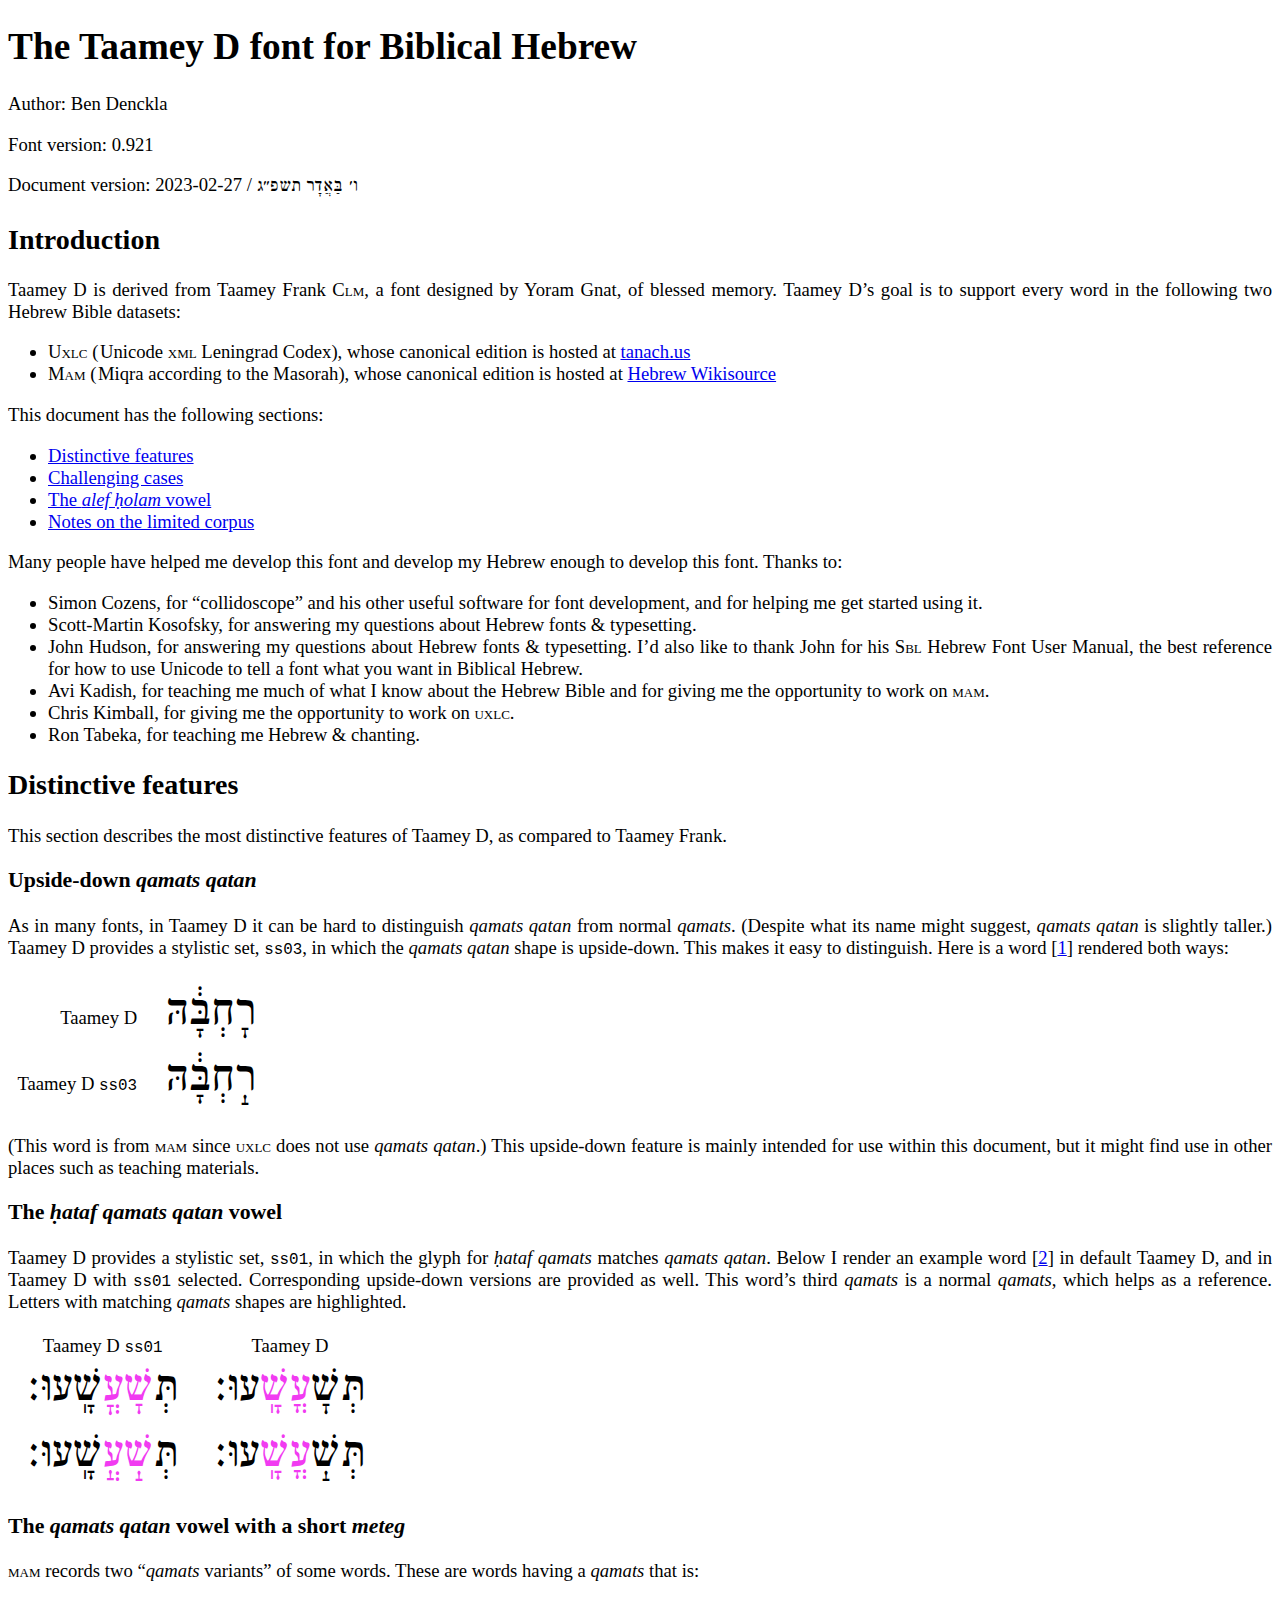
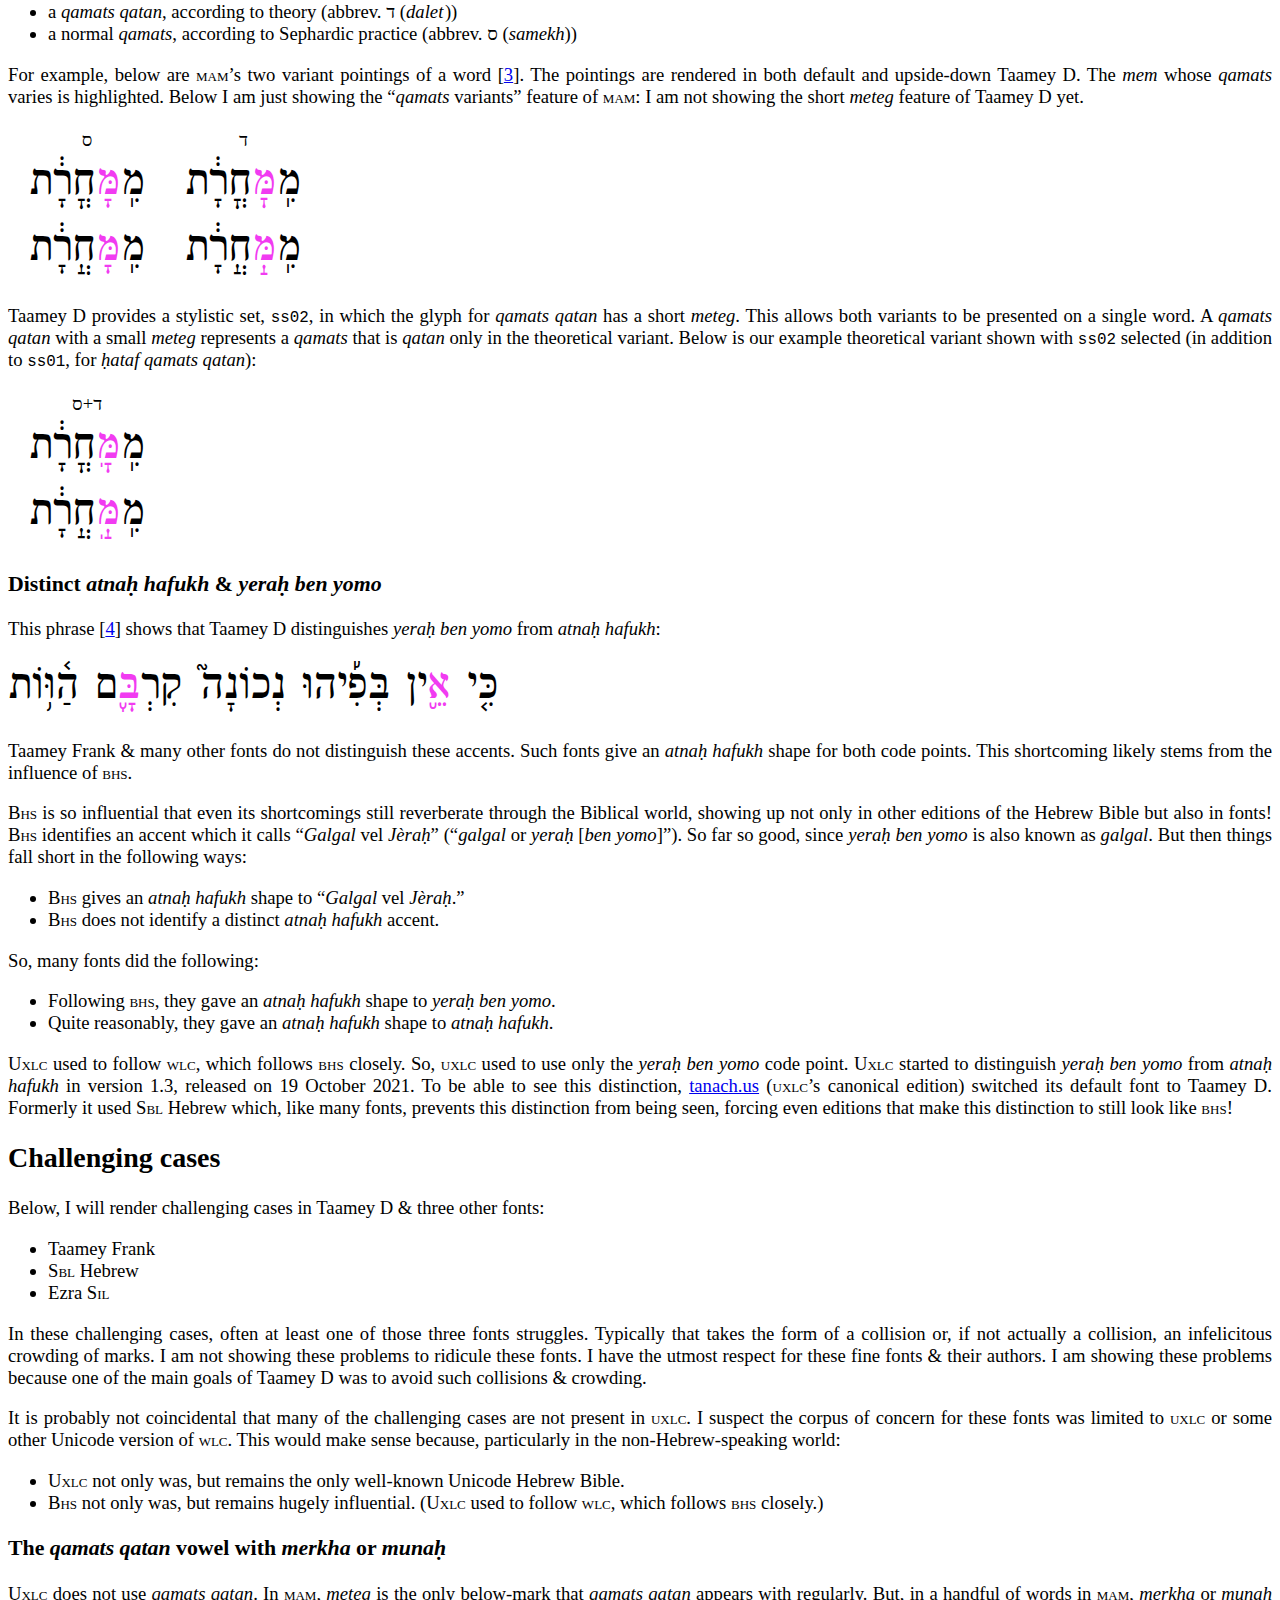
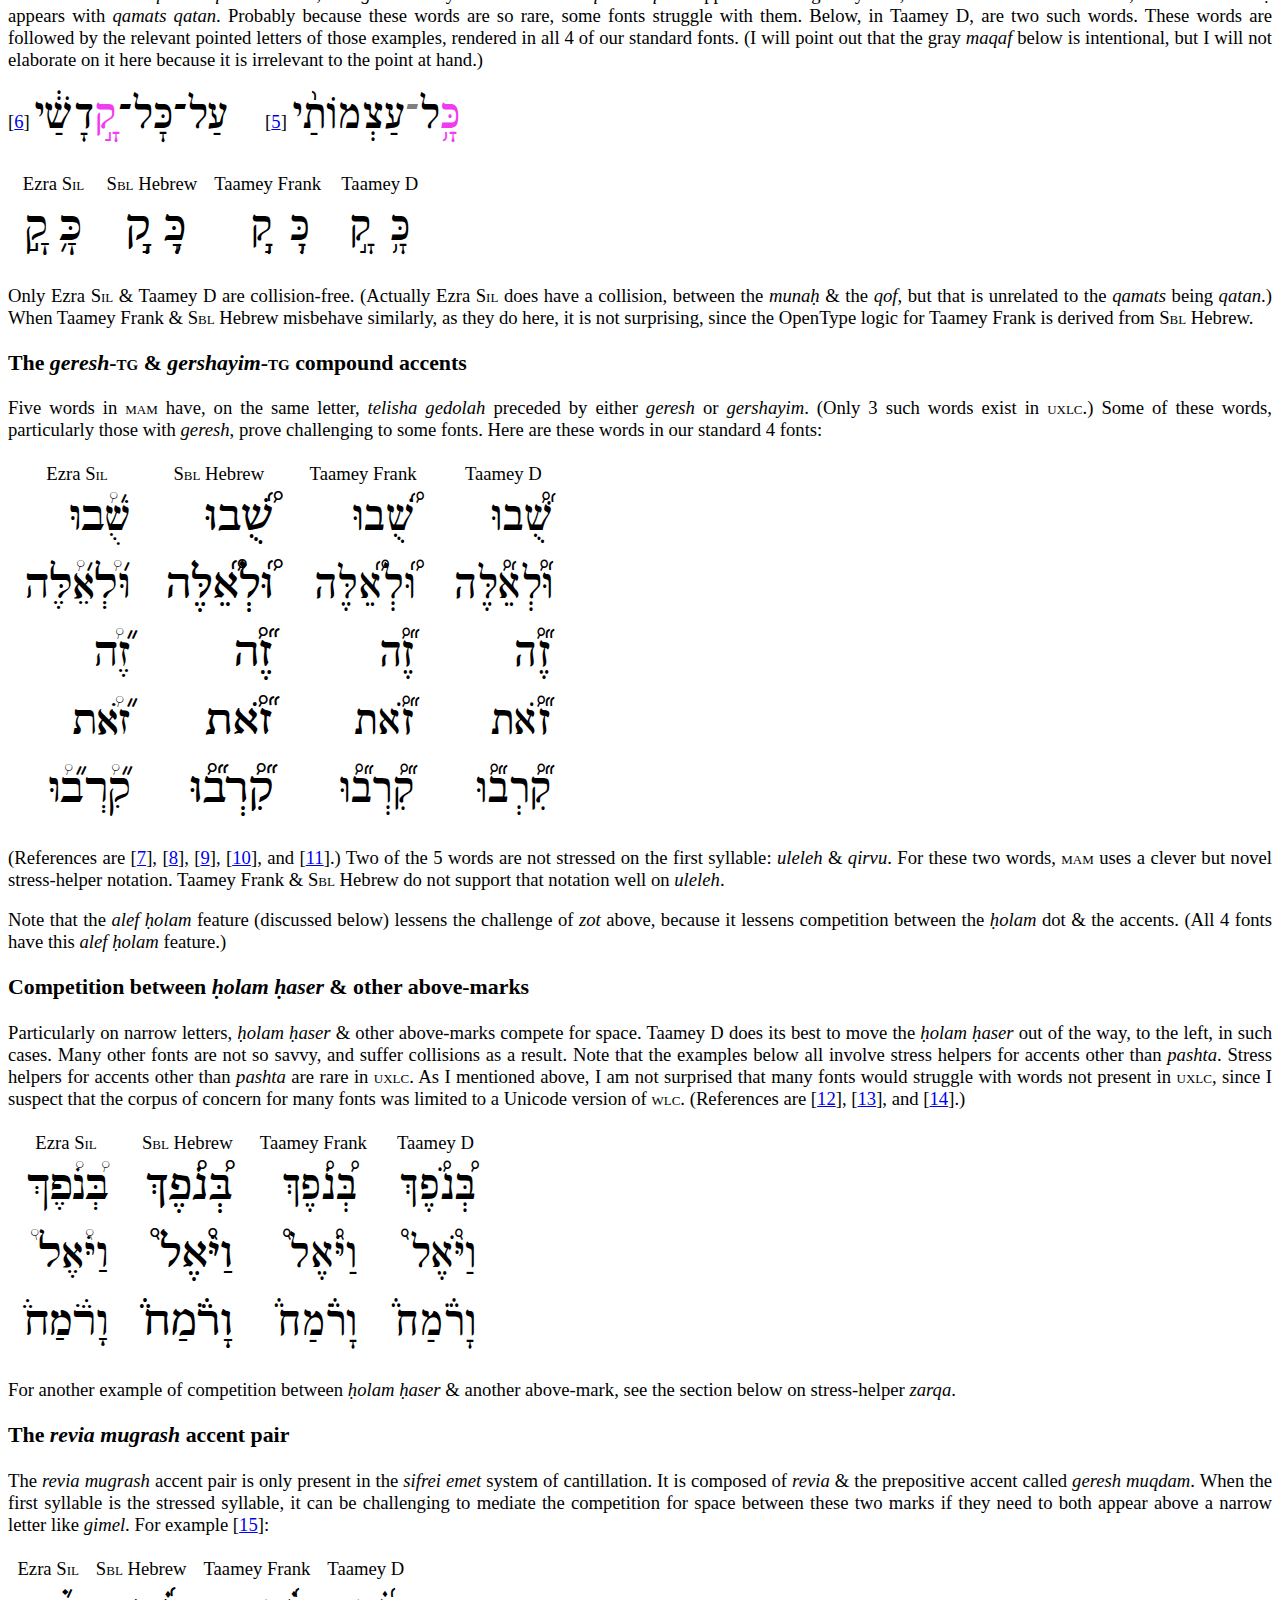
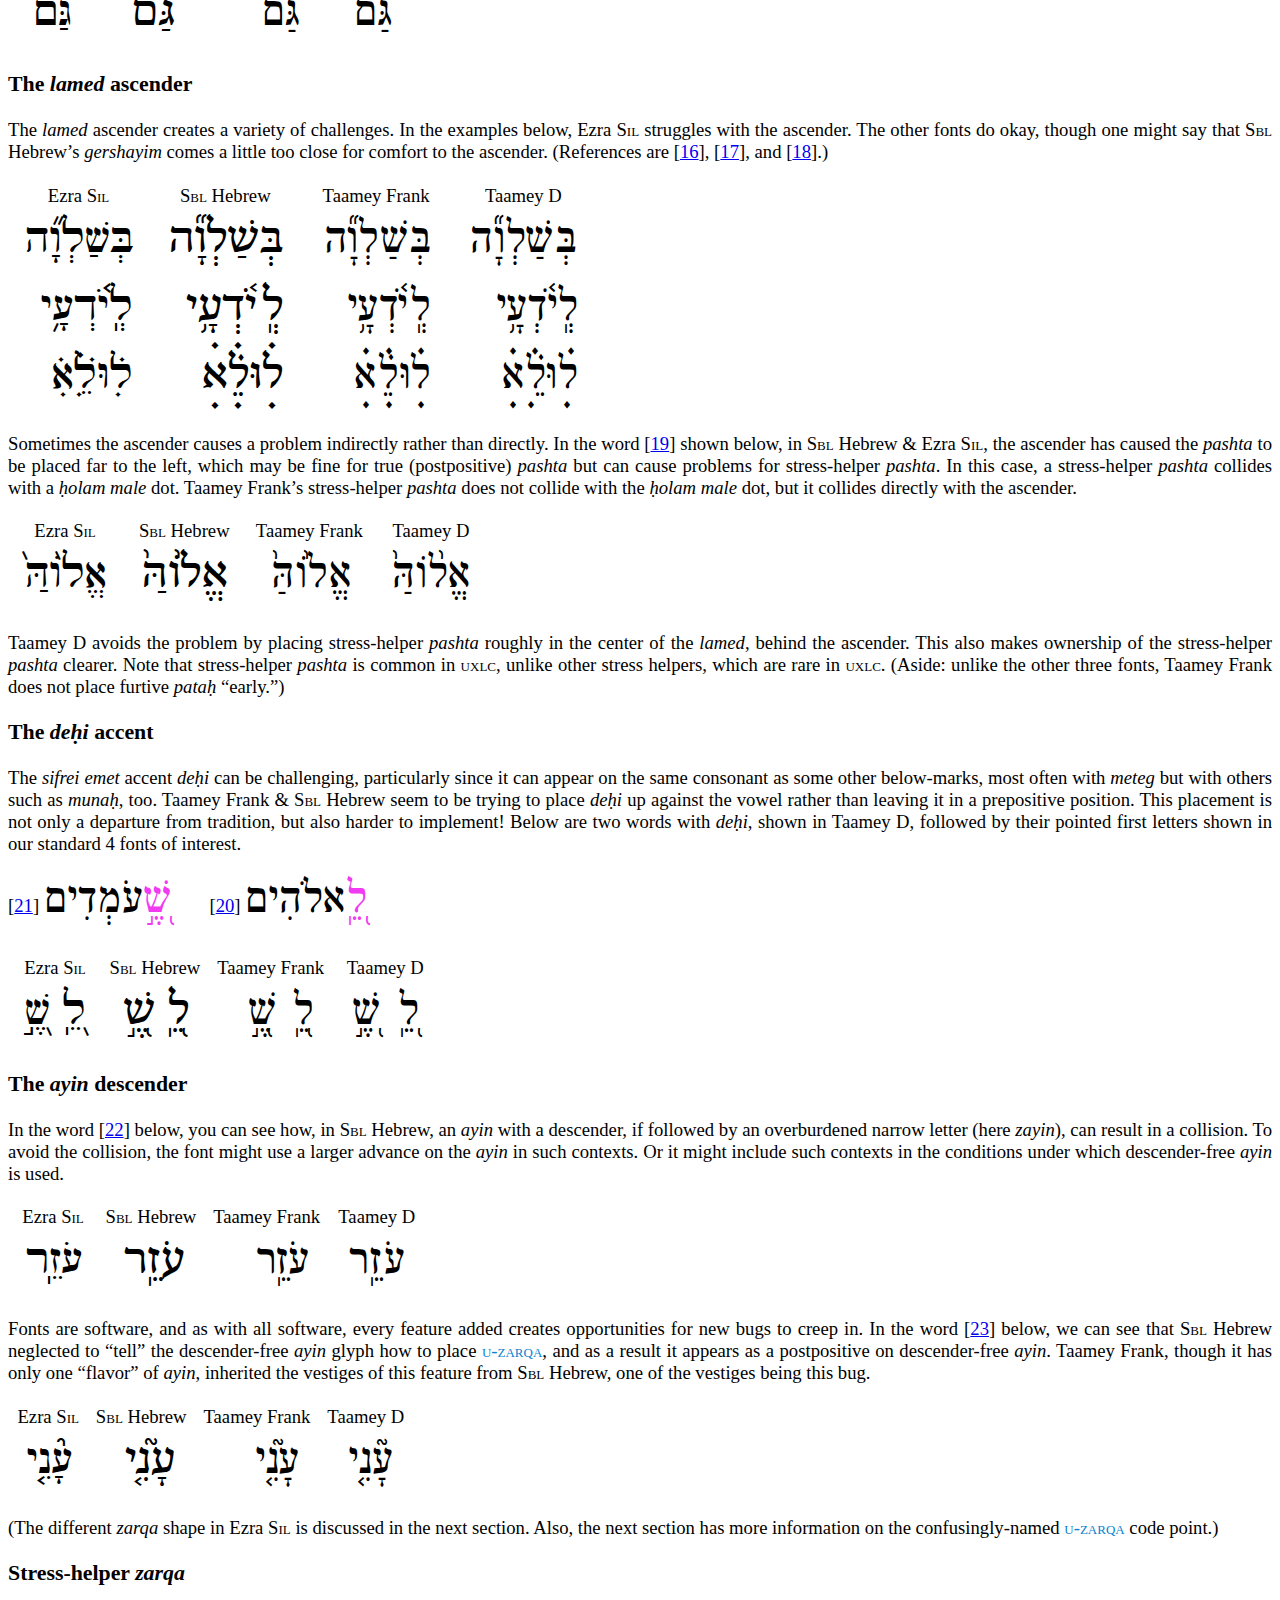
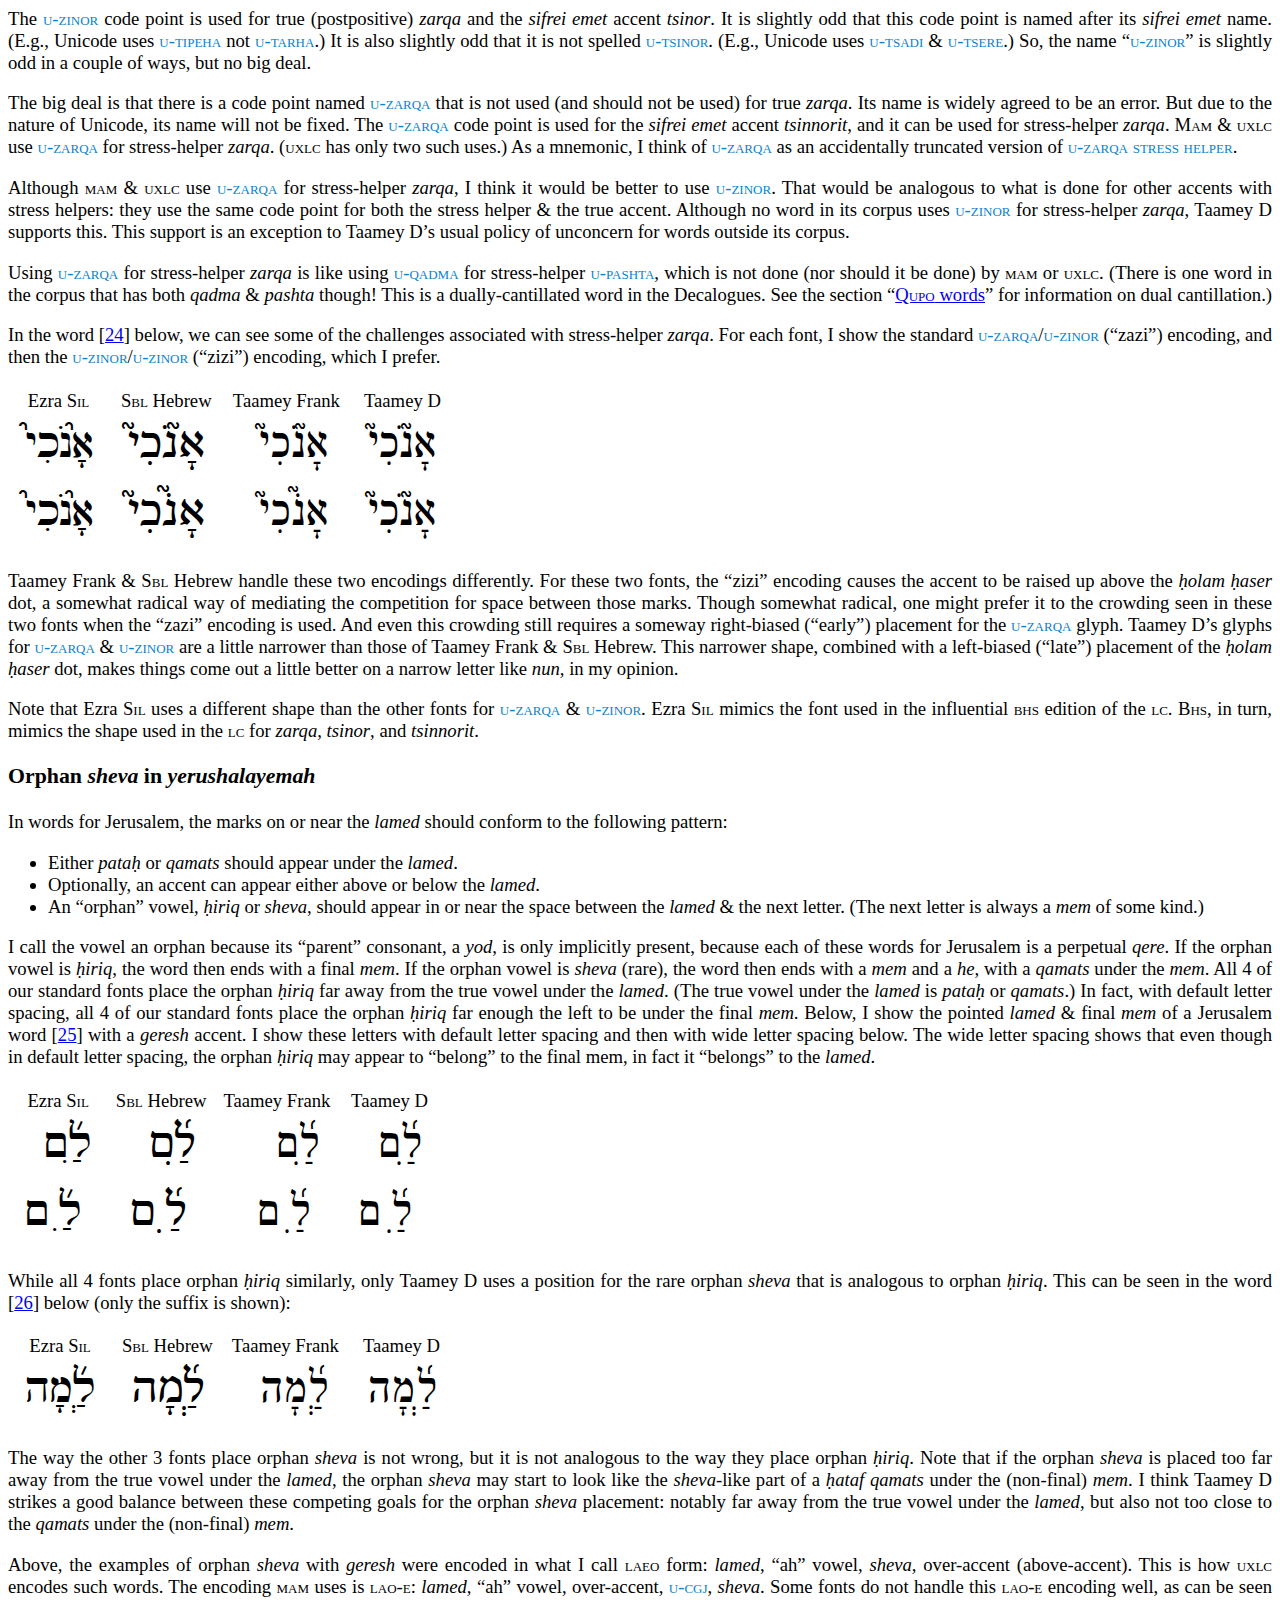
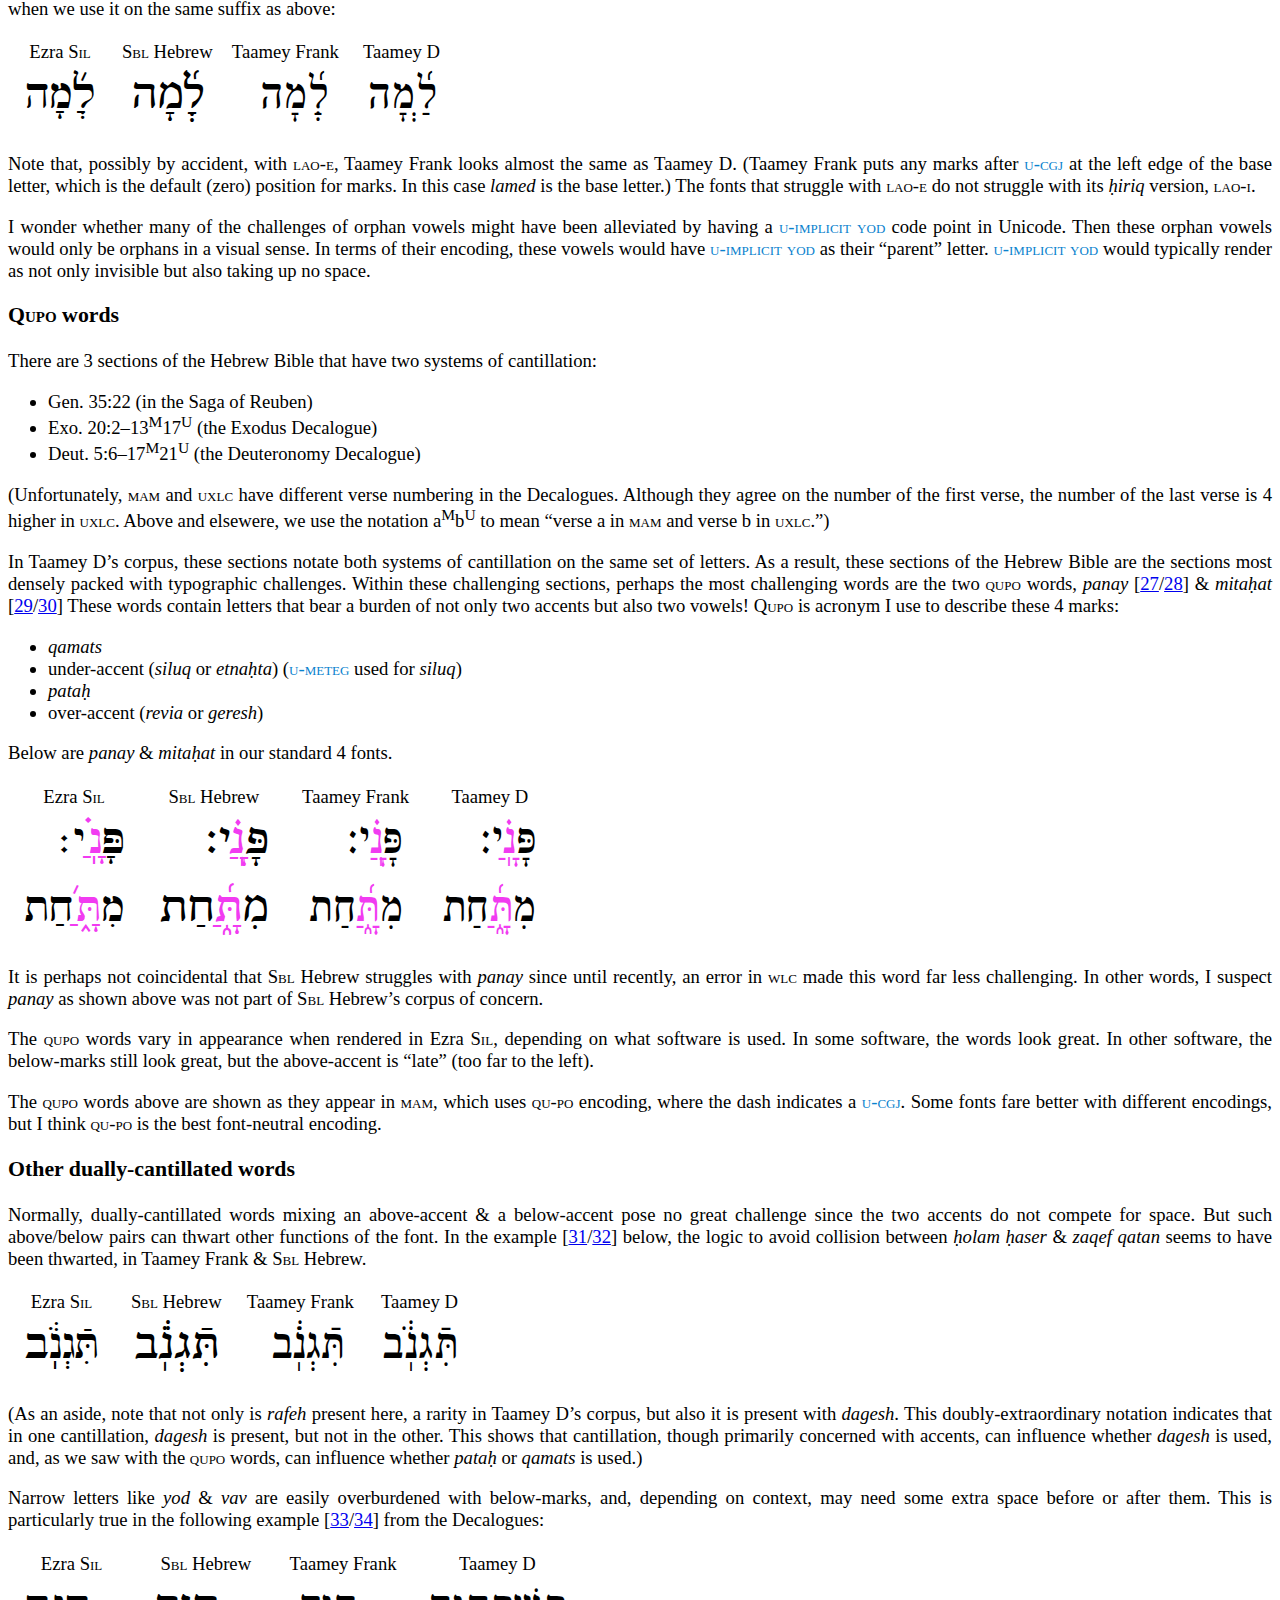
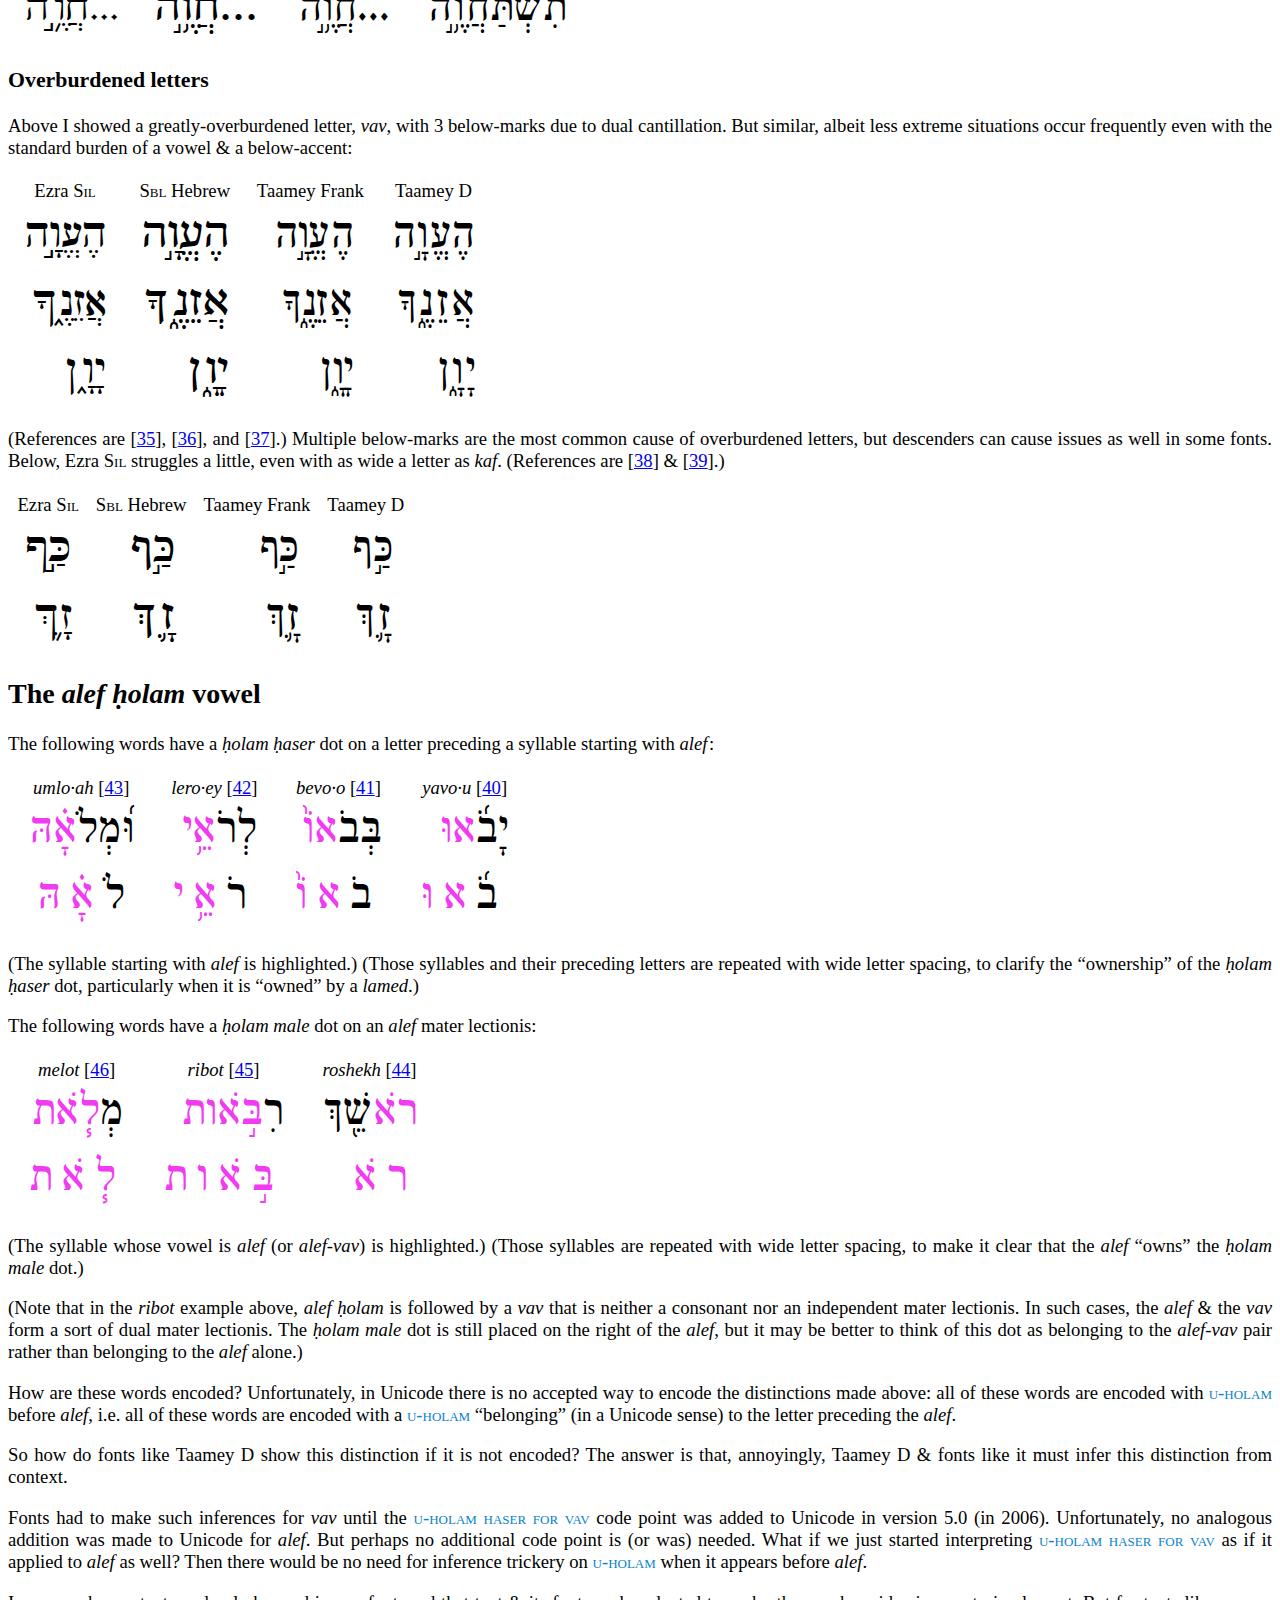
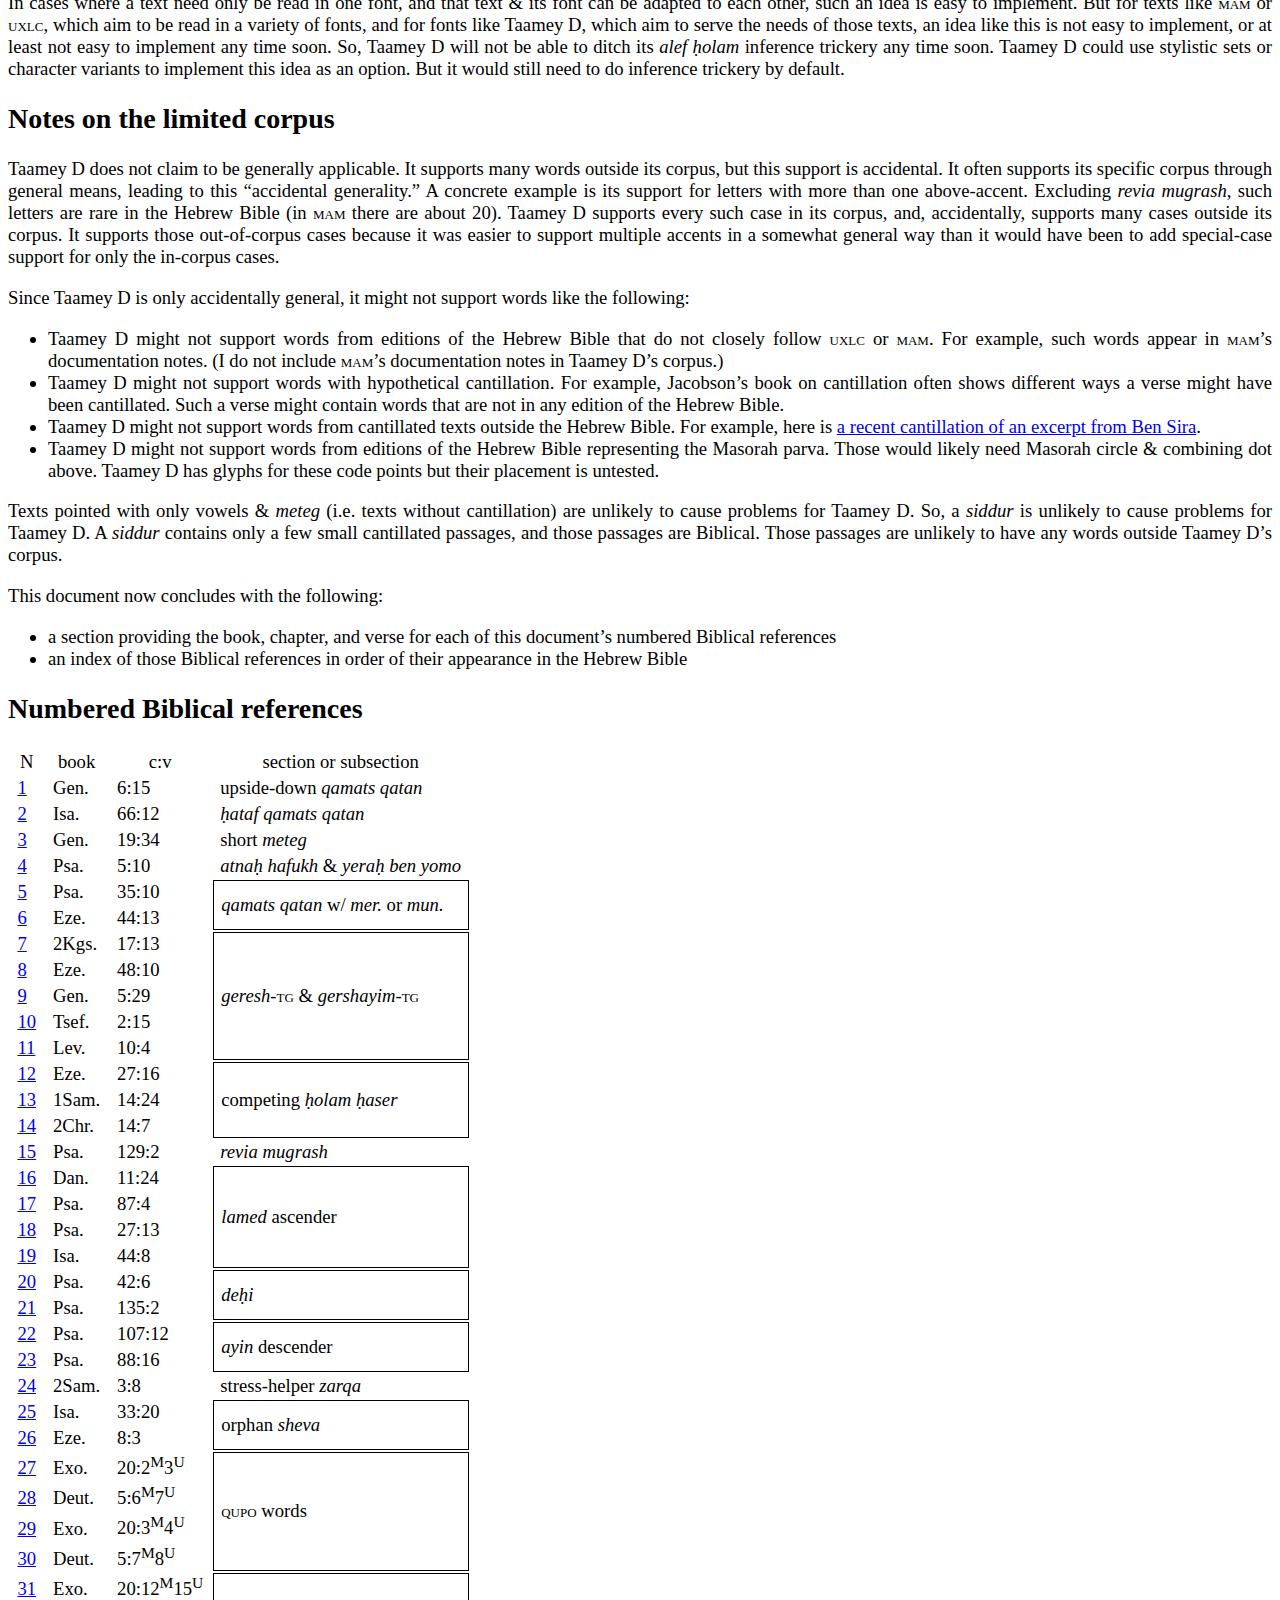
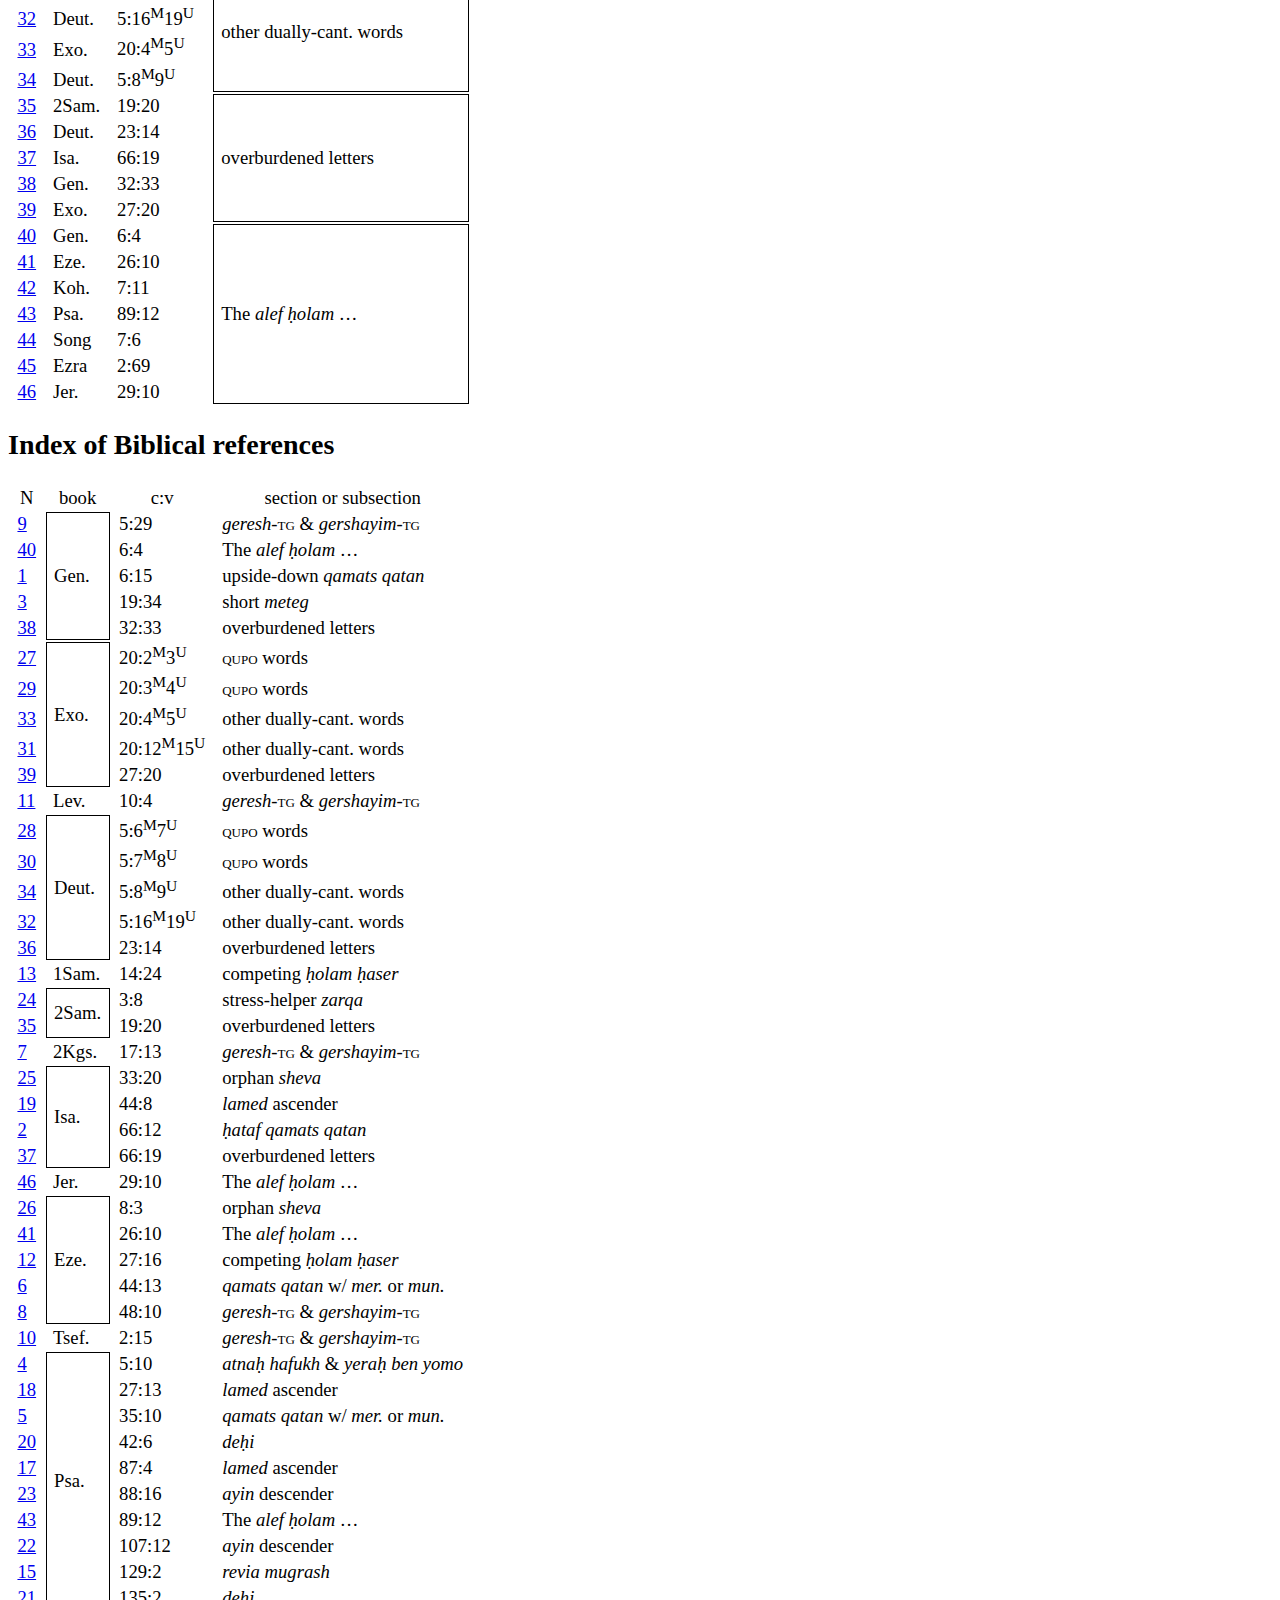
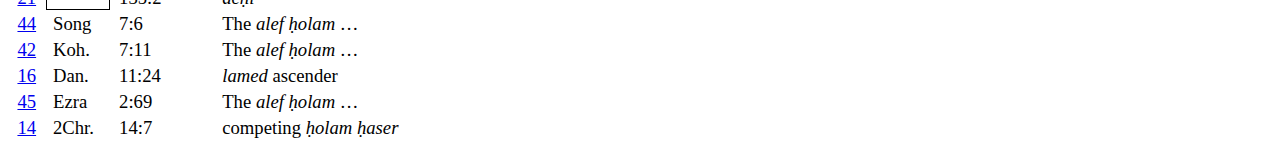
==== docs/index.html @ d8fbcf3e "rename to index.html" ====
<!-- Sample tidy command: tidy.exe -errors doc/Taamey_D.html -->
<!-- E.g.: "C:/Program Files/tidy 5.8.0/bin/tidy.exe" -errors doc/Taamey_D.html -->
<!-- Prefix the above command with & (ampersand) for PowerShell -->
<!-- quotes and apostrope (for copy/paste) “” ’s -->
<!doctype html>
<html lang="en">
<head>
    <meta charset="utf-8">
    <link rel="stylesheet" href="Taamey-doc-styles.css">
    <title>The Taamey D font for Biblical Hebrew</title>
</head>
<body>
<h1>The Taamey D font for Biblical Hebrew</h1>
<p>Author: Ben Denckla</p>
<p>Font version: 0.921</p>
<!-- Hebrew date below can be gotten from https://www.hebcal.com/converter -->
<p>Document version: 2023-02-27 / <span class="font-family-taamey-frank-clm-inline">ו׳ בַּאֲדָר תשפ״ג</span></p>

<h2>Introduction</h2>
<p>
    Taamey&nbsp;D is derived from Taamey Frank <span class="small-caps">Clm</span>,
    a font designed by Yoram Gnat, of blessed memory.
    Taamey&nbsp;D’s goal is to support every word
    in the following two Hebrew Bible datasets:</p>
        <ul>
            <li>
                <span class="small-caps">Uxlc</span>
                (<span class="hair-space-before">Unicode</span>
                <span class="small-caps">xml</span> Leningrad Codex), whose canonical edition is hosted at
                <a href="https://tanach.us">tanach.us</a></li>
            <li>
                <span class="small-caps">Mam</span>
                (<span class="hair-space-before">Miqra</span>
                according to the Masorah), whose canonical edition is hosted at
                <a href="https://he.wikisource.org/wiki/%D7%9E%D7%A9%D7%AA%D7%9E%D7%A9:Dovi/%D7%9E%D7%A7%D7%A8%D7%90_%D7%A2%D7%9C_%D7%A4%D7%99_%D7%94%D7%9E%D7%A1%D7%95%D7%A8%D7%94">Hebrew Wikisource</a></li>
        </ul>
<p>
This document has the following sections:
</p>
<ul>
<li><a href="#h2_distinctive_features">Distinctive features</a></li>
<li><a href="#h2_challenging_cases">Challenging cases</a></li>
<li><a href="#h2_alef_xolam">The <span class="romanized">alef ḥolam</span> vowel</a></li>
<li><a href="#h2_notes_on_the_limited_corpus">Notes on the limited corpus</a></li>
</ul>

<p>
    Many people have helped me develop this font and
    develop my Hebrew enough to develop this font.
    Thanks to:
</p>
<ul>
    <li>Simon Cozens,
        for “collidoscope” and his other useful software for font development,
        and for helping me get started using it.
    </li>
    <li>Scott-Martin Kosofsky,
        for answering my questions about Hebrew fonts &amp; typesetting.
    </li>
    <li>John Hudson,
        for answering my questions about Hebrew fonts &amp; typesetting.
        I’d also like to thank John
        for his <span class="small-caps">Sbl</span> Hebrew Font User Manual,
        the best reference for how to use Unicode
        to tell a font what you want in Biblical Hebrew.
    </li>
    <li>Avi Kadish,
        for teaching me much of what I know about the Hebrew Bible and
        for giving me the opportunity to work on <span class="small-caps">mam</span>.
    </li>
    <li>Chris Kimball,
        for giving me the opportunity to work on <span class="small-caps">uxlc</span>.
    </li>
    <li>Ron Tabeka,
        for teaching me Hebrew &amp; chanting.
    </li>
</ul>
<h2 id="h2_distinctive_features">Distinctive features</h2><p>
This section describes the most distinctive features of
        Taamey&nbsp;D, as compared to Taamey Frank.
</p>
<h3>Upside-down <span class="romanized">qamats qatan</span></h3><p>

    As in many fonts, in Taamey&nbsp;D
    it can be hard to distinguish <span class="romanized">qamats qatan</span> from normal <span class="romanized">qamats</span>.
    (Despite what its name might suggest, <span class="romanized">qamats qatan</span> is slightly taller.)
    Taamey&nbsp;D provides a stylistic set, <code>ss03</code>, in which the
    <span class="romanized">qamats qatan</span> shape is upside-down.
    This makes it easy to distinguish.
    Here is a word [<a href="#ref_1" id="callout_1" title="Gen. 6:15">1</a>]
    rendered both ways:

</p>
<table dir="rtl">
    <tr>
    <th></th>
    <th></th>
    </tr>
    <tr>
    <td class="font-family-taamey-d">רׇחְבָּ֔הּ</td>
    <td class="">Taamey&nbsp;D</td>
    </tr>
    <tr>
    <td class="font-family-taamey-d qamats_qatan_hafukh">רׇחְבָּ֔הּ</td>
    <td class="">Taamey&nbsp;D <code>ss03</code></td>
    </tr>
</table><p>

(This word is from <span class="small-caps">mam</span> since <span class="small-caps">uxlc</span> does not use <span class="romanized">qamats qatan</span>.)
This upside-down feature is mainly intended for use within
this document, but it might find use in other places such as teaching
materials.

</p>
<h3>The <span class="romanized">ḥataf qamats qatan</span> vowel</h3><p>
    Taamey&nbsp;D provides a stylistic set, <code>ss01</code>, in which the
    glyph for <span class="romanized">ḥataf qamats</span> matches <span class="romanized">qamats qatan</span>.
    Below I render an example word [<a href="#ref_2" id="callout_2" title="Isa. 66:12">2</a>]
    in default Taamey&nbsp;D, and
    in Taamey&nbsp;D with <code>ss01</code> selected.
    Corresponding upside-down versions are provided as well.
    This word’s third <span class="romanized">qamats</span> is a normal <span class="romanized">qamats</span>,
    which helps as a reference.
    Letters with matching <span class="romanized">qamats</span> shapes are highlighted.
</p>
<table dir="rtl">
    <tr>
    <th>Taamey&nbsp;D</th>
    <th>Taamey&nbsp;D <code>ss01</code></th>
    </tr>
    <tr class="font-family-taamey-d">
    <td class="">תְּשׇׁ<span class="attention">עֳשָֽׁ</span>עוּ׃</td>
    <td class=" xataf_qamats_qatan">תְּ<span class="attention">שׇׁעֳ</span>שָֽׁעוּ׃</td>
    </tr>
    <tr class="font-family-taamey-d">
    <td class=" qamats_qatan_hafukh">תְּשׇׁ<span class="attention">עֳשָֽׁ</span>עוּ׃</td>
    <td class=" xataf_qamats_qatan_hafukh">תְּ<span class="attention">שׇׁעֳ</span>שָֽׁעוּ׃</td>
    </tr>
</table>
<h3>The <span class="romanized">qamats qatan</span> vowel with a short <span class="romanized">meteg</span></h3>
<p><span class="small-caps">mam</span> records two “<span class="romanized">qamats</span> variants” of some words.
    <!-- italic-opening-double-quotation-mark “<span class="romanized">qamats</span> ...” -->
    These are words having a <span class="romanized">qamats</span> that is:
    <ul>
        <li>a <span class="romanized">qamats qatan</span>, according to theory
        (abbrev. ד (<span class="hair-space-after"><span class="romanized">dalet</span></span>))</li>
        <!-- italic-in-parens (<span class="romanized">dalet</span>) -->
        <li>a normal <span class="romanized">qamats</span>, according to Sephardic practice
        (abbrev. ס (<span class="romanized">samekh</span>))</li>
        <!-- italic-in-parens (<span class="romanized">samekh</span>) -->
    </ul>
    <p>
    For example, below are <span class="small-caps">mam</span>’s two variant pointings of a word [<a href="#ref_3" id="callout_3" title="Gen. 19:34">3</a>].
    The pointings are rendered in both default and upside-down Taamey&nbsp;D.
    The <span class="romanized">mem</span> whose <span class="romanized">qamats</span> varies is highlighted.
    Below I am just showing the “<span class="romanized">qamats</span> variants” feature of <span class="small-caps">mam</span>:
    <!-- italic-opening-double-quotation-mark “<span class="romanized">qamats</span> ...” -->
    I am not showing the short <span class="romanized">meteg</span> feature of Taamey&nbsp;D yet.
</p>
<table dir="rtl">
    <tr>
    <th>ד</th>
    <th>ס</th>
    </tr>
    <tr class="font-family-taamey-d">
    <td class="xataf_qamats_qatan">מִֽ<span class="attention">מׇּ</span>חֳרָ֔ת</td>
    <td class="xataf_qamats_qatan">מִֽ<span class="attention">מָּ</span>חֳרָ֔ת</td>
    </tr>
    <tr class="font-family-taamey-d">
    <td class="xataf_qamats_qatan_hafukh">מִֽ<span class="attention">מׇּ</span>חֳרָ֔ת</td>
    <td class=" xataf_qamats_qatan_hafukh">מִֽ<span class="attention">מָּ</span>חֳרָ֔ת</td>
    </tr>
</table>
<p>
    Taamey&nbsp;D provides a stylistic set, <code>ss02</code>, in which the
    glyph for <span class="romanized">qamats qatan</span> has a short <span class="romanized">meteg</span>.
    This allows both variants to be presented on a single word.
    A <span class="romanized">qamats qatan</span> with a small <span class="romanized">meteg</span>
    represents a <span class="romanized">qamats</span> that is <span class="romanized">qatan</span> only in the theoretical variant.
    Below is our example theoretical variant shown
    with <code>ss02</code> selected
    (in addition to <code>ss01</code>, for <span class="romanized">ḥataf qamats qatan</span>):
</p>
<table dir="rtl">
    <tr>
    <th>ד+ס</th>
    </tr>
    <tr class="font-family-taamey-d">
    <td class="qamats_qatan_meteg_qatan">מִֽ<span class="attention">מׇּ</span>חֳרָ֔ת</td>
    </tr>
    <tr class="font-family-taamey-d">
    <td class="qamats_qatan_meteg_qatan_hafukh">מִֽ<span class="attention">מׇּ</span>חֳרָ֔ת</td>
    </tr>
</table><h3>Distinct <span class="romanized">atnaḥ hafukh</span> &amp; <span class="romanized">yeraḥ ben yomo</span></h3><p>
This phrase [<a href="#ref_4" id="callout_4" title="Psa. 5:10">4</a>] shows that Taamey&nbsp;D distinguishes <span class="romanized">yeraḥ ben yomo</span> from <span class="romanized">atnaḥ hafukh</span>:
</p>
<p>
    <span class="font-family-taamey-d">
        כִּ֤י
        <span class="attention">אֵ֪</span>ין
        בְּפִ֡יהוּ
        נְכוֹנָה֮
        קִרְ<span class="attention">בָּ֢</span>ם
        הַ֫וּ֥וֹת
    </span>
</p>
<p>Taamey Frank &amp; many other fonts do not distinguish these accents.
    Such fonts give an <span class="romanized">atnaḥ hafukh</span> shape for both code points.
    This shortcoming likely stems from the influence of <span class="small-caps">bhs</span>.
</p><p>
<span class="small-caps">Bhs</span> is so influential that even its shortcomings
still reverberate through the Biblical world, showing up not only
in other editions of the Hebrew Bible but also in fonts!
<span class="small-caps">Bhs</span> identifies an accent which it calls
“<span class="romanized">Galgal</span> vel <span class="romanized">Jèraḥ</span>” (“<span class="romanized">galgal</span> or <span class="romanized">yeraḥ</span> [<span class="romanized">ben yomo</span>]”).
<!-- italic-in-double-quotation-marks “<span class="romanized">Galgal</span> vel <span class="romanized">Jèraḥ</span>” -->
<!-- italic-opening-double-quotation-mark “<span class="romanized">galgal</span> ...” -->
<!-- italic-in-square-brackets [<span class="romanized">ben yomo</span>] -->
So far so good, since <span class="romanized">yeraḥ ben yomo</span> is also known as <span class="romanized">galgal</span>.
But then things fall short in the following ways:
</p>
<ul>
<li><span class="small-caps">Bhs</span> gives an <span class="romanized">atnaḥ hafukh</span> shape to “<span class="romanized">Galgal</span> vel <span class="romanized">Jèraḥ</span>.”</li>
<li><span class="small-caps">Bhs</span> does not identify a distinct <span class="romanized">atnaḥ hafukh</span> accent.</li>
</ul>
<p>
So, many fonts did the following:
</p>
<ul>
<li>Following <span class="small-caps">bhs</span>, they gave an <span class="romanized">atnaḥ hafukh</span> shape to <span class="romanized">yeraḥ ben yomo</span>.</li>
<li>Quite reasonably, they gave an <span class="romanized">atnaḥ hafukh</span> shape to <span class="romanized">atnaḥ hafukh</span>.</li>
</ul>
<p>
<span class="small-caps">Uxlc</span> used to follow <span class="small-caps">wlc</span>, which follows <span class="small-caps">bhs</span> closely.
    So, <span class="small-caps">uxlc</span> used to use only the <span class="romanized">yeraḥ ben yomo</span> code point.
    <span class="small-caps">Uxlc</span> started to distinguish <span class="romanized">yeraḥ ben yomo</span> from <span class="romanized">atnaḥ hafukh</span>
    in version 1.3, released on 19 October 2021.
    To be able to see this distinction, <a href="https://tanach.us">tanach.us</a> (<span class="small-caps">uxlc</span>’s canonical edition) switched its default font
    to Taamey&nbsp;D.
    Formerly it used <span class="small-caps">Sbl</span> Hebrew which, like many fonts, prevents
    this distinction from being seen,
    forcing even editions that make this distinction to still
    look like <span class="small-caps">bhs</span>!
</p>
<h2 id="h2_challenging_cases">Challenging cases</h2><p>
Below, I will render challenging cases in Taamey&nbsp;D &amp; three other fonts:
</p>
<ul>
<li>Taamey Frank</li>
<li><span class="small-caps">Sbl</span> Hebrew</li>
<li>Ezra <span class="small-caps">Sil</span></li>
</ul>
<p>
In these challenging cases, often at least one of those three fonts struggles.
        Typically that takes the form of a collision or, if not actually a collision,
        an infelicitous crowding of marks.
        I am not showing these problems to ridicule these fonts.
        I have the utmost respect for these fine fonts &amp; their authors.
        I am showing these problems because one of the main goals of Taamey&nbsp;D
        was to avoid such collisions &amp; crowding.
</p>
<p>
It is probably not coincidental that
        many of the challenging cases are not present in <span class="small-caps">uxlc</span>.
        I suspect the corpus of concern for these fonts was limited to <span class="small-caps">uxlc</span> or
        some other Unicode version of <span class="small-caps">wlc</span>.
        This would make sense because, particularly in the non-Hebrew-speaking world:
</p>
<ul>
<li><span class="small-caps">Uxlc</span> not only was, but remains the only well-known Unicode Hebrew Bible.</li>
<li><span class="small-caps">Bhs</span> not only was, but remains hugely influential.
            (<span class="small-caps">Uxlc</span> used to follow <span class="small-caps">wlc</span>, which follows <span class="small-caps">bhs</span> closely.)</li>
</ul>

<h3>The <span class="romanized">qamats qatan</span> vowel with <span class="romanized">merkha</span> or <span class="romanized">munaḥ</span></h3>
<p><span class="small-caps">Uxlc</span> does not use <span class="romanized">qamats qatan</span>.
    In <span class="small-caps">mam</span>, <span class="romanized">meteg</span> is the only below-mark that <span class="romanized">qamats qatan</span> appears with regularly.
    But, in a handful of words in <span class="small-caps">mam</span>, <span class="romanized">merkha</span> or <span class="romanized">munaḥ</span> appears with <span class="romanized">qamats qatan</span>.
    Probably because these words are so rare, some fonts struggle with them.
    Below, in Taamey&nbsp;D, are two such words.
    These words are followed by the relevant pointed letters of those examples,
    rendered in all 4 of our standard fonts.
    (I will point out that the gray <span class="romanized">maqaf</span> below is intentional, but I will
    not elaborate on it here because it is irrelevant to the point at hand.)
</p>
<p class="wide-word-spacing">
<span class="normal-word-spacing"><span class="font-family-taamey-d"><span class="attention">כׇּ֥</span>ל<span class="mam-implicit-maqaf">־</span>עַצְמוֹתַ֨י</span> [<a href="#ref_5" id="callout_5" title="Psa. 35:10">5</a>]</span> <span class="normal-word-spacing"><span class="font-family-taamey-d">עַל־כׇּל־<span class="attention">קׇ֣</span>דָשַׁ֔י</span> [<a href="#ref_6" id="callout_6" title="Eze. 44:13">6</a>]</span>
</p>

<table dir="rtl">
    <tr>
    <th>Taamey D</th>
    <th>Taamey Frank</th>
    <th><span class="small-caps">Sbl</span> Hebrew</th>
    <th>Ezra <span class="small-caps">Sil</span></th>
    </tr>
    <tr>
    <td class="font-family-taamey-d">כׇּ֥ קׇ֣</td>
    <td class="font-family-taamey-frank-clm">כׇּ֥ קׇ֣</td>
    <td class="font-family-sbl-hebrew">כׇּ֥ קׇ֣</td>
    <td class="font-family-ezra-sil">כׇּ֥ קׇ֣</td>
    </tr>
</table>
<p>
    Only Ezra <span class="small-caps">Sil</span> &amp; Taamey&nbsp;D are collision-free.
    (Actually Ezra <span class="small-caps">Sil</span> does have a collision, between the <span class="romanized">munaḥ</span> &amp; the <span class="romanized">qof</span>,
    but that is unrelated to the <span class="romanized">qamats</span> being <span class="romanized">qatan</span>.)
    When Taamey Frank &amp; <span class="small-caps">Sbl</span> Hebrew misbehave similarly,
    as they do here,
    it is not surprising, since the OpenType logic for Taamey Frank
    is derived from <span class="small-caps">Sbl</span> Hebrew.
</p>
<h3>The <span class="romanized">geresh</span>-<span class="small-caps">tg</span> &amp; <span class="romanized">gershayim</span>-<span class="small-caps">tg</span> compound accents</h3>
<!-- italic-dash <span class="romanized">geresh</span>- -->
<!-- italic-dash gershayim- -->
<p>Five words in <span class="small-caps">mam</span> have, on the same letter,
<span class="romanized">telisha gedolah</span> preceded by either <span class="romanized">geresh</span> or <span class="romanized">gershayim</span>.
    (Only 3 such words exist in <span class="small-caps">uxlc</span>.)
    Some of these words, particularly those with <span class="romanized">geresh</span>, prove challenging to
    some fonts.
    Here are these words in our standard 4 fonts:
</p>
<table dir="rtl">
    <tr>
    <th>Taamey D</th>
    <th>Taamey Frank</th>
    <th><span class="small-caps">Sbl</span> Hebrew</th>
    <th>Ezra <span class="small-caps">Sil</span></th>
    </tr>
    <tr>
    <td class="font-family-taamey-d">שֻׁ֜֠בוּ</td>
    <td class="font-family-taamey-frank-clm">שֻׁ֜֠בוּ</td>
    <td class="font-family-sbl-hebrew">שֻׁ֜֠בוּ</td>
    <td class="font-family-ezra-sil">שֻׁ֜֠בוּ</td>
    </tr>
    <tr>
    <td class="font-family-taamey-d">וּ֜֠לְאֵ֜֠לֶּה</td>
    <td class="font-family-taamey-frank-clm">וּ֜֠לְאֵ֜֠לֶּה</td>
    <td class="font-family-sbl-hebrew">וּ֜֠לְאֵ֜֠לֶּה</td>
    <td class="font-family-ezra-sil">וּ֜֠לְאֵ֜֠לֶּה</td>
    </tr>
    <tr>
    <td class="font-family-taamey-d">זֶ֞֠ה</td>
    <td class="font-family-taamey-frank-clm">זֶ֞֠ה</td>
    <td class="font-family-sbl-hebrew">זֶ֞֠ה</td>
    <td class="font-family-ezra-sil">זֶ֞֠ה</td>
    </tr>
    <tr>
    <td class="font-family-taamey-d">זֹ֞֠את</td>
    <td class="font-family-taamey-frank-clm">זֹ֞֠את</td>
    <td class="font-family-sbl-hebrew">זֹ֞֠את</td>
    <td class="font-family-ezra-sil">זֹ֞֠את</td>
    </tr>
    <tr>
    <td class="font-family-taamey-d">קִ֞֠רְב֞֠וּ</td>
    <td class="font-family-taamey-frank-clm">קִ֞֠רְב֞֠וּ</td>
    <td class="font-family-sbl-hebrew">קִ֞֠רְב֞֠וּ</td>
    <td class="font-family-ezra-sil">קִ֞֠רְב֞֠וּ</td>
    </tr>
</table>
<p>(References are [<a href="#ref_7" id="callout_7" title="2Kgs. 17:13">7</a>], [<a href="#ref_8" id="callout_8" title="Eze. 48:10">8</a>], [<a href="#ref_9" id="callout_9" title="Gen. 5:29">9</a>], [<a href="#ref_10" id="callout_10" title="Tsef. 2:15">10</a>], and [<a href="#ref_11" id="callout_11" title="Lev. 10:4">11</a>].)
    Two of the 5 words are not stressed on the first syllable:
    <span class="romanized">uleleh</span> &amp; <span class="romanized">qirvu</span>.
    For these two words, <span class="small-caps">mam</span> uses a clever but novel stress-helper
    notation.
    Taamey Frank &amp; <span class="small-caps">Sbl</span> Hebrew do not support that notation well
    on <span class="romanized">uleleh</span>.
</p>
<p>Note that the <span class="romanized">alef ḥolam</span> feature
    (discussed below) lessens the challenge of <span class="romanized">zot</span> above, because
    it lessens competition between the <span class="romanized">ḥolam</span> dot &amp; the accents.
    (All 4 fonts have this <span class="romanized">alef ḥolam</span> feature.)
</p>
<h3>Competition between <span class="romanized">ḥolam ḥaser</span> &amp; other above-marks</h3>
<p>Particularly on narrow letters, <span class="romanized">ḥolam ḥaser</span> &amp; other above-marks compete for space.
    Taamey&nbsp;D does its best to move the <span class="romanized">ḥolam ḥaser</span> out of the way, to the left, in such cases.
    Many other fonts are not so savvy, and suffer collisions as a result.
    Note that the examples below all involve stress helpers for accents other than <span class="romanized">pashta</span>.
    Stress helpers for accents other than <span class="romanized">pashta</span> are rare in <span class="small-caps">uxlc</span>.
    As I mentioned above,
    I am not surprised that many fonts would struggle with words not present in <span class="small-caps">uxlc</span>,
    since I suspect that the corpus of concern for many fonts
    was limited to a Unicode version of <span class="small-caps">wlc</span>.
    (References are [<a href="#ref_12" id="callout_12" title="Eze. 27:16">12</a>], [<a href="#ref_13" id="callout_13" title="1Sam. 14:24">13</a>], and [<a href="#ref_14" id="callout_14" title="2Chr. 14:7">14</a>].)
</p>
<table dir="rtl">
    <tr>
    <th>Taamey D</th>
    <th>Taamey Frank</th>
    <th><span class="small-caps">Sbl</span> Hebrew</th>
    <th>Ezra <span class="small-caps">Sil</span></th>
    </tr>
    <tr>
    <td class="font-family-taamey-d">בְּ֠נֹ֠פֶךְ</td>
    <td class="font-family-taamey-frank-clm">בְּ֠נֹ֠פֶךְ</td>
    <td class="font-family-sbl-hebrew">בְּ֠נֹ֠פֶךְ</td>
    <td class="font-family-ezra-sil">בְּ֠נֹ֠פֶךְ</td>
    </tr>
    <tr>
    <td class="font-family-taamey-d">וַיֹּ֩אֶל֩</td>
    <td class="font-family-taamey-frank-clm">וַיֹּ֩אֶל֩</td>
    <td class="font-family-sbl-hebrew">וַיֹּ֩אֶל֩</td>
    <td class="font-family-ezra-sil">וַיֹּ֩אֶל֩</td>
    </tr>
    <tr>
    <td class="font-family-taamey-d">וָרֹ֒מַח֒</td>
    <td class="font-family-taamey-frank-clm">וָרֹ֒מַח֒</td>
    <td class="font-family-sbl-hebrew">וָרֹ֒מַח֒</td>
    <td class="font-family-ezra-sil">וָרֹ֒מַח֒</td>
    </tr>
</table>
<p>For another example of competition between <span class="romanized">ḥolam ḥaser</span> &amp; another above-mark,
    see the section below on stress-helper <span class="romanized">zarqa</span>.</p>
<h3>The <span class="romanized">revia mugrash</span> accent pair</h3>
<p>The <span class="romanized">revia mugrash</span> accent pair is only present in the <span class="romanized">sifrei emet</span> system of cantillation.
    It is composed of <span class="romanized">revia</span> &amp; the prepositive accent called <span class="romanized">geresh muqdam</span>.
    When the first syllable is the stressed syllable, it can be challenging to
    mediate the competition for space between these two marks if they need to both
    appear above a narrow letter like <span class="romanized">gimel</span>.
    For example [<a href="#ref_15" id="callout_15" title="Psa. 129:2">15</a>]:</p>
<table dir="rtl">
    <tr>
    <th>Taamey D</th>
    <th>Taamey Frank</th>
    <th><span class="small-caps">Sbl</span> Hebrew</th>
    <th>Ezra <span class="small-caps">Sil</span></th>
    </tr>
    <tr>
    <td class="font-family-taamey-d">גַּ֝֗ם</td>
    <td class="font-family-taamey-frank-clm">גַּ֝֗ם</td>
    <td class="font-family-sbl-hebrew">גַּ֝֗ם</td>
    <td class="font-family-ezra-sil">גַּ֝֗ם</td>
    </tr>
</table>
<h3>The <span class="romanized">lamed</span> ascender</h3>
<p>The <span class="romanized">lamed</span> ascender creates a variety of challenges.
    In the examples below, Ezra <span class="small-caps">Sil</span> struggles with the ascender.
    The other fonts do okay, though one might say that <span class="small-caps">Sbl</span> Hebrew’s
    <span class="romanized">gershayim</span> comes a little too close for comfort to the ascender.
    (References are [<a href="#ref_16" id="callout_16" title="Dan. 11:24">16</a>], [<a href="#ref_17" id="callout_17" title="Psa. 87:4">17</a>], and [<a href="#ref_18" id="callout_18" title="Psa. 27:13">18</a>].)
</p>
<table dir="rtl">
    <tr>
    <th>Taamey D</th>
    <th>Taamey Frank</th>
    <th><span class="small-caps">Sbl</span> Hebrew</th>
    <th>Ezra <span class="small-caps">Sil</span></th>
    </tr>
    <tr>
    <td class="font-family-taamey-d">בְּשַׁלְוָ֞ה</td>
    <td class="font-family-taamey-frank-clm">בְּשַׁלְוָ֞ה</td>
    <td class="font-family-sbl-hebrew">בְּשַׁלְוָ֞ה</td>
    <td class="font-family-ezra-sil">בְּשַׁלְוָ֞ה</td>
    </tr>
    <tr>
    <td class="font-family-taamey-d">לְֽיֹ֫דְעָ֥י</td>
    <td class="font-family-taamey-frank-clm">לְֽיֹ֫דְעָ֥י</td>
    <td class="font-family-sbl-hebrew">לְֽיֹ֫דְעָ֥י</td>
    <td class="font-family-ezra-sil">לְֽיֹ֫דְעָ֥י</td>
    </tr>
    <tr>
    <td class="font-family-taamey-d">לׅׄוּלֵׅׄ֗אׅׄ</td>
    <td class="font-family-taamey-frank-clm">לׅׄוּלֵׅׄ֗אׅׄ</td>
    <td class="font-family-sbl-hebrew">לׅׄוּלֵׅׄ֗אׅׄ</td>
    <td class="font-family-ezra-sil">לׅׄוּלֵׅׄ֗אׅׄ</td>
    </tr>
</table>
<p>Sometimes the ascender causes a problem indirectly rather than directly.
    In the word [<a href="#ref_19" id="callout_19" title="Isa. 44:8">19</a>] shown below, in <span class="small-caps">Sbl</span> Hebrew &amp; Ezra <span class="small-caps">Sil</span>, the ascender has caused the <span class="romanized">pashta</span>
    to be placed far to the left, which may be fine for true (postpositive) <span class="romanized">pashta</span>
    but can cause problems for stress-helper <span class="romanized">pashta</span>.
    In this case, a stress-helper <span class="romanized">pashta</span> collides with a <span class="romanized">ḥolam male</span> dot.
    Taamey Frank’s stress-helper <span class="romanized">pashta</span> does not collide with the <span class="romanized">ḥolam male</span> dot,
    but it collides directly with the ascender.
</p>
<table dir="rtl">
    <tr>
    <th>Taamey D</th>
    <th>Taamey Frank</th>
    <th><span class="small-caps">Sbl</span> Hebrew</th>
    <th>Ezra <span class="small-caps">Sil</span></th>
    </tr>
    <tr>
    <td class="font-family-taamey-d">אֱל֙וֹהַּ֙</td>
    <td class="font-family-taamey-frank-clm">אֱל֙וֹהַּ֙</td>
    <td class="font-family-sbl-hebrew">אֱל֙וֹהַּ֙</td>
    <td class="font-family-ezra-sil">אֱל֙וֹהַּ֙</td>
    </tr>
</table>
<p>
    Taamey&nbsp;D avoids the problem
    by placing stress-helper <span class="romanized">pashta</span> roughly in the center of the <span class="romanized">lamed</span>,
    behind the ascender.
    This also makes ownership of the stress-helper <span class="romanized">pashta</span> clearer.
    Note that stress-helper <span class="romanized">pashta</span> is common in <span class="small-caps">uxlc</span>,
    unlike other stress helpers, which are rare in <span class="small-caps">uxlc</span>.
    (Aside: unlike the other three fonts, Taamey Frank does not
    place furtive <span class="romanized">pataḥ</span> “early.”)
</p>
<h3>The <span class="romanized">deḥi</span> accent</h3>
<p>The <span class="romanized">sifrei emet</span> accent <span class="romanized">deḥi</span> can be challenging,
    particularly since it can appear
    on the same consonant as some other below-marks, most often with <span class="romanized">meteg</span>
    but with others such as <span class="romanized">munaḥ</span>, too.
    Taamey Frank &amp; <span class="small-caps">Sbl</span> Hebrew seem to be trying to place
    <span class="romanized">deḥi</span> up against the vowel rather than leaving it in a prepositive position.
    This placement is not only a departure from tradition,
    but also harder to implement!
    Below are two words with <span class="romanized">deḥi</span>, shown in Taamey&nbsp;D,
    followed by their pointed first letters shown in our standard 4 fonts of interest.
</p>
<p class="wide-word-spacing">
<span class="normal-word-spacing"><span class="font-family-taamey-d"><span class="attention">לֵֽ֭</span>אלֹהִים</span> [<a href="#ref_20" id="callout_20" title="Psa. 42:6">20</a>]</span> <span class="normal-word-spacing"><span class="font-family-taamey-d"><span class="attention">שֶׁ֣֭</span>עֹמְדִים</span> [<a href="#ref_21" id="callout_21" title="Psa. 135:2">21</a>]</span>
</p>

<table dir="rtl">
    <tr>
    <th>Taamey D</th>
    <th>Taamey Frank</th>
    <th><span class="small-caps">Sbl</span> Hebrew</th>
    <th>Ezra <span class="small-caps">Sil</span></th>
    </tr>
    <tr>
    <td class="font-family-taamey-d">לֵֽ֭ שֶׁ֣֭</td>
    <td class="font-family-taamey-frank-clm">לֵֽ֭ שֶׁ֣֭</td>
    <td class="font-family-sbl-hebrew">לֵֽ֭ שֶׁ֣֭</td>
    <td class="font-family-ezra-sil">לֵֽ֭ שֶׁ֣֭</td>
    </tr>
</table>
<h3>The <span class="romanized">ayin</span> descender</h3>
<p>In the word [<a href="#ref_22" id="callout_22" title="Psa. 107:12">22</a>] below,
    you can see how, in <span class="small-caps">Sbl</span> Hebrew, an <span class="romanized">ayin</span> with a descender,
    if followed by an overburdened narrow letter (here <span class="romanized">zayin</span>), can result in a collision.
    <!-- italic-close-paren (... <span class="romanized">zayin</span>) -->
    To avoid the collision, the font might use a larger advance on the <span class="romanized">ayin</span>
    in such contexts. Or it might include such contexts in the conditions under which
    descender-free <span class="romanized">ayin</span> is used.
</p>
<table dir="rtl">
    <tr>
    <th>Taamey D</th>
    <th>Taamey Frank</th>
    <th><span class="small-caps">Sbl</span> Hebrew</th>
    <th>Ezra <span class="small-caps">Sil</span></th>
    </tr>
    <tr>
    <td class="font-family-taamey-d">עֹזֵֽר</td>
    <td class="font-family-taamey-frank-clm">עֹזֵֽר</td>
    <td class="font-family-sbl-hebrew">עֹזֵֽר</td>
    <td class="font-family-ezra-sil">עֹזֵֽר</td>
    </tr>
</table>
<p>
    Fonts are software, and as with all software, every feature added creates opportunities for new bugs to creep in.
    In the word [<a href="#ref_23" id="callout_23" title="Psa. 88:16">23</a>] below,
    we can see that <span class="small-caps">Sbl</span> Hebrew neglected to “tell” the descender-free <span class="romanized">ayin</span> glyph how
    to place <span class="unicode-code-point-name">u-zarqa</span>, and as a result it appears as a postpositive on descender-free <span class="romanized">ayin</span>.
    Taamey Frank, though it has only one “flavor” of <span class="romanized">ayin</span>, inherited the vestiges of this
    feature from <span class="small-caps">Sbl</span> Hebrew, one of the vestiges being this bug.
</p>
<table dir="rtl">
    <tr>
    <th>Taamey D</th>
    <th>Taamey Frank</th>
    <th><span class="small-caps">Sbl</span> Hebrew</th>
    <th>Ezra <span class="small-caps">Sil</span></th>
    </tr>
    <tr>
    <td class="font-family-taamey-d">עָ֘נִ֤י</td>
    <td class="font-family-taamey-frank-clm">עָ֘נִ֤י</td>
    <td class="font-family-sbl-hebrew">עָ֘נִ֤י</td>
    <td class="font-family-ezra-sil">עָ֘נִ֤י</td>
    </tr>
</table>
<p>
    (The different <span class="romanized">zarqa</span> shape in Ezra <span class="small-caps">Sil</span> is discussed in the next section.
    Also, the next section has more information on the confusingly-named <span class="unicode-code-point-name">u-zarqa</span> code point.)
</p>
<h3>Stress-helper <span class="romanized">zarqa</span></h3>
<p>The <span class="unicode-code-point-name">u-zinor</span> code point is used for true (postpositive) <span class="romanized">zarqa</span>
and the <span class="romanized">sifrei emet</span> accent <span class="romanized">tsinor</span>.
    It is slightly odd that this code point is named after
    its <span class="romanized">sifrei emet</span> name.
    (E.g., Unicode uses <span class="unicode-code-point-name">u-tipeha</span> not <span class="unicode-code-point-name">u-tarha</span>.)
    It is also slightly odd that it is not spelled <span class="unicode-code-point-name">u-tsinor</span>.
    (E.g.,  Unicode uses <span class="unicode-code-point-name">u-tsadi</span> &amp; <span class="unicode-code-point-name">u-tsere</span>.)
    So, the name “<span class="unicode-code-point-name">u-zinor</span>” is slightly odd in a couple of ways,
    but no big deal.
</p>
<p>
    The big deal is that there is a code point named <span class="unicode-code-point-name">u-zarqa</span>
    that is not used
    (and should not be used)
    for true <span class="romanized">zarqa</span>.
    Its name is widely agreed to be an error.
    But due to the nature of Unicode, its name
    will not be fixed.
    The <span class="unicode-code-point-name">u-zarqa</span> code point is used for the <span class="romanized">sifrei emet</span> accent <span class="romanized">tsinnorit</span>,
    and it can be used for stress-helper <span class="romanized">zarqa</span>.
    <span class="small-caps">Mam</span> &amp; <span class="small-caps">uxlc</span> use <span class="unicode-code-point-name">u-zarqa</span> for stress-helper <span class="romanized">zarqa</span>.
    (<span class="small-caps">uxlc</span> has only two such uses.)
    <!-- Those two places are 2Chr 19:2 (חֲנָ֘נִי֮) &amp; 2Sam 3:8 (אָנֹ֘כִי֮). -->
    As a mnemonic, I think of <span class="unicode-code-point-name">u-zarqa</span> as an accidentally truncated version of <span class="unicode-code-point-name">u-zarqa stress helper</span>.
</p>
<p>
Although <span class="small-caps">mam</span> &amp; <span class="small-caps">uxlc</span> use <span class="unicode-code-point-name">u-zarqa</span> for stress-helper <span class="romanized">zarqa</span>,
I think it would be better to use <span class="unicode-code-point-name">u-zinor</span>.
That would be analogous to what is done for other accents with
stress helpers:
they use the same code point for both the stress helper
&amp; the true accent.
Although no word in its corpus uses <span class="unicode-code-point-name">u-zinor</span> for stress-helper <span class="romanized">zarqa</span>,
Taamey&nbsp;D supports this.
This support is an exception to Taamey&nbsp;D’s usual policy of unconcern for words outside its corpus.
</p>
<p>
Using <span class="unicode-code-point-name">u-zarqa</span> for stress-helper <span class="romanized">zarqa</span>
is like using <span class="unicode-code-point-name">u-qadma</span> for stress-helper <span class="unicode-code-point-name">u-pashta</span>,
which is not done (nor should it be done) by <span class="small-caps">mam</span> or <span class="small-caps">uxlc</span>.
    (There is one word in the corpus that has both <span class="romanized">qadma</span> &amp; <span class="romanized">pashta</span> though!
    This is a dually-cantillated word in the Decalogues.
    See the section
    “<a href="#h3_qupo_words"><span class="small-caps">Qupo</span> words</a>” for information on dual cantillation.)
</p>
<p>
    In the word [<a href="#ref_24" id="callout_24" title="2Sam. 3:8">24</a>] below,
    we can see some of the challenges associated with stress-helper <span class="romanized">zarqa</span>.
    For each font, I show the standard <span class="unicode-code-point-name">u-zarqa</span>/<span class="unicode-code-point-name">u-zinor</span> (“zazi”)
    encoding, and then the <span class="unicode-code-point-name">u-zinor</span>/<span class="unicode-code-point-name">u-zinor</span> (“zizi”) encoding,
    which I prefer.
</p>
<table dir="rtl">
    <tr>
    <th>Taamey D</th>
    <th>Taamey Frank</th>
    <th><span class="small-caps">Sbl</span> Hebrew</th>
    <th>Ezra <span class="small-caps">Sil</span></th>
    </tr>
    <tr>
    <td class="font-family-taamey-d">אָנֹ֘כִי֮</td>
    <td class="font-family-taamey-frank-clm">אָנֹ֘כִי֮</td>
    <td class="font-family-sbl-hebrew">אָנֹ֘כִי֮</td>
    <td class="font-family-ezra-sil">אָנֹ֘כִי֮</td>
    </tr>
    <tr>
    <td class="font-family-taamey-d">אָנֹ֮כִי֮</td>
    <td class="font-family-taamey-frank-clm">אָנֹ֮כִי֮</td>
    <td class="font-family-sbl-hebrew">אָנֹ֮כִי֮</td>
    <td class="font-family-ezra-sil">אָנֹ֮כִי֮</td>
    </tr>
</table>
<p>
    Taamey Frank &amp; <span class="small-caps">Sbl</span> Hebrew handle these two encodings differently.
    For these two fonts, the “zizi” encoding causes the accent to be raised up above the <span class="romanized">ḥolam ḥaser</span> dot,
    a somewhat radical way of mediating the competition for space between those marks.
    Though somewhat radical, one might prefer it to the crowding seen in these two fonts
    when the “zazi” encoding is used.
    And even this crowding still requires a someway right-biased (“early”) placement for the <span class="unicode-code-point-name">u-zarqa</span> glyph.
    Taamey&nbsp;D’s glyphs for <span class="unicode-code-point-name">u-zarqa</span> &amp; <span class="unicode-code-point-name">u-zinor</span> are a little narrower than those of Taamey Frank &amp; <span class="small-caps">Sbl</span> Hebrew.
    This narrower shape, combined with a left-biased (“late”) placement of the <span class="romanized">ḥolam ḥaser</span> dot, makes things come
    out a little better on a narrow letter like <span class="romanized">nun</span>, in my opinion.
</p>
<p>
    Note that Ezra <span class="small-caps">Sil</span> uses a different shape than the other fonts for <span class="unicode-code-point-name">u-zarqa</span> &amp; <span class="unicode-code-point-name">u-zinor</span>.
    Ezra <span class="small-caps">Sil</span> mimics the font used in the influential <span class="small-caps">bhs</span> edition of the <span class="small-caps">lc</span>.
    <span class="small-caps">Bhs</span>, in turn, mimics the shape used in the <span class="small-caps">lc</span> for <span class="romanized">zarqa</span>, <span class="romanized">tsinor</span>, and <span class="romanized">tsinnorit</span>.
</p>
<h3 id="h3_orphan_sheva">Orphan <span class="romanized">sheva</span> in <span class="romanized">yerushalayemah</span></h3>
<p>In words for Jerusalem,
the marks on or near the <span class="romanized">lamed</span>
should conform to the following pattern:</p>
<ul>
    <li>Either <span class="romanized">pataḥ</span> or <span class="romanized">qamats</span> should appear under the <span class="romanized">lamed</span>.</li>
    <li>Optionally, an accent can appear either above or below the <span class="romanized">lamed</span>.</li>
    <li>An “orphan” vowel, <span class="romanized">ḥiriq</span> or <span class="romanized">sheva</span>,
        should appear in or near the space between the <span class="romanized">lamed</span> &amp; the next letter.
        (The next letter is always a <span class="romanized">mem</span> of some kind.)
    </li>
</ul>
<p>
    I call the vowel an orphan
    because its “parent” consonant, a <span class="romanized">yod</span>, is only implicitly present,
    because each of these words for Jerusalem is a perpetual <span class="romanized">qere</span>.
    If the orphan vowel is <span class="romanized">ḥiriq</span>, the word then ends with a final <span class="romanized">mem</span>.
    If the orphan vowel is <span class="romanized">sheva</span> (rare), the word then ends with a <span class="romanized">mem</span> and a <span class="romanized">he</span>,
    with a <span class="romanized">qamats</span> under the <span class="romanized">mem</span>.
    All 4 of our standard fonts place the orphan <span class="romanized">ḥiriq</span> far away from the true vowel under the <span class="romanized">lamed</span>.
    (The true vowel under the <span class="romanized">lamed</span> is <span class="romanized">pataḥ</span> or <span class="romanized">qamats</span>.)
    In fact, with default letter spacing,
    all 4 of our standard fonts
    place the orphan <span class="romanized">ḥiriq</span> far enough the left
    to be under the final <span class="romanized">mem</span>.
    Below,
    I show the pointed <span class="romanized">lamed</span> &amp; final <span class="romanized">mem</span> of a Jerusalem word
    [<a href="#ref_25" id="callout_25" title="Isa. 33:20">25</a>]
    with a <span class="romanized">geresh</span> accent.
    I show these letters with default letter spacing and then with wide letter spacing below.
    The wide letter spacing shows that even though in default letter spacing,
    the orphan <span class="romanized">ḥiriq</span> may appear to “belong” to the final mem,
    in fact it “belongs” to the <span class="romanized">lamed</span>.
</p>
<table dir="rtl">
    <tr>
    <th>Taamey D</th>
    <th>Taamey Frank</th>
    <th><span class="small-caps">Sbl</span> Hebrew</th>
    <th>Ezra <span class="small-caps">Sil</span></th>
    </tr>
    <tr>
    <td class="font-family-taamey-d">לִַ֜ם</td>
    <td class="font-family-taamey-frank-clm">לִַ֜ם</td>
    <td class="font-family-sbl-hebrew">לִַ֜ם</td>
    <td class="font-family-ezra-sil">לִַ֜ם</td>
    </tr>
    <tr class="wide-letter-spacing">
    <td class="font-family-taamey-d">לִַ֜ם</td>
    <td class="font-family-taamey-frank-clm">לִַ֜ם</td>
    <td class="font-family-sbl-hebrew">לִַ֜ם</td>
    <td class="font-family-ezra-sil">לִַ֜ם</td>
    </tr>
</table>
<p>While all 4 fonts place orphan <span class="romanized">ḥiriq</span> similarly,
    only Taamey&nbsp;D uses a position for the rare orphan <span class="romanized">sheva</span>
    that is analogous to orphan <span class="romanized">ḥiriq</span>.
    This can be seen in the word [<a href="#ref_26" id="callout_26" title="Eze. 8:3">26</a>] below (only the suffix is shown):
</p>
<table dir="rtl">
    <tr>
    <th>Taamey D</th>
    <th>Taamey Frank</th>
    <th><span class="small-caps">Sbl</span> Hebrew</th>
    <th>Ezra <span class="small-caps">Sil</span></th>
    </tr>
    <tr>
    <td class="font-family-taamey-d">לְַ֜מָה</td>
    <td class="font-family-taamey-frank-clm">לְַ֜מָה</td>
    <td class="font-family-sbl-hebrew">לְַ֜מָה</td>
    <td class="font-family-ezra-sil">לְַ֜מָה</td>
    </tr>
</table>
<p>
    The way the other 3 fonts place orphan <span class="romanized">sheva</span> is not wrong,
    but it is not analogous to the way they place orphan <span class="romanized">ḥiriq</span>.
    Note that if the orphan <span class="romanized">sheva</span> is placed too far away from the true vowel under the <span class="romanized">lamed</span>,
    the orphan <span class="romanized">sheva</span> may start to look like the <span class="romanized">sheva</span>-like part of a <span class="romanized">ḥataf qamats</span> under the (non-final) <span class="romanized">mem</span>.
    <!-- italic-dash <span class="romanized">sheva</span>- -->
    I think Taamey&nbsp;D strikes a good balance between these competing goals for the orphan <span class="romanized">sheva</span> placement:
    notably far away from the true vowel under the <span class="romanized">lamed</span>, but also not too close to the <span class="romanized">qamats</span> under the (non-final) <span class="romanized">mem</span>.
</p>
<p>Above, the examples of orphan <span class="romanized">sheva</span> with <span class="romanized">geresh</span> were encoded in what I call <span class="small-caps">laeo</span> form:
    <span class="romanized">lamed</span>, “ah” vowel, <span class="romanized">sheva</span>, over-accent (above-accent).
    This is how <span class="small-caps">uxlc</span> encodes such words.
    The encoding <span class="small-caps">mam</span> uses is <span class="small-caps">lao-e</span>:
    <span class="romanized">lamed</span>, “ah” vowel, over-accent, <span class="unicode-code-point-name">u-cgj</span>, <span class="romanized">sheva</span>.
    Some fonts do not handle this <span class="small-caps">lao-e</span> encoding well,
    as can be seen when we use it on the same suffix as above:
</p>
<table dir="rtl">
    <tr>
    <th>Taamey D</th>
    <th>Taamey Frank</th>
    <th><span class="small-caps">Sbl</span> Hebrew</th>
    <th>Ezra <span class="small-caps">Sil</span></th>
    </tr>
    <tr>
    <td class="font-family-taamey-d">לַ֜͏ְמָה</td>
    <td class="font-family-taamey-frank-clm">לַ֜͏ְמָה</td>
    <td class="font-family-sbl-hebrew">לַ֜͏ְמָה</td>
    <td class="font-family-ezra-sil">לַ֜͏ְמָה</td>
    </tr>
</table>
<p>
    Note that, possibly by accident, with <span class="small-caps">lao-e</span>, Taamey Frank looks almost the same as Taamey&nbsp;D.
    (Taamey Frank puts any marks after <span class="unicode-code-point-name">u-cgj</span> at the left edge of the base letter,
    which is the default (zero) position for marks. In this case <span class="romanized">lamed</span> is the base letter.)
    The fonts that struggle with <span class="small-caps">lao-e</span> do not struggle with its <span class="romanized">ḥiriq</span> version, <span class="small-caps">lao-i</span>.
</p>
<p>
    I wonder whether many of the challenges of orphan vowels might have been alleviated
    by having a <span class="unicode-code-point-name">u-implicit yod</span> code point in Unicode. Then these orphan
    vowels would only be orphans in a visual sense. In terms of their encoding, these
    vowels would have <span class="unicode-code-point-name">u-implicit yod</span> as their “parent” letter.
    <span class="unicode-code-point-name">u-implicit yod</span> would typically render as not only invisible but also
    taking up no space.
</p>
<h3 id="h3_qupo_words"><span class="small-caps">Qupo</span> words</h3>
<p>
There are 3 sections of the Hebrew Bible that have two systems of cantillation:
</p>
<ul>
<li>Gen. 35:22 (in the Saga of Reuben)</li>
<li>Exo. 20:2–13<sup>M</sup>17<sup>U</sup> (the Exodus Decalogue)</li>
<li>Deut. 5:6–17<sup>M</sup>21<sup>U</sup> (the Deuteronomy Decalogue)</li>
</ul>
<p>

(Unfortunately, <span class="small-caps">mam</span> and <span class="small-caps">uxlc</span> have different verse numbering
in the Decalogues.
Although they agree on the number of the first verse,
the number of the last verse is 4 higher in <span class="small-caps">uxlc</span>.
Above and elsewere, we use the notation
a<sup>M</sup>b<sup>U</sup>
to mean “verse a in <span class="small-caps">mam</span> and verse b in <span class="small-caps">uxlc</span>.”)
</p>
<p>

    In Taamey&nbsp;D’s corpus, these sections notate both systems of cantillation
    on the same set of letters.
    As a result, these sections of the Hebrew Bible are
    the sections most densely packed with typographic challenges.
    Within these challenging sections, perhaps the most challenging words are
    the two <span class="small-caps">qupo</span> words,
    <span class="romanized">panay</span> [<a href="#ref_27" id="callout_27" title="Exo. 20:2ᴹ20:3ᵁ">27</a>/<a href="#ref_28" id="callout_28" title="Deut. 5:6ᴹ5:7ᵁ">28</a>] &amp;
    <span class="romanized">mitaḥat</span> [<a href="#ref_29" id="callout_29" title="Exo. 20:3ᴹ20:4ᵁ">29</a>/<a href="#ref_30" id="callout_30" title="Deut. 5:7ᴹ5:8ᵁ">30</a>]
    These words contain letters that bear a burden of
    not only two accents but also two vowels!
    <span class="small-caps">Qupo</span> is acronym I use to describe these 4 marks:

</p>
<ul>
<li><span class="romanized">qamats</span></li>
<li>under-accent (<span class="romanized">siluq</span> or <span class="romanized">etnaḥta</span>) (<span class="unicode-code-point-name">u-meteg</span> used for <span class="romanized">siluq</span>)</li>
<li><span class="romanized">pataḥ</span></li>
<li>over-accent (<span class="romanized">revia</span> or <span class="romanized">geresh</span>)</li>
</ul>
<p>
Below are <span class="romanized">panay</span> &amp; <span class="romanized">mitaḥat</span> in our standard 4 fonts.
</p>
<table dir="rtl">
    <tr>
    <th>Taamey D</th>
    <th>Taamey Frank</th>
    <th><span class="small-caps">Sbl</span> Hebrew</th>
    <th>Ezra <span class="small-caps">Sil</span></th>
    </tr>
    <tr>
    <td class="font-family-taamey-d">פָּ<span class="attention">נָֽ͏ַ֗</span>י׃</td>
    <td class="font-family-taamey-frank-clm">פָּ<span class="attention">נָֽ͏ַ֗</span>י׃</td>
    <td class="font-family-sbl-hebrew">פָּ<span class="attention">נָֽ͏ַ֗</span>י׃</td>
    <td class="font-family-ezra-sil">פָּ<span class="attention">נָֽ͏ַ֗</span>י׃</td>
    </tr>
    <tr>
    <td class="font-family-taamey-d">מִ<span class="attention">תָּ֑͏ַ֜</span>חַת</td>
    <td class="font-family-taamey-frank-clm">מִ<span class="attention">תָּ֑͏ַ֜</span>חַת</td>
    <td class="font-family-sbl-hebrew">מִ<span class="attention">תָּ֑͏ַ֜</span>חַת</td>
    <td class="font-family-ezra-sil">מִ<span class="attention">תָּ֑͏ַ֜</span>חַת</td>
    </tr>
</table><p>
It is perhaps not coincidental that <span class="small-caps">Sbl</span> Hebrew struggles with <span class="romanized">panay</span> since until recently, an error in <span class="small-caps">wlc</span> made this word far less challenging. In other words, I suspect <span class="romanized">panay</span> as shown above was not part of <span class="small-caps">Sbl</span> Hebrew’s corpus of concern.
</p>
<p>
The <span class="small-caps">qupo</span> words vary in appearance when rendered in Ezra <span class="small-caps">Sil</span>, depending on what software is used. In some software, the words look great. In other software, the below-marks still look great, but the above-accent is “late” (too far to the left).
</p>
<p>
The <span class="small-caps">qupo</span> words above are shown as they appear in <span class="small-caps">mam</span>,
    which uses <span class="small-caps">qu-po</span> encoding, where the dash indicates a <span class="unicode-code-point-name">u-cgj</span>.
    Some fonts fare better with different encodings, but I think <span class="small-caps">qu-po</span>
    is the best font-neutral encoding.
</p>

<h3 id="h3_other_dualcant">Other dually-cantillated words</h3>
<p>
    Normally, dually-cantillated words mixing an above-accent &amp; a below-accent
    pose no great challenge since the two accents do not compete for space.
    But such above/below pairs can thwart other functions of the font.
    In the example [<a href="#ref_31" id="callout_31" title="Exo. 20:12ᴹ20:15ᵁ">31</a>/<a href="#ref_32" id="callout_32" title="Deut. 5:16ᴹ5:19ᵁ">32</a>] below, the logic to avoid collision between
    <span class="romanized">ḥolam ḥaser</span> &amp; <span class="romanized">zaqef qatan</span> seems to have been thwarted,
    in Taamey Frank &amp; <span class="small-caps">Sbl</span> Hebrew.
</p>
<table dir="rtl">
    <tr>
    <th>Taamey D</th>
    <th>Taamey Frank</th>
    <th><span class="small-caps">Sbl</span> Hebrew</th>
    <th>Ezra <span class="small-caps">Sil</span></th>
    </tr>
    <tr>
    <td class="font-family-taamey-d">תִּֿגְנֹֽ֔ב</td>
    <td class="font-family-taamey-frank-clm">תִּֿגְנֹֽ֔ב</td>
    <td class="font-family-sbl-hebrew">תִּֿגְנֹֽ֔ב</td>
    <td class="font-family-ezra-sil">תִּֿגְנֹֽ֔ב</td>
    </tr>
</table>
<p>
    (As an aside, note that not only is <span class="romanized">rafeh</span> present here, a rarity in Taamey&nbsp;D’s corpus,
    but also it is present with <span class="romanized">dagesh</span>. This doubly-extraordinary notation
    indicates that in one cantillation, <span class="romanized">dagesh</span> is present, but not in the other.
    This shows that cantillation, though primarily concerned with accents,
    can influence whether <span class="romanized">dagesh</span> is used, and, as we saw with the <span class="small-caps">qupo</span>
    words, can influence whether <span class="romanized">pataḥ</span> or <span class="romanized">qamats</span> is used.)
</p>
<p>
    Narrow letters like <span class="romanized">yod</span> &amp; <span class="romanized">vav</span> are easily overburdened with below-marks,
    and, depending on context, may need some extra space before or after them.
    This is particularly true in the following example [<a href="#ref_33" id="callout_33" title="Exo. 20:4ᴹ20:5ᵁ">33</a>/<a href="#ref_34" id="callout_34" title="Deut. 5:8ᴹ5:9ᵁ">34</a>]
    from the Decalogues:
</p>
<table dir="rtl">
    <tr>
    <th>Taamey D</th>
    <th>Taamey Frank</th>
    <th><span class="small-caps">Sbl</span> Hebrew</th>
    <th>Ezra <span class="small-caps">Sil</span></th>
    </tr>
    <tr>
    <td class="font-family-taamey-d">תִשְׁתַּחֲוֶ֥֣ה</td>
    <td class="font-family-taamey-frank-clm">...חֲוֶ֥֣ה</td>
    <td class="font-family-sbl-hebrew">...חֲוֶ֥֣ה</td>
    <td class="font-family-ezra-sil">...חֲוֶ֥֣ה</td>
    </tr>
</table>
<h3 id="h3_overburdened">Overburdened letters</h3>
<p>
    Above I showed a greatly-overburdened letter, <span class="romanized">vav</span>, with 3 below-marks due to dual cantillation.
    But similar, albeit less extreme situations occur frequently even with the standard burden
    of a vowel &amp; a below-accent:
</p>
<table dir="rtl">
    <tr>
    <th>Taamey D</th>
    <th>Taamey Frank</th>
    <th><span class="small-caps">Sbl</span> Hebrew</th>
    <th>Ezra <span class="small-caps">Sil</span></th>
    </tr>
    <tr>
    <td class="font-family-taamey-d">הֶעֱוָ֣ה</td>
    <td class="font-family-taamey-frank-clm">הֶעֱוָ֣ה</td>
    <td class="font-family-sbl-hebrew">הֶעֱוָ֣ה</td>
    <td class="font-family-ezra-sil">הֶעֱוָ֣ה</td>
    </tr>
    <tr>
    <td class="font-family-taamey-d">אֲזֵנֶ֑ךָ</td>
    <td class="font-family-taamey-frank-clm">אֲזֵנֶ֑ךָ</td>
    <td class="font-family-sbl-hebrew">אֲזֵנֶ֑ךָ</td>
    <td class="font-family-ezra-sil">אֲזֵנֶ֑ךָ</td>
    </tr>
    <tr>
    <td class="font-family-taamey-d">יָוָ֑ן</td>
    <td class="font-family-taamey-frank-clm">יָוָ֑ן</td>
    <td class="font-family-sbl-hebrew">יָוָ֑ן</td>
    <td class="font-family-ezra-sil">יָוָ֑ן</td>
    </tr>
</table>
<p>(References are [<a href="#ref_35" id="callout_35" title="2Sam. 19:20">35</a>], [<a href="#ref_36" id="callout_36" title="Deut. 23:14">36</a>], and [<a href="#ref_37" id="callout_37" title="Isa. 66:19">37</a>].)
    Multiple below-marks are the most common cause of overburdened letters,
    but descenders can cause issues as well in some fonts.
    Below, Ezra <span class="small-caps">Sil</span> struggles a little, even with as wide a letter as <span class="romanized">kaf</span>.
    (References are [<a href="#ref_38" id="callout_38" title="Gen. 32:33">38</a>] &amp; [<a href="#ref_39" id="callout_39" title="Exo. 27:20">39</a>].)
</p>
<table dir="rtl">
    <tr>
    <th>Taamey D</th>
    <th>Taamey Frank</th>
    <th><span class="small-caps">Sbl</span> Hebrew</th>
    <th>Ezra <span class="small-caps">Sil</span></th>
    </tr>
    <tr>
    <td class="font-family-taamey-d">כַּ֣ף</td>
    <td class="font-family-taamey-frank-clm">כַּ֣ף</td>
    <td class="font-family-sbl-hebrew">כַּ֣ף</td>
    <td class="font-family-ezra-sil">כַּ֣ף</td>
    </tr>
    <tr>
    <td class="font-family-taamey-d">זָ֛ךְ</td>
    <td class="font-family-taamey-frank-clm">זָ֛ךְ</td>
    <td class="font-family-sbl-hebrew">זָ֛ךְ</td>
    <td class="font-family-ezra-sil">זָ֛ךְ</td>
    </tr>
</table>
<h2 id="h2_alef_xolam">The <span class="romanized">alef ḥolam</span> vowel</h2>
<p>The following words have a <span class="romanized">ḥolam ḥaser</span> dot on a
letter preceding a syllable starting with <span class="hair-space-after"><span class="romanized">alef</span></span>:
</p>
<table dir="rtl">
    <tr>
    <th><span class="romanized">yavo·u</span> [<a href="#ref_40" id="callout_40" title="Gen. 6:4">40</a>]</th>
    <th><span class="romanized">bevo·o</span> [<a href="#ref_41" id="callout_41" title="Eze. 26:10">41</a>]</th>
    <th><span class="romanized">lero·ey</span> [<a href="#ref_42" id="callout_42" title="Koh. 7:11">42</a>]</th>
    <th><span class="romanized">umlo·ah</span> [<a href="#ref_43" id="callout_43" title="Psa. 89:12">43</a>]</th>
    </tr>
    <tr class="font-family-taamey-d">
    <td class="">יָבֹ֜<span class="attention">אוּ</span></td>
    <td class="">בְּבֹ<span class="attention">אוֹ֙</span></td>
    <td class="">לְרֹ<span class="attention">אֵ֥י</span></td>
    <td class="">וּ֝מְלֹ<span class="attention">אָ֗הּ</span></td>
    </tr>
    <tr class="font-family-taamey-d">
    <td class="wide-letter-spacing">בֹ֜<span class="attention">אוּ</span></td>
    <td class="wide-letter-spacing">בֹ<span class="attention">אוֹ֙</span></td>
    <td class="wide-letter-spacing">רֹ<span class="attention">אֵ֥י</span></td>
    <td class="wide-letter-spacing">לֹ<span class="attention">אָ֗הּ</span></td>
    </tr>
</table><p>
    (The syllable starting with <span class="romanized">alef</span> is highlighted.)
    (Those syllables and their preceding letters are repeated with wide letter spacing,
    to clarify the “ownership” of the <span class="romanized">ḥolam ḥaser</span> dot, particularly
    when it is “owned” by a <span class="romanized">lamed</span>.)
</p>
<p>
    The following words have a <span class="romanized">ḥolam male</span> dot on an <span class="romanized">alef</span> mater lectionis:
</p>
<table dir="rtl">
    <tr>
    <th><span class="romanized">roshekh</span> [<a href="#ref_44" id="callout_44" title="Song 7:6">44</a>]</th>
    <th><span class="romanized">ribot</span> [<a href="#ref_45" id="callout_45" title="Ezra 2:69">45</a>]</th>
    <th><span class="romanized">melot</span> [<a href="#ref_46" id="callout_46" title="Jer. 29:10">46</a>]</th>
    </tr>
    <tr class="font-family-taamey-d">
    <td class=""><span class="attention">רֹא</span>שֵׁ֖ךְ</td>
    <td class="">רִ<span class="attention">בֹּ֣אות</span></td>
    <td class="">מְ<span class="attention">לֹ֧את</span></td>
    </tr>
    <tr class="font-family-taamey-d">
    <td class="wide-letter-spacing"><span class="attention">רֹא</span></td>
    <td class="wide-letter-spacing"><span class="attention">בֹּ֣אות</span></td>
    <td class="wide-letter-spacing"><span class="attention">לֹ֧את</span></td>
    </tr>
</table><p>
(The syllable whose vowel is <span class="romanized">alef</span> (or <span class="romanized">alef-vav</span>) is highlighted.)
<!-- italic-close-paren (... <span class="romanized">alef-vav</span>) -->
(Those syllables are repeated with wide letter spacing,
to make it clear that the <span class="romanized">alef</span> “owns” the <span class="romanized">ḥolam male</span> dot.)
</p>
<p>
    (Note that in the <span class="romanized">ribot</span> example above,
    <span class="romanized">alef ḥolam</span> is followed by
    a <span class="romanized">vav</span> that is neither a consonant nor an independent mater lectionis.
    In such cases, the <span class="romanized">alef</span> &amp; the <span class="romanized">vav</span> form a sort of dual mater lectionis.
    The <span class="romanized">ḥolam male</span> dot is still placed on the right of the <span class="romanized">alef</span>,
    but it may be better to think of this dot
    as belonging to the <span class="romanized">alef-vav</span> pair
    rather than belonging to the <span class="romanized">alef</span> alone.)
</p>
<p>
    How are these words encoded?
    Unfortunately, in Unicode there is no accepted way
    to encode the distinctions made above:
    all of these words are encoded with <span class="unicode-code-point-name">u-holam</span>
    before <span class="romanized">alef</span>, i.e.
    all of these words are encoded with a <span class="unicode-code-point-name">u-holam</span>
    “belonging” (in a Unicode sense) to the letter preceding the <span class="romanized">alef</span>.
</p>
<p>
    So how do fonts like Taamey&nbsp;D show this distinction
    if it is not encoded?
    The answer is that, annoyingly, Taamey&nbsp;D &amp; fonts like it
    must infer this distinction from context.
</p>
<p>
    Fonts had to make such inferences for <span class="romanized">vav</span> until
    the <span class="unicode-code-point-name">u-holam haser for vav</span> code point was added to Unicode in version 5.0
    (in 2006).
    Unfortunately, no analogous addition was made to Unicode for <span class="romanized">alef</span>.
    But perhaps no additional code point is (or was) needed.
    What if
    we just started interpreting <span class="unicode-code-point-name">u-holam haser for vav</span> as if it applied to <span class="romanized">alef</span> as well?
    Then there would be no need for inference trickery on <span class="unicode-code-point-name">u-holam</span> when it appears before <span class="romanized">alef</span>.
</p>
<p>
    In cases where a text need only be read in one font, and that text &amp; its font
    can be adapted to each other, such an idea is easy to implement.
    But for texts like <span class="small-caps">mam</span> or <span class="small-caps">uxlc</span>,
    which aim to be read in a variety of fonts, and for fonts like Taamey&nbsp;D,
    which aim to serve the needs of those texts,
    an idea like this is not easy to implement, or at least not easy to implement
    any time soon.
    So, Taamey&nbsp;D will not be able to ditch its <span class="romanized">alef ḥolam</span> inference trickery
    any time soon.
    Taamey&nbsp;D could use stylistic sets or character variants to
    implement this idea as an option.
    But it would still need to do inference trickery by default.
</p>
<h2 id="h2_notes_on_the_limited_corpus">Notes on the limited corpus</h2>
<p>
    Taamey&nbsp;D does not claim to be generally applicable.
    It supports many words outside its corpus, but this support is accidental.
    It often supports its specific corpus through general means,
    leading to this “accidental generality.”
    A concrete example is its support for
    letters with more than one above-accent.
    Excluding <span class="romanized">revia mugrash</span>,
    such letters are rare in the Hebrew Bible
    (in <span class="small-caps">mam</span> there are about 20).
    Taamey&nbsp;D supports every such case in its corpus,
    and, accidentally, supports many cases outside its corpus.
    It supports those out-of-corpus cases because it was easier to
    support multiple accents in a somewhat general way than
    it would have been to add special-case support for only
    the in-corpus cases.
</p>
<p>Since Taamey&nbsp;D is only accidentally general, it might not support words like the following:</p>
<ul>
    <li>Taamey&nbsp;D might not support words from editions of the Hebrew Bible that do not closely follow <span class="small-caps">uxlc</span> or <span class="small-caps">mam</span>.
        For example, such words appear in <span class="small-caps">mam</span>’s documentation notes.
        (I do not include <span class="small-caps">mam</span>’s documentation notes in Taamey&nbsp;D’s corpus.)</li>
    <li>Taamey&nbsp;D might not support words with hypothetical cantillation.
        For example, Jacobson’s book on cantillation often shows
        different ways a verse might have been cantillated.
        Such a verse might contain words that are not in any edition of the Hebrew Bible.</li>
    <li>Taamey&nbsp;D might not support words from cantillated texts outside the Hebrew Bible.
        For example, here is
        <a href="https://opensiddur.org/readings-and-sourcetexts/mekorot/non-canonical/exoteric/second-temple-period/paean-of-ben-sira-on-the-merit-of-the-ancestors-chapters-44-50/">a recent cantillation of an excerpt from Ben Sira</a>.
    </li>
    <li>Taamey&nbsp;D might not support words from editions of the Hebrew Bible representing the Masorah parva.
        Those would likely need Masorah circle &amp; combining dot above.
        Taamey&nbsp;D has glyphs for these code points but their placement is untested.</li>
</ul>
<p>Texts pointed with only vowels &amp; <span class="romanized">meteg</span>
    (i.e. texts without cantillation)
    are unlikely to cause problems for Taamey&nbsp;D.
    So, a <span class="romanized">siddur</span> is unlikely to cause problems for Taamey&nbsp;D.
    A <span class="romanized">siddur</span> contains only a few small cantillated passages, and those passages are Biblical.
    Those passages are unlikely to have any words outside Taamey&nbsp;D’s corpus.
</p>
<p>
This document now concludes with the following:
</p>
<ul>
<li>a section providing the book, chapter, and verse for each of this document’s numbered Biblical references</li>
<li>an index of those Biblical references in order of their appearance in the Hebrew Bible</li>
</ul>
<h2 id="ref_list">Numbered Biblical references</h2><table>
    <tr>
    <th>N</th>
    <th>book</th>
    <th>c:v</th>
    <th>section or subsection</th>
    </tr><tr>
    <td><a id="ref_1" href="#callout_1">1</a></td><td>Gen.</td><td>6:15</td><td>upside-down <span class="romanized">qamats qatan</span></td></tr><tr>
    <td><a id="ref_2" href="#callout_2">2</a></td><td>Isa.</td><td>66:12</td><td><span class="romanized">ḥataf qamats qatan</span></td></tr><tr>
    <td><a id="ref_3" href="#callout_3">3</a></td><td>Gen.</td><td>19:34</td><td>short <span class="romanized">meteg</span></td></tr><tr>
    <td><a id="ref_4" href="#callout_4">4</a></td><td>Psa.</td><td>5:10</td><td><span class="romanized">atnaḥ hafukh</span> &amp; <span class="romanized">yeraḥ ben yomo</span></td></tr><tr>
    <td><a id="ref_5" href="#callout_5">5</a></td><td>Psa.</td><td>35:10</td><td rowspan="2"><span class="romanized">qamats qatan</span> w/ <span class="romanized">mer.</span> or <span class="romanized">mun.</span></td></tr><tr>
    <td><a id="ref_6" href="#callout_6">6</a></td><td>Eze.</td><td>44:13</td></tr><tr>
    <td><a id="ref_7" href="#callout_7">7</a></td><td>2Kgs.</td><td>17:13</td><td rowspan="5"><span class="romanized">geresh</span>-<span class="small-caps">tg</span> &amp; <span class="romanized">gershayim</span>-<span class="small-caps">tg</span></td></tr><tr>
    <td><a id="ref_8" href="#callout_8">8</a></td><td>Eze.</td><td>48:10</td></tr><tr>
    <td><a id="ref_9" href="#callout_9">9</a></td><td>Gen.</td><td>5:29</td></tr><tr>
    <td><a id="ref_10" href="#callout_10">10</a></td><td>Tsef.</td><td>2:15</td></tr><tr>
    <td><a id="ref_11" href="#callout_11">11</a></td><td>Lev.</td><td>10:4</td></tr><tr>
    <td><a id="ref_12" href="#callout_12">12</a></td><td>Eze.</td><td>27:16</td><td rowspan="3">competing <span class="romanized">ḥolam ḥaser</span></td></tr><tr>
    <td><a id="ref_13" href="#callout_13">13</a></td><td>1Sam.</td><td>14:24</td></tr><tr>
    <td><a id="ref_14" href="#callout_14">14</a></td><td>2Chr.</td><td>14:7</td></tr><tr>
    <td><a id="ref_15" href="#callout_15">15</a></td><td>Psa.</td><td>129:2</td><td><span class="romanized">revia mugrash</span></td></tr><tr>
    <td><a id="ref_16" href="#callout_16">16</a></td><td>Dan.</td><td>11:24</td><td rowspan="4"><span class="romanized">lamed</span> ascender</td></tr><tr>
    <td><a id="ref_17" href="#callout_17">17</a></td><td>Psa.</td><td>87:4</td></tr><tr>
    <td><a id="ref_18" href="#callout_18">18</a></td><td>Psa.</td><td>27:13</td></tr><tr>
    <td><a id="ref_19" href="#callout_19">19</a></td><td>Isa.</td><td>44:8</td></tr><tr>
    <td><a id="ref_20" href="#callout_20">20</a></td><td>Psa.</td><td>42:6</td><td rowspan="2"><span class="romanized">deḥi</span></td></tr><tr>
    <td><a id="ref_21" href="#callout_21">21</a></td><td>Psa.</td><td>135:2</td></tr><tr>
    <td><a id="ref_22" href="#callout_22">22</a></td><td>Psa.</td><td>107:12</td><td rowspan="2"><span class="romanized">ayin</span> descender</td></tr><tr>
    <td><a id="ref_23" href="#callout_23">23</a></td><td>Psa.</td><td>88:16</td></tr><tr>
    <td><a id="ref_24" href="#callout_24">24</a></td><td>2Sam.</td><td>3:8</td><td>stress-helper <span class="romanized">zarqa</span></td></tr><tr>
    <td><a id="ref_25" href="#callout_25">25</a></td><td>Isa.</td><td>33:20</td><td rowspan="2">orphan <span class="romanized">sheva</span></td></tr><tr>
    <td><a id="ref_26" href="#callout_26">26</a></td><td>Eze.</td><td>8:3</td></tr><tr>
    <td><a id="ref_27" href="#callout_27">27</a></td><td>Exo.</td><td>20:2<sup>M</sup>3<sup>U</sup></td><td rowspan="4"><span class="small-caps">qupo</span> words</td></tr><tr>
    <td><a id="ref_28" href="#callout_28">28</a></td><td>Deut.</td><td>5:6<sup>M</sup>7<sup>U</sup></td></tr><tr>
    <td><a id="ref_29" href="#callout_29">29</a></td><td>Exo.</td><td>20:3<sup>M</sup>4<sup>U</sup></td></tr><tr>
    <td><a id="ref_30" href="#callout_30">30</a></td><td>Deut.</td><td>5:7<sup>M</sup>8<sup>U</sup></td></tr><tr>
    <td><a id="ref_31" href="#callout_31">31</a></td><td>Exo.</td><td>20:12<sup>M</sup>15<sup>U</sup></td><td rowspan="4">other dually-cant. words</td></tr><tr>
    <td><a id="ref_32" href="#callout_32">32</a></td><td>Deut.</td><td>5:16<sup>M</sup>19<sup>U</sup></td></tr><tr>
    <td><a id="ref_33" href="#callout_33">33</a></td><td>Exo.</td><td>20:4<sup>M</sup>5<sup>U</sup></td></tr><tr>
    <td><a id="ref_34" href="#callout_34">34</a></td><td>Deut.</td><td>5:8<sup>M</sup>9<sup>U</sup></td></tr><tr>
    <td><a id="ref_35" href="#callout_35">35</a></td><td>2Sam.</td><td>19:20</td><td rowspan="5">overburdened letters</td></tr><tr>
    <td><a id="ref_36" href="#callout_36">36</a></td><td>Deut.</td><td>23:14</td></tr><tr>
    <td><a id="ref_37" href="#callout_37">37</a></td><td>Isa.</td><td>66:19</td></tr><tr>
    <td><a id="ref_38" href="#callout_38">38</a></td><td>Gen.</td><td>32:33</td></tr><tr>
    <td><a id="ref_39" href="#callout_39">39</a></td><td>Exo.</td><td>27:20</td></tr><tr>
    <td><a id="ref_40" href="#callout_40">40</a></td><td>Gen.</td><td>6:4</td><td rowspan="7">The <span class="romanized">alef ḥolam</span> …</td></tr><tr>
    <td><a id="ref_41" href="#callout_41">41</a></td><td>Eze.</td><td>26:10</td></tr><tr>
    <td><a id="ref_42" href="#callout_42">42</a></td><td>Koh.</td><td>7:11</td></tr><tr>
    <td><a id="ref_43" href="#callout_43">43</a></td><td>Psa.</td><td>89:12</td></tr><tr>
    <td><a id="ref_44" href="#callout_44">44</a></td><td>Song</td><td>7:6</td></tr><tr>
    <td><a id="ref_45" href="#callout_45">45</a></td><td>Ezra</td><td>2:69</td></tr><tr>
    <td><a id="ref_46" href="#callout_46">46</a></td><td>Jer.</td><td>29:10</td></tr>
</table><h2 id="index">Index of Biblical references</h2><table>
    <tr>
    <th>N</th>
    <th>book</th>
    <th>c:v</th>
    <th>section or subsection</th>
    </tr><tr>
    <td><a href="#callout_9">9</a></td><td rowspan="5">Gen.</td><td>5:29</td><td><span class="romanized">geresh</span>-<span class="small-caps">tg</span> &amp; <span class="romanized">gershayim</span>-<span class="small-caps">tg</span></td></tr><tr>
    <td><a href="#callout_40">40</a></td><td>6:4</td><td>The <span class="romanized">alef ḥolam</span> …</td></tr><tr>
    <td><a href="#callout_1">1</a></td><td>6:15</td><td>upside-down <span class="romanized">qamats qatan</span></td></tr><tr>
    <td><a href="#callout_3">3</a></td><td>19:34</td><td>short <span class="romanized">meteg</span></td></tr><tr>
    <td><a href="#callout_38">38</a></td><td>32:33</td><td>overburdened letters</td></tr><tr>
    <td><a href="#callout_27">27</a></td><td rowspan="5">Exo.</td><td>20:2<sup>M</sup>3<sup>U</sup></td><td><span class="small-caps">qupo</span> words</td></tr><tr>
    <td><a href="#callout_29">29</a></td><td>20:3<sup>M</sup>4<sup>U</sup></td><td><span class="small-caps">qupo</span> words</td></tr><tr>
    <td><a href="#callout_33">33</a></td><td>20:4<sup>M</sup>5<sup>U</sup></td><td>other dually-cant. words</td></tr><tr>
    <td><a href="#callout_31">31</a></td><td>20:12<sup>M</sup>15<sup>U</sup></td><td>other dually-cant. words</td></tr><tr>
    <td><a href="#callout_39">39</a></td><td>27:20</td><td>overburdened letters</td></tr><tr>
    <td><a href="#callout_11">11</a></td><td>Lev.</td><td>10:4</td><td><span class="romanized">geresh</span>-<span class="small-caps">tg</span> &amp; <span class="romanized">gershayim</span>-<span class="small-caps">tg</span></td></tr><tr>
    <td><a href="#callout_28">28</a></td><td rowspan="5">Deut.</td><td>5:6<sup>M</sup>7<sup>U</sup></td><td><span class="small-caps">qupo</span> words</td></tr><tr>
    <td><a href="#callout_30">30</a></td><td>5:7<sup>M</sup>8<sup>U</sup></td><td><span class="small-caps">qupo</span> words</td></tr><tr>
    <td><a href="#callout_34">34</a></td><td>5:8<sup>M</sup>9<sup>U</sup></td><td>other dually-cant. words</td></tr><tr>
    <td><a href="#callout_32">32</a></td><td>5:16<sup>M</sup>19<sup>U</sup></td><td>other dually-cant. words</td></tr><tr>
    <td><a href="#callout_36">36</a></td><td>23:14</td><td>overburdened letters</td></tr><tr>
    <td><a href="#callout_13">13</a></td><td>1Sam.</td><td>14:24</td><td>competing <span class="romanized">ḥolam ḥaser</span></td></tr><tr>
    <td><a href="#callout_24">24</a></td><td rowspan="2">2Sam.</td><td>3:8</td><td>stress-helper <span class="romanized">zarqa</span></td></tr><tr>
    <td><a href="#callout_35">35</a></td><td>19:20</td><td>overburdened letters</td></tr><tr>
    <td><a href="#callout_7">7</a></td><td>2Kgs.</td><td>17:13</td><td><span class="romanized">geresh</span>-<span class="small-caps">tg</span> &amp; <span class="romanized">gershayim</span>-<span class="small-caps">tg</span></td></tr><tr>
    <td><a href="#callout_25">25</a></td><td rowspan="4">Isa.</td><td>33:20</td><td>orphan <span class="romanized">sheva</span></td></tr><tr>
    <td><a href="#callout_19">19</a></td><td>44:8</td><td><span class="romanized">lamed</span> ascender</td></tr><tr>
    <td><a href="#callout_2">2</a></td><td>66:12</td><td><span class="romanized">ḥataf qamats qatan</span></td></tr><tr>
    <td><a href="#callout_37">37</a></td><td>66:19</td><td>overburdened letters</td></tr><tr>
    <td><a href="#callout_46">46</a></td><td>Jer.</td><td>29:10</td><td>The <span class="romanized">alef ḥolam</span> …</td></tr><tr>
    <td><a href="#callout_26">26</a></td><td rowspan="5">Eze.</td><td>8:3</td><td>orphan <span class="romanized">sheva</span></td></tr><tr>
    <td><a href="#callout_41">41</a></td><td>26:10</td><td>The <span class="romanized">alef ḥolam</span> …</td></tr><tr>
    <td><a href="#callout_12">12</a></td><td>27:16</td><td>competing <span class="romanized">ḥolam ḥaser</span></td></tr><tr>
    <td><a href="#callout_6">6</a></td><td>44:13</td><td><span class="romanized">qamats qatan</span> w/ <span class="romanized">mer.</span> or <span class="romanized">mun.</span></td></tr><tr>
    <td><a href="#callout_8">8</a></td><td>48:10</td><td><span class="romanized">geresh</span>-<span class="small-caps">tg</span> &amp; <span class="romanized">gershayim</span>-<span class="small-caps">tg</span></td></tr><tr>
    <td><a href="#callout_10">10</a></td><td>Tsef.</td><td>2:15</td><td><span class="romanized">geresh</span>-<span class="small-caps">tg</span> &amp; <span class="romanized">gershayim</span>-<span class="small-caps">tg</span></td></tr><tr>
    <td><a href="#callout_4">4</a></td><td rowspan="10">Psa.</td><td>5:10</td><td><span class="romanized">atnaḥ hafukh</span> &amp; <span class="romanized">yeraḥ ben yomo</span></td></tr><tr>
    <td><a href="#callout_18">18</a></td><td>27:13</td><td><span class="romanized">lamed</span> ascender</td></tr><tr>
    <td><a href="#callout_5">5</a></td><td>35:10</td><td><span class="romanized">qamats qatan</span> w/ <span class="romanized">mer.</span> or <span class="romanized">mun.</span></td></tr><tr>
    <td><a href="#callout_20">20</a></td><td>42:6</td><td><span class="romanized">deḥi</span></td></tr><tr>
    <td><a href="#callout_17">17</a></td><td>87:4</td><td><span class="romanized">lamed</span> ascender</td></tr><tr>
    <td><a href="#callout_23">23</a></td><td>88:16</td><td><span class="romanized">ayin</span> descender</td></tr><tr>
    <td><a href="#callout_43">43</a></td><td>89:12</td><td>The <span class="romanized">alef ḥolam</span> …</td></tr><tr>
    <td><a href="#callout_22">22</a></td><td>107:12</td><td><span class="romanized">ayin</span> descender</td></tr><tr>
    <td><a href="#callout_15">15</a></td><td>129:2</td><td><span class="romanized">revia mugrash</span></td></tr><tr>
    <td><a href="#callout_21">21</a></td><td>135:2</td><td><span class="romanized">deḥi</span></td></tr><tr>
    <td><a href="#callout_44">44</a></td><td>Song</td><td>7:6</td><td>The <span class="romanized">alef ḥolam</span> …</td></tr><tr>
    <td><a href="#callout_42">42</a></td><td>Koh.</td><td>7:11</td><td>The <span class="romanized">alef ḥolam</span> …</td></tr><tr>
    <td><a href="#callout_16">16</a></td><td>Dan.</td><td>11:24</td><td><span class="romanized">lamed</span> ascender</td></tr><tr>
    <td><a href="#callout_45">45</a></td><td>Ezra</td><td>2:69</td><td>The <span class="romanized">alef ḥolam</span> …</td></tr><tr>
    <td><a href="#callout_14">14</a></td><td>2Chr.</td><td>14:7</td><td>competing <span class="romanized">ḥolam ḥaser</span></td></tr>
</table>
</body>
</html>
---- docs/Taamey-doc-styles.css ----
body {
    font-size: 14pt;
}
*.xataf_qamats_qatan {
    font-feature-settings: 'ss01';
}
*.qamats_qatan_meteg_qatan {
    font-feature-settings: 'ss01', 'ss02';
}
*.qamats_qatan_hafukh {
    font-feature-settings: 'ss03';
}
*.xataf_qamats_qatan_hafukh {
    font-feature-settings: 'ss04', 'ss03'; /* analogous to ss01 */
}
*.qamats_qatan_meteg_qatan_hafukh {
    font-feature-settings: 'ss04', 'ss05'; /* analogous to ss01,ss02 */
}
*.wide-word-spacing {
    word-spacing: 2rem;
}
*.wide-letter-spacing {
    letter-spacing: .6rem;
}
*.normal-word-spacing {
    word-spacing: normal;
}
@font-face {
    font-family: "Taamey D WOFF2";
    src: url("woff2/Taamey_D.woff2");
}
@font-face {
    font-family: "Taamey Frank CLM WOFF2";
    src: url("woff2/TaameyFrankCLM-Medium.woff2");
}
@font-face {
    font-family: "SBL Hebrew WOFF2";
    src: url("woff2/SBLHebrew.woff2");
}
@font-face {
    font-family: "Ezra SIL WOFF2";
    src: url("woff2/EzraSIL.woff2");
}
*.font-family-taamey-b {
    font-family: "Taamey B";
    font-size: 250%;
}
*.font-family-taamey-d {
    font-family: "Taamey D WOFF2";
    font-size: 250%;
}
*.font-family-taamey-frank-clm {
    font-family: "Taamey Frank CLM WOFF2";
    font-size: 250%;
}
*.font-family-taamey-frank-clm-inline {
    font-family: "Taamey Frank CLM WOFF2";
    font-size: 100%;
}
*.font-family-sbl-hebrew {
    font-family: "SBL Hebrew WOFF2";
    font-size: 250%;
}
*.font-family-ezra-sil {
    font-family: "Ezra SIL WOFF2";
    font-size: 195%;
    /* Ezra SIL is always weirdly large so we use it at 78% of what we use for Taamey & SBL */
}
span.attention { color: hsl(300, 87%, 59%); }
span.mam-implicit-maqaf { color: gray; }
span.romanized { font-style: italic }
span.small-caps,
span.unicode-code-point-name {
    font-variant: small-caps;
}
span.unicode-code-point-name {
    color: hsl(203, 92%, 42%);
}
span.hair-space-before:before {
    content: "\200A"; /* hair space */
}
span.hair-space-after:after {
    content: "\200A"; /* hair space */
}
table.border-collapse { border-collapse: collapse }
table.break-inside-avoid { break-inside: avoid }
p, ul { text-align: justify; }
th, td {
    padding-right: 0.4em;
    padding-left: 0.4em;
}
td { vertical-align: baseline;}
th { font-weight: normal; }
td[rowspan] {
    border: 0.08em solid;
    vertical-align: middle;
}
pre, code { font-size: 85% }
/* rt: ruby text */
/* rt.ketiv { font-size: smaller } */
/* rt.parallel { font-size: inherit } */
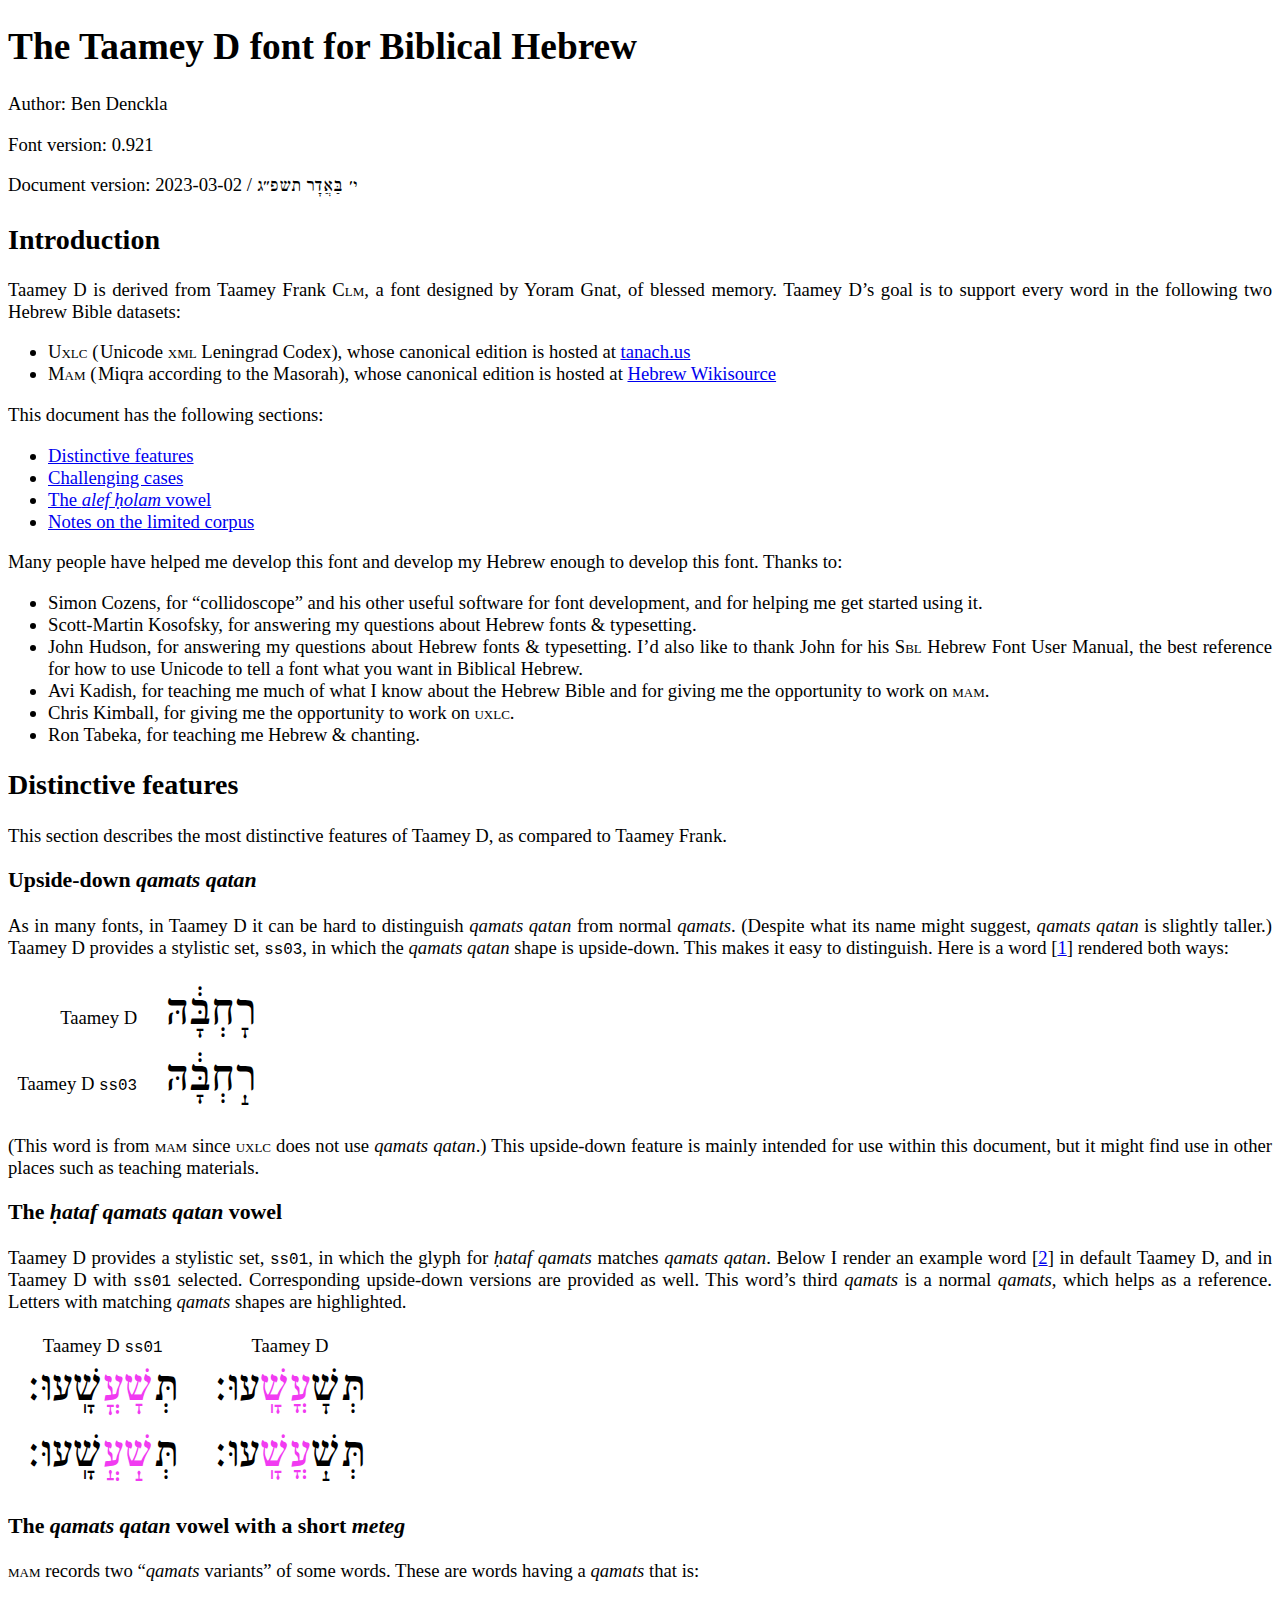
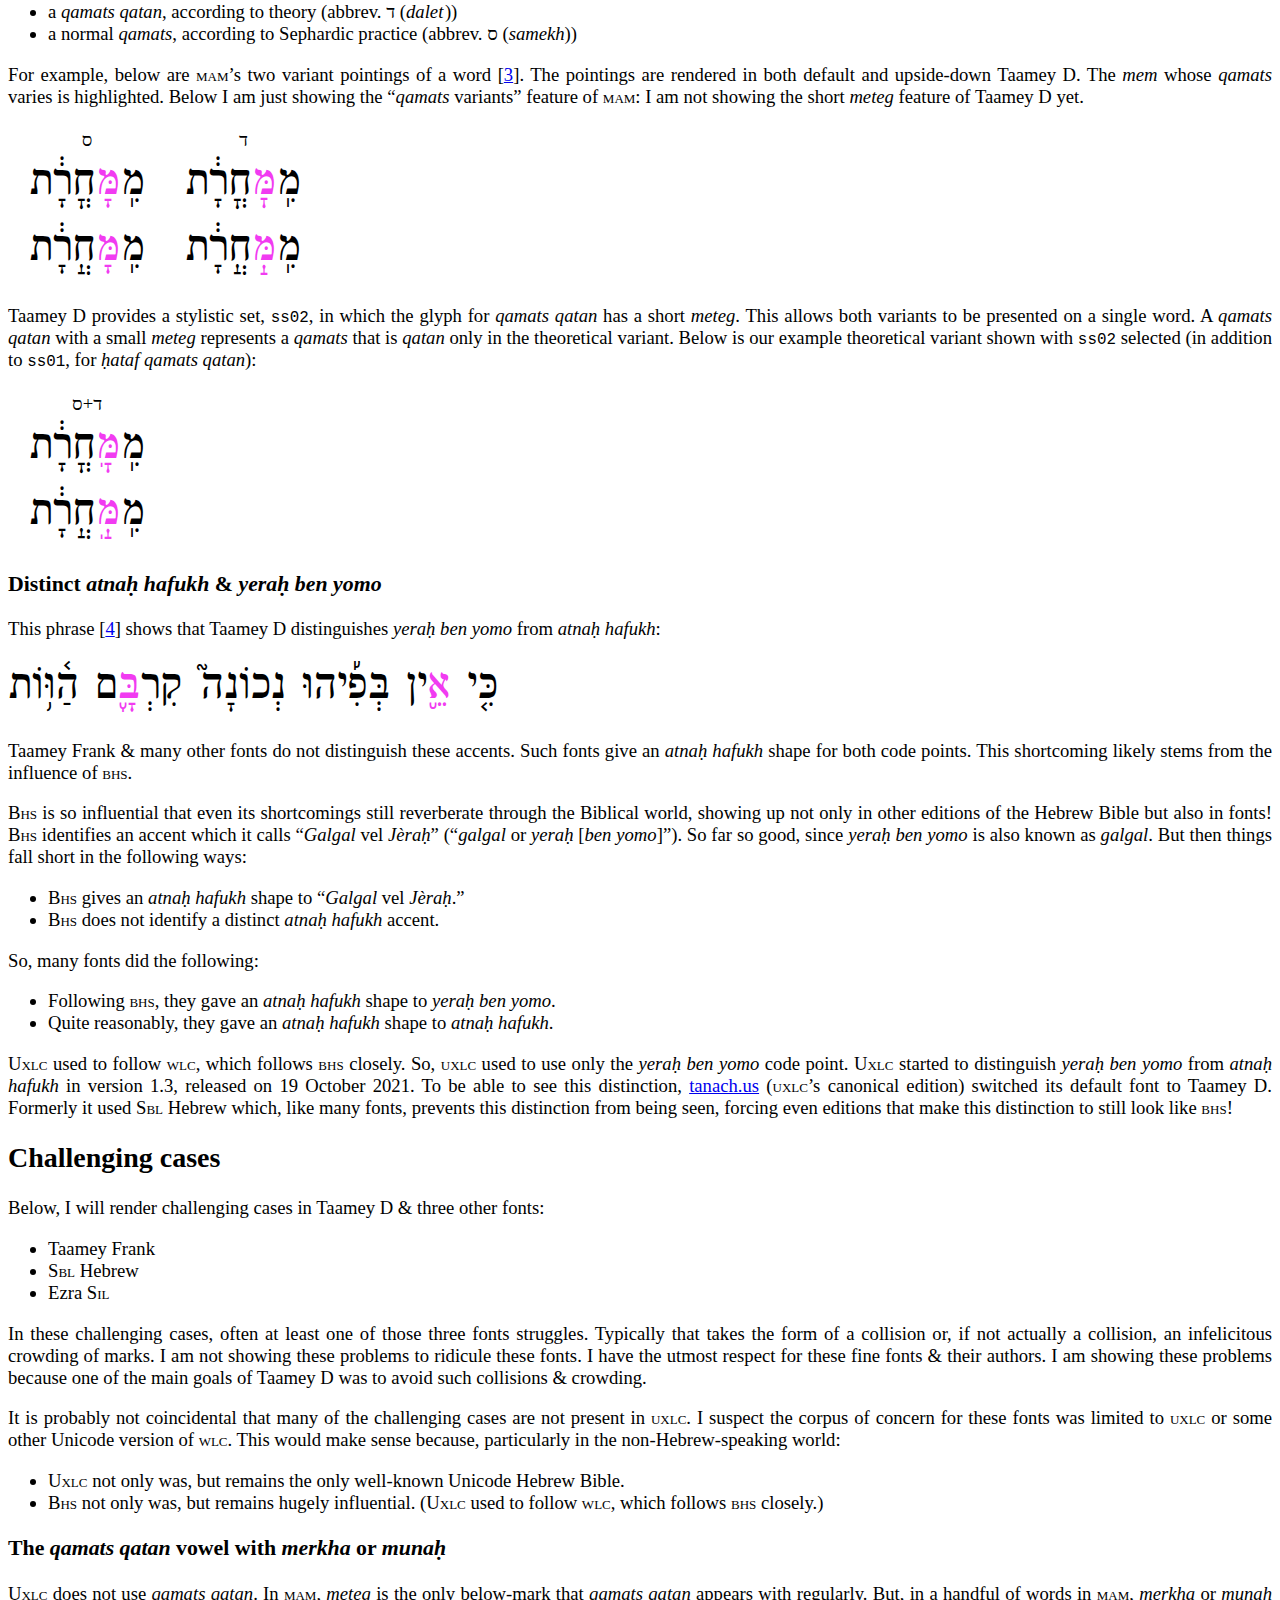
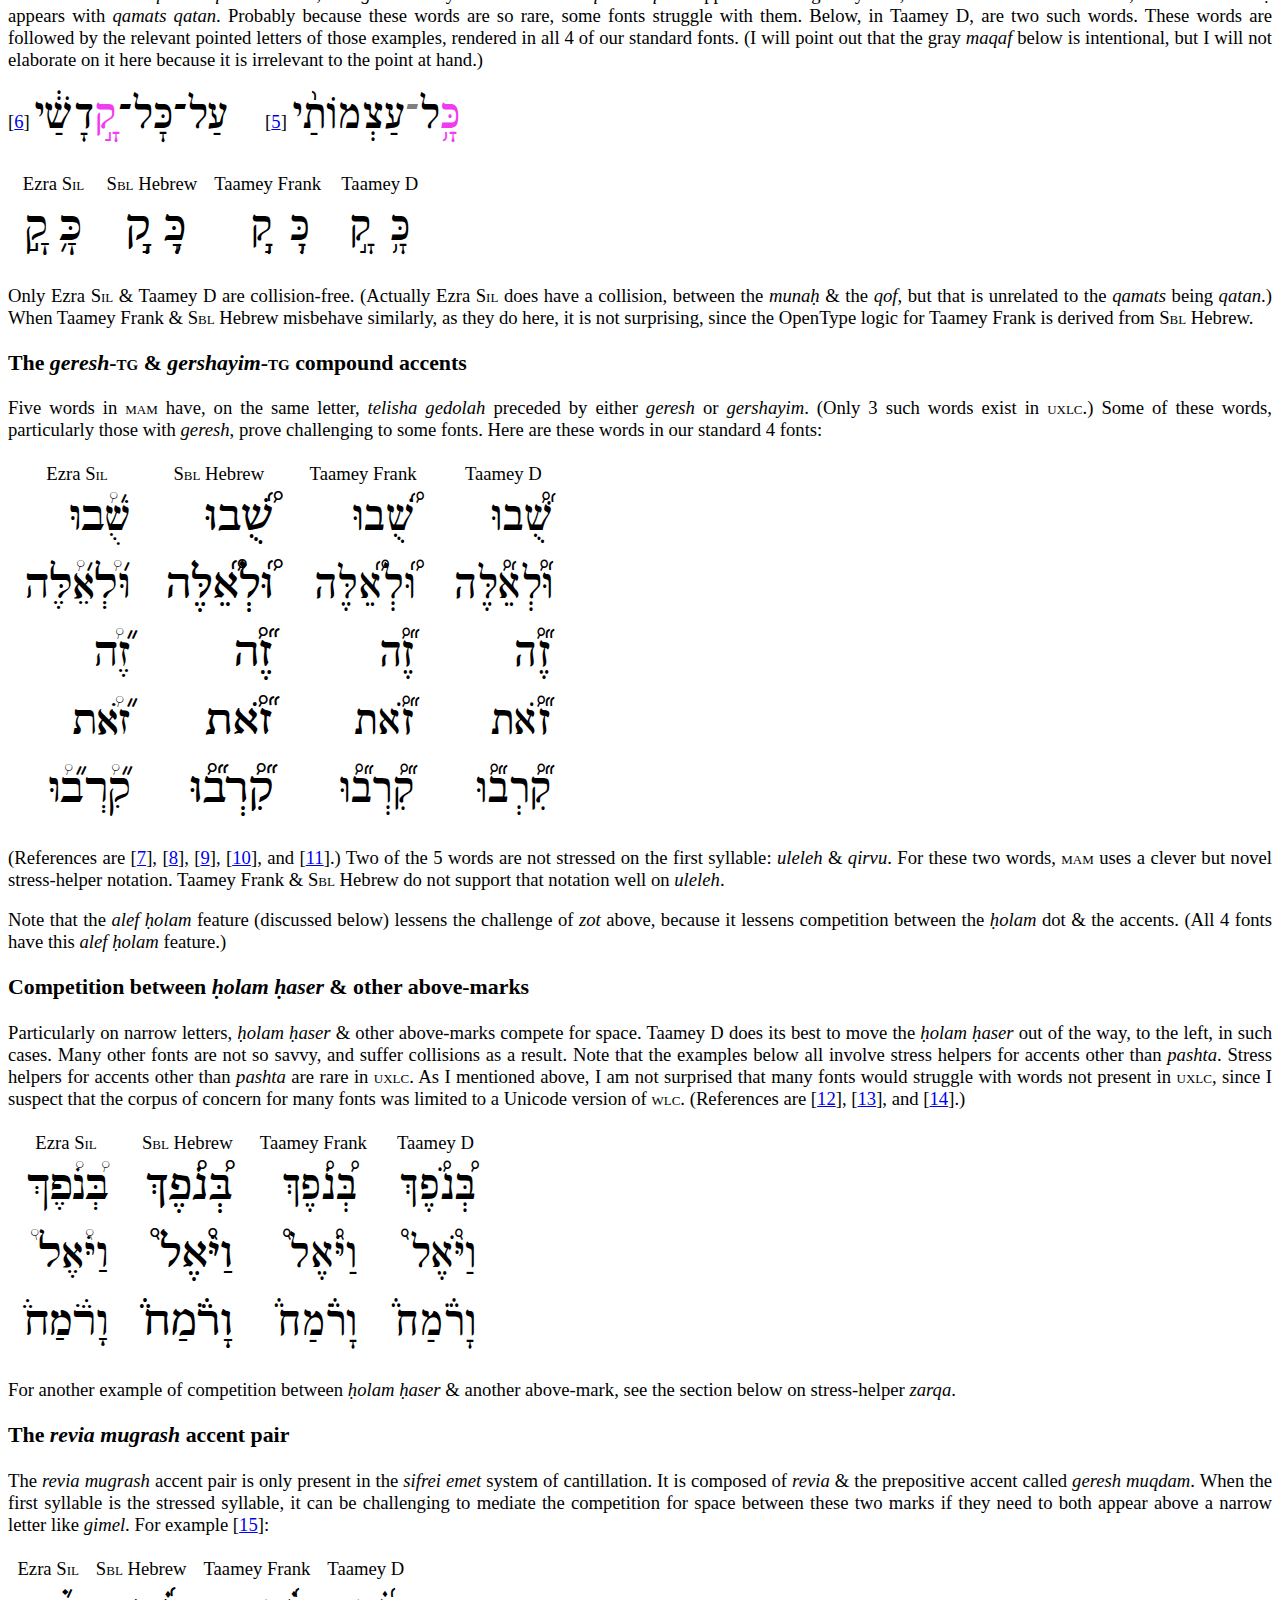
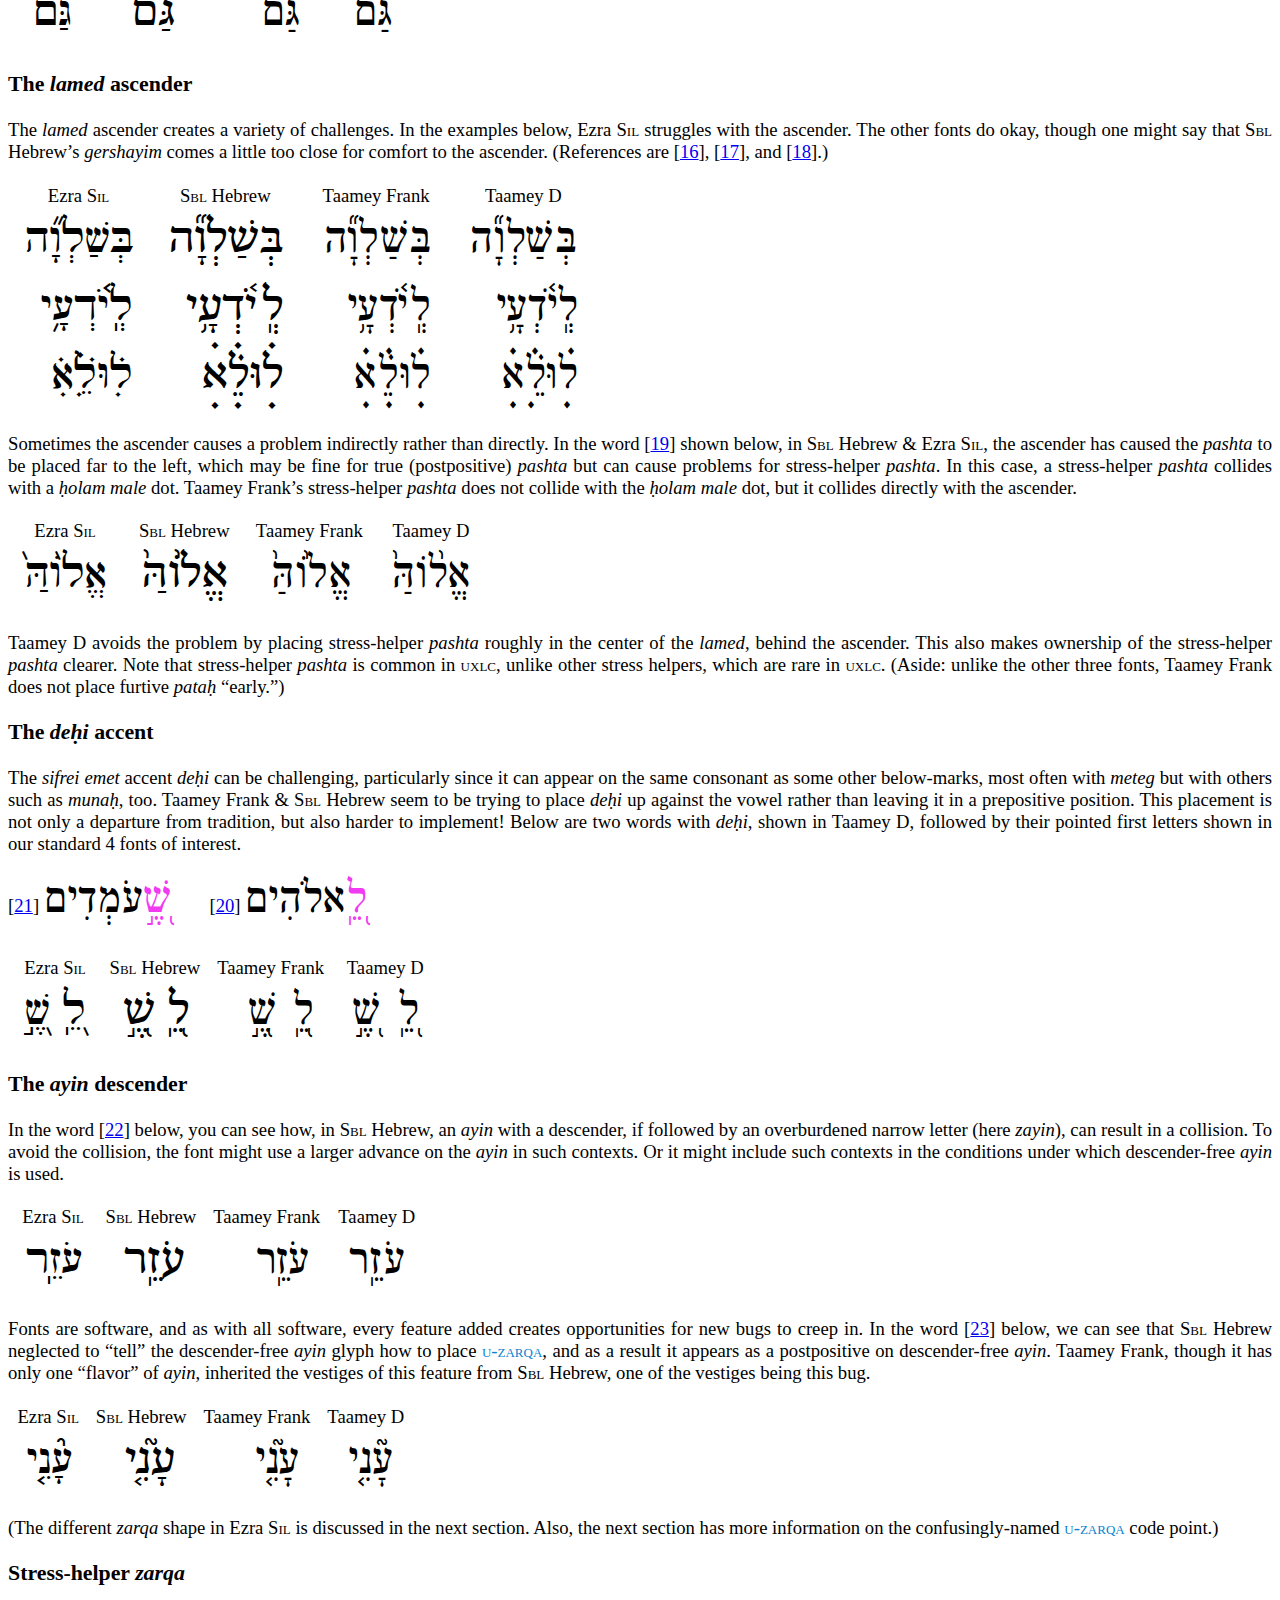
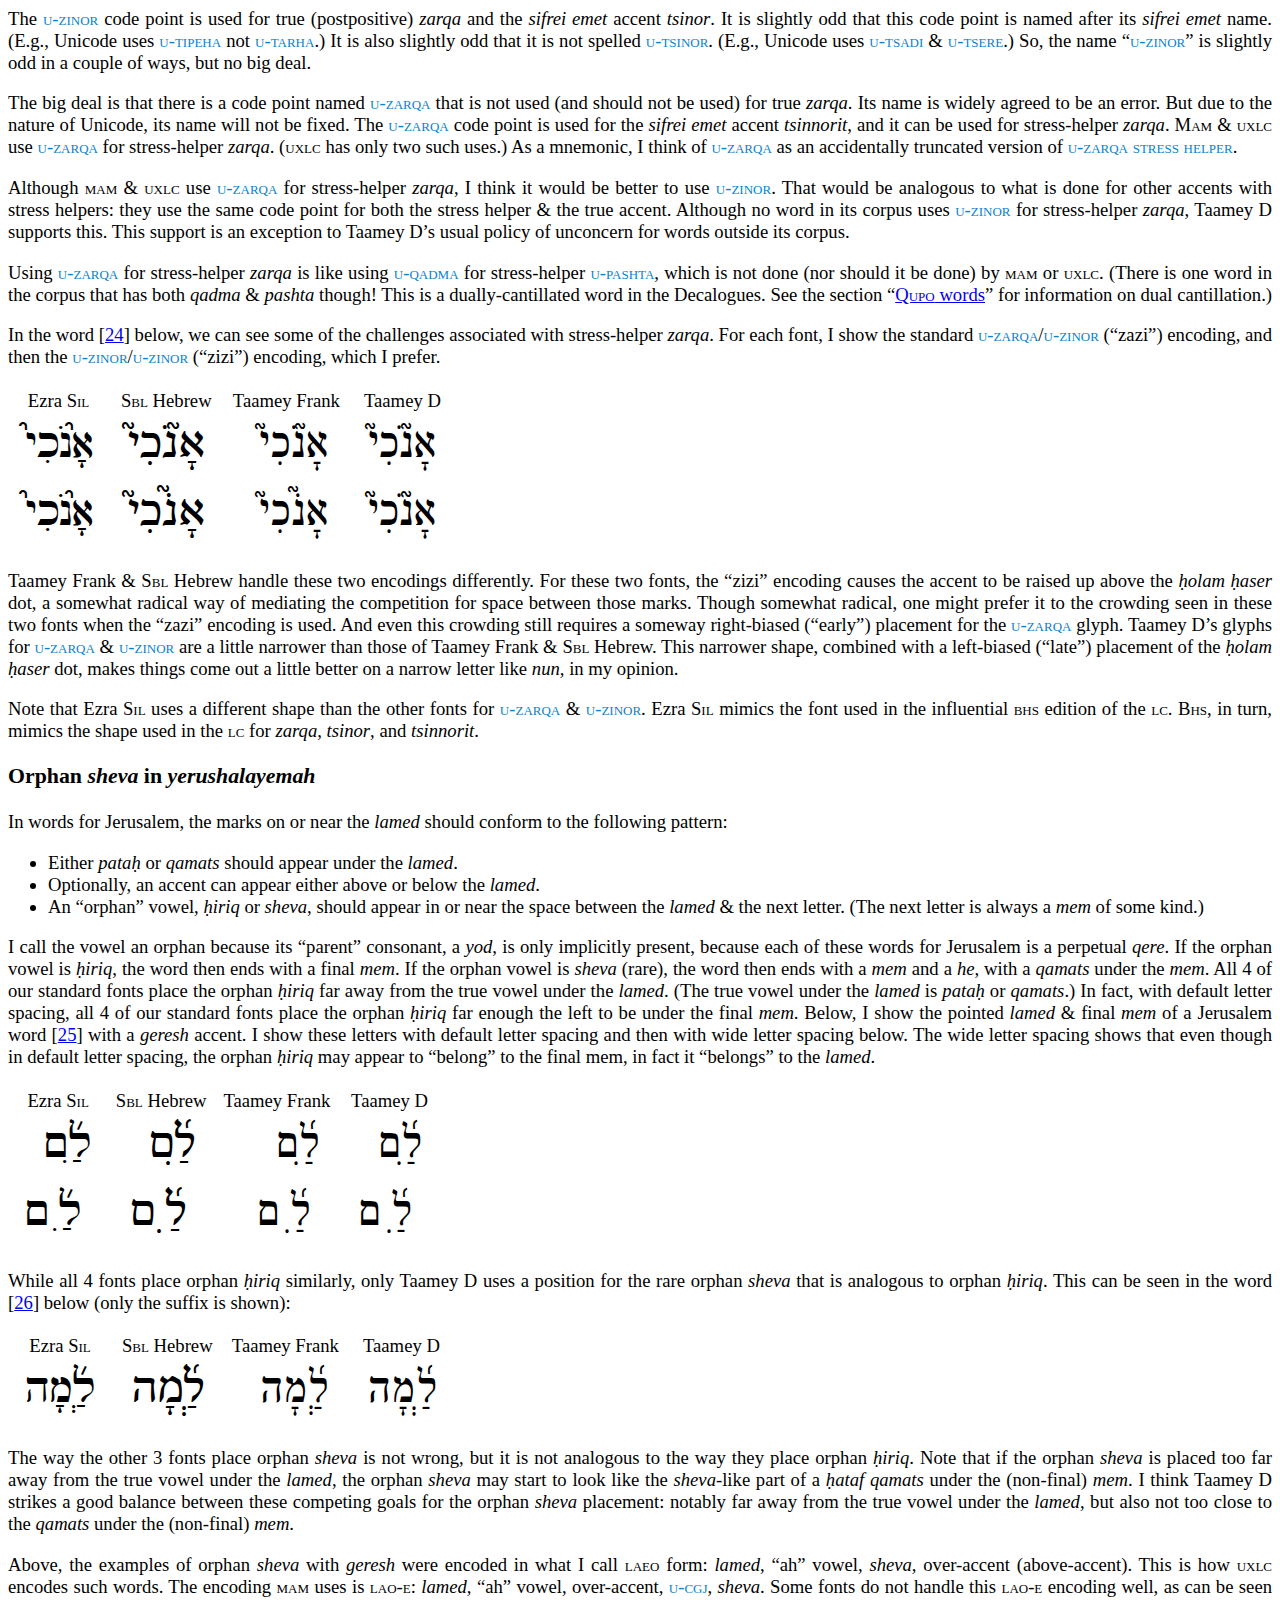
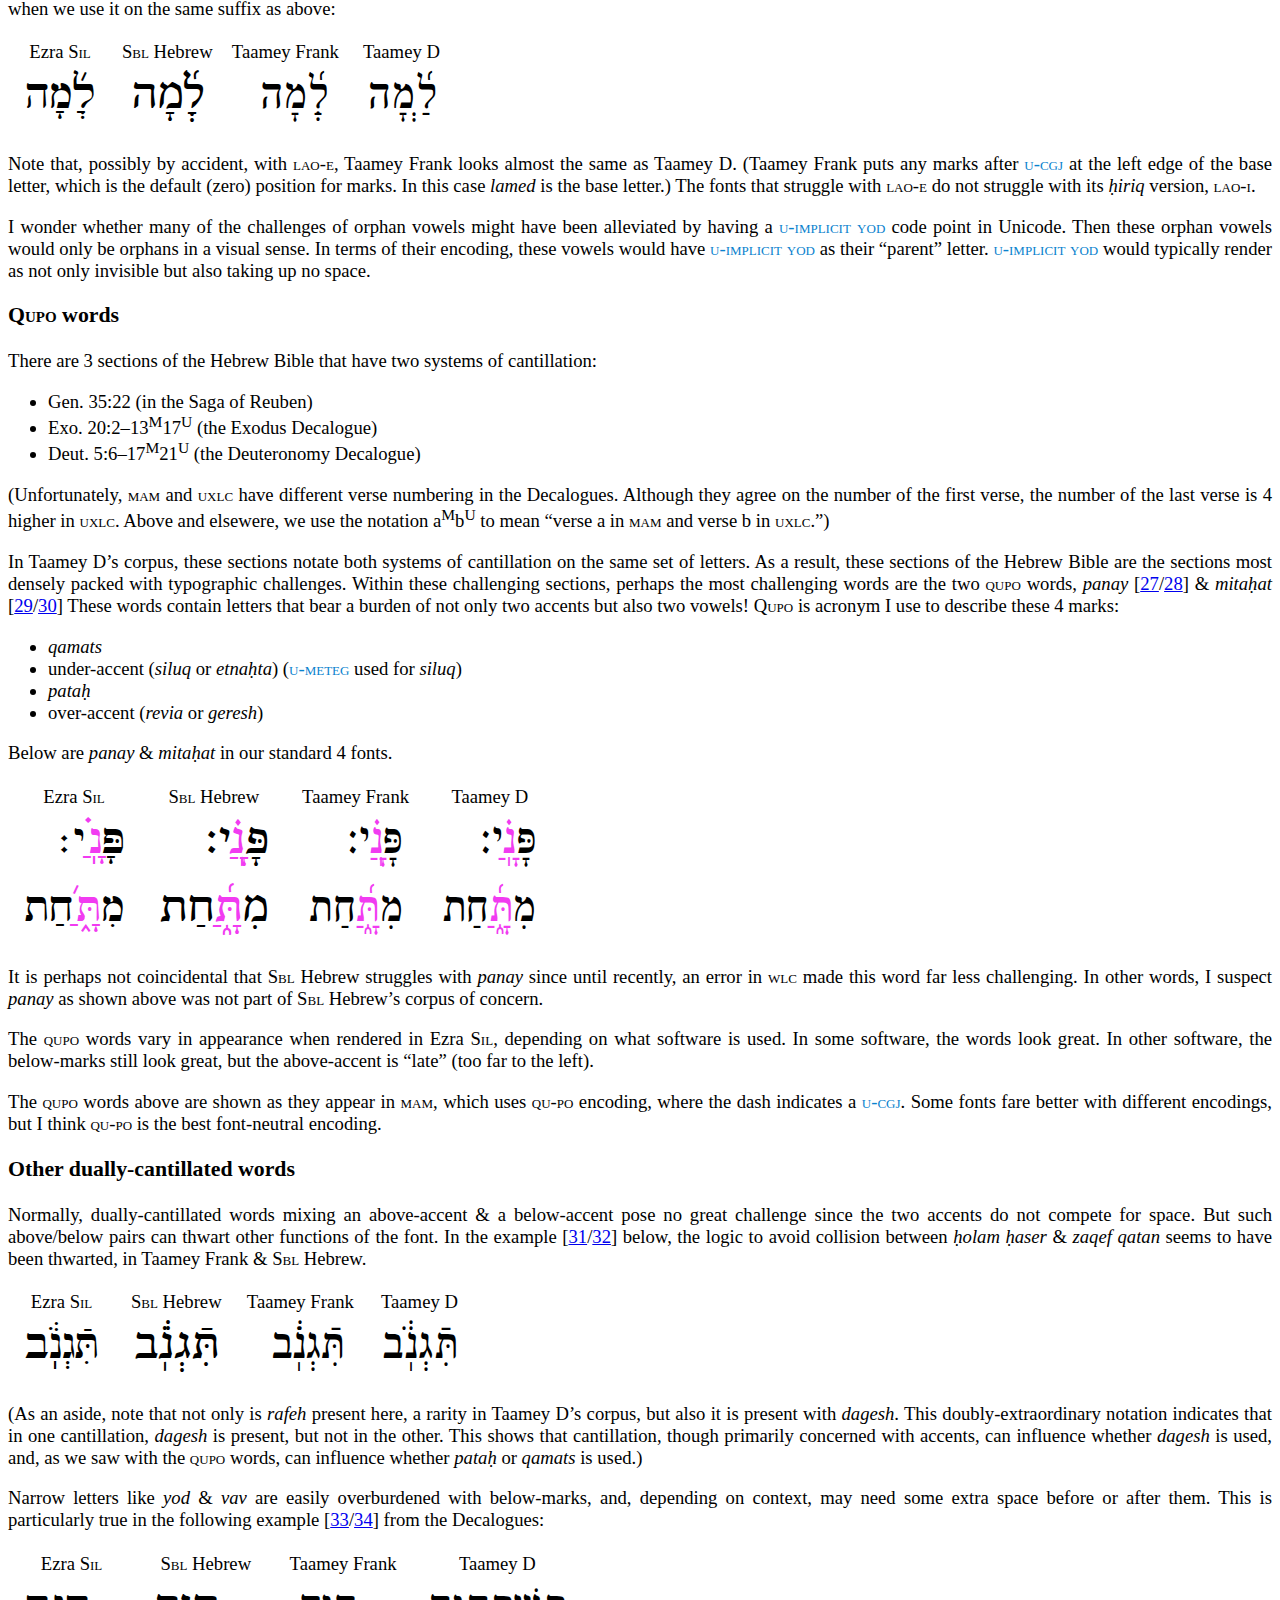
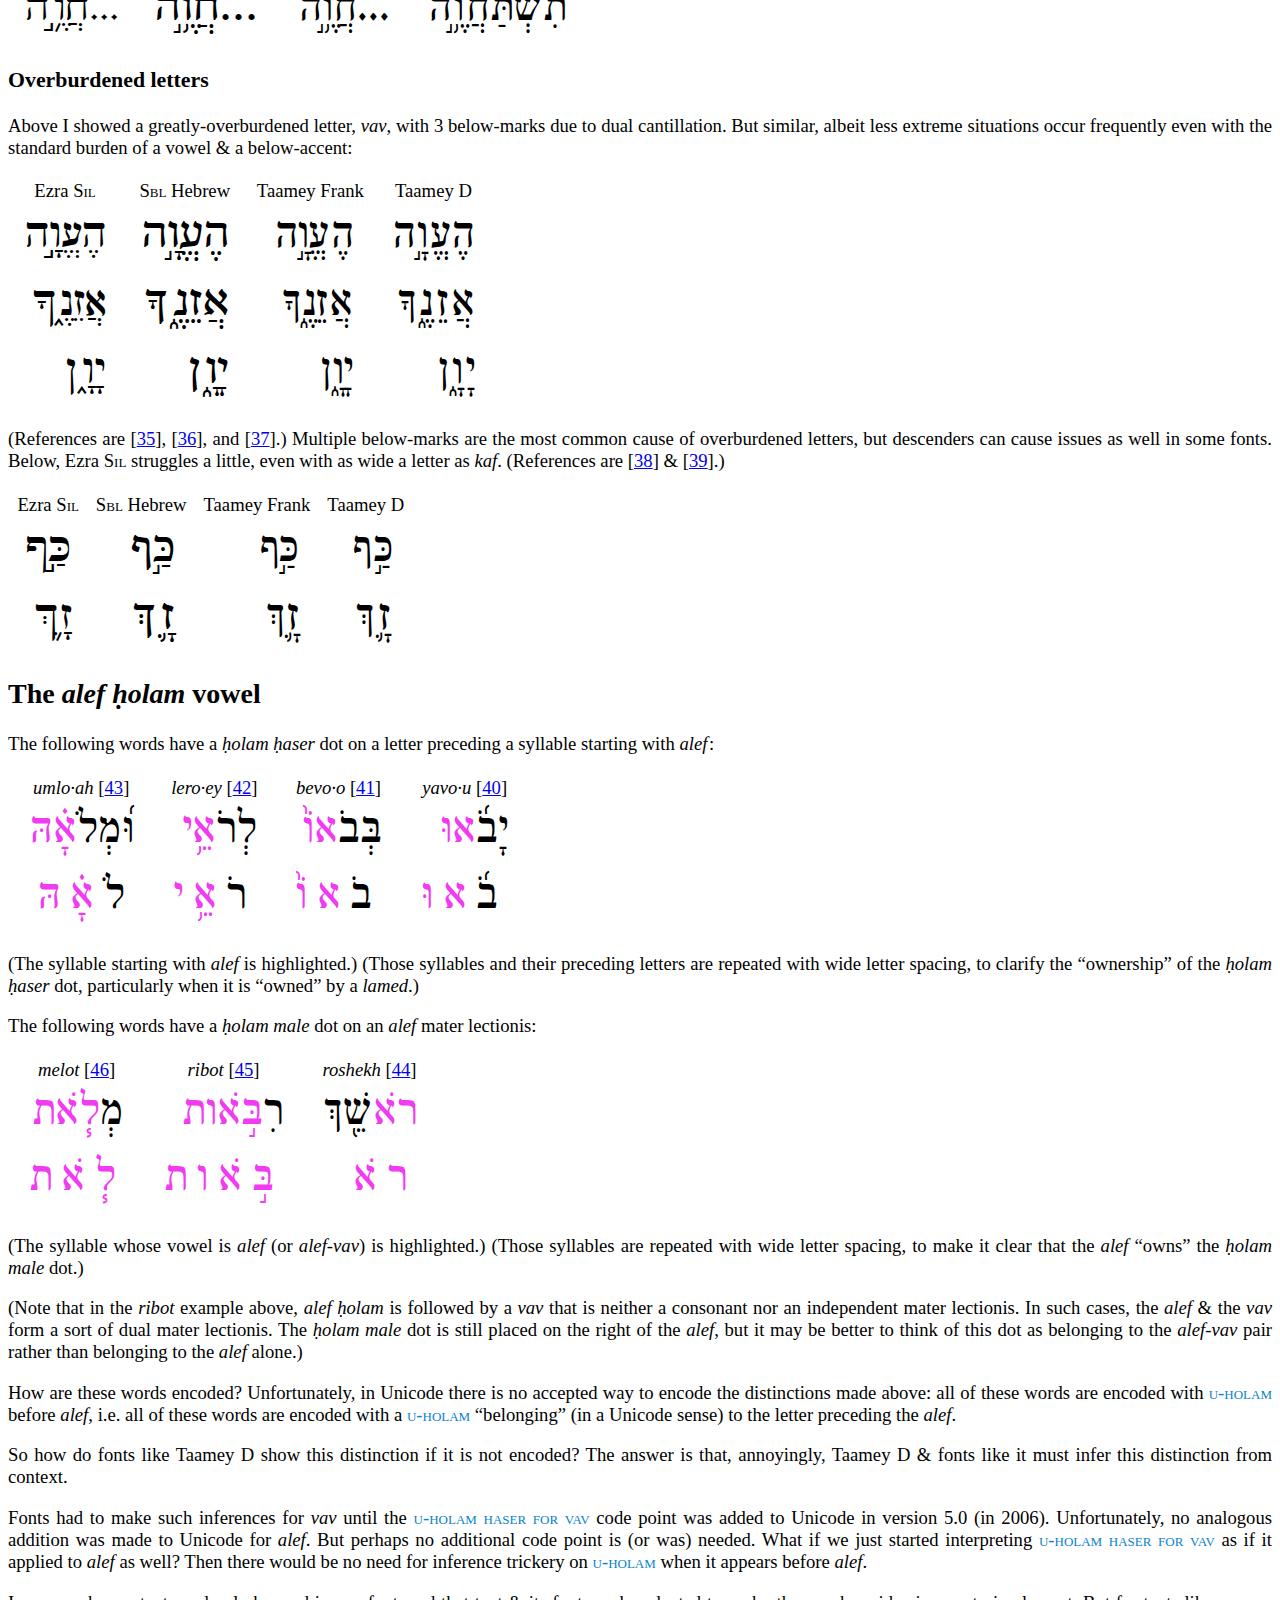
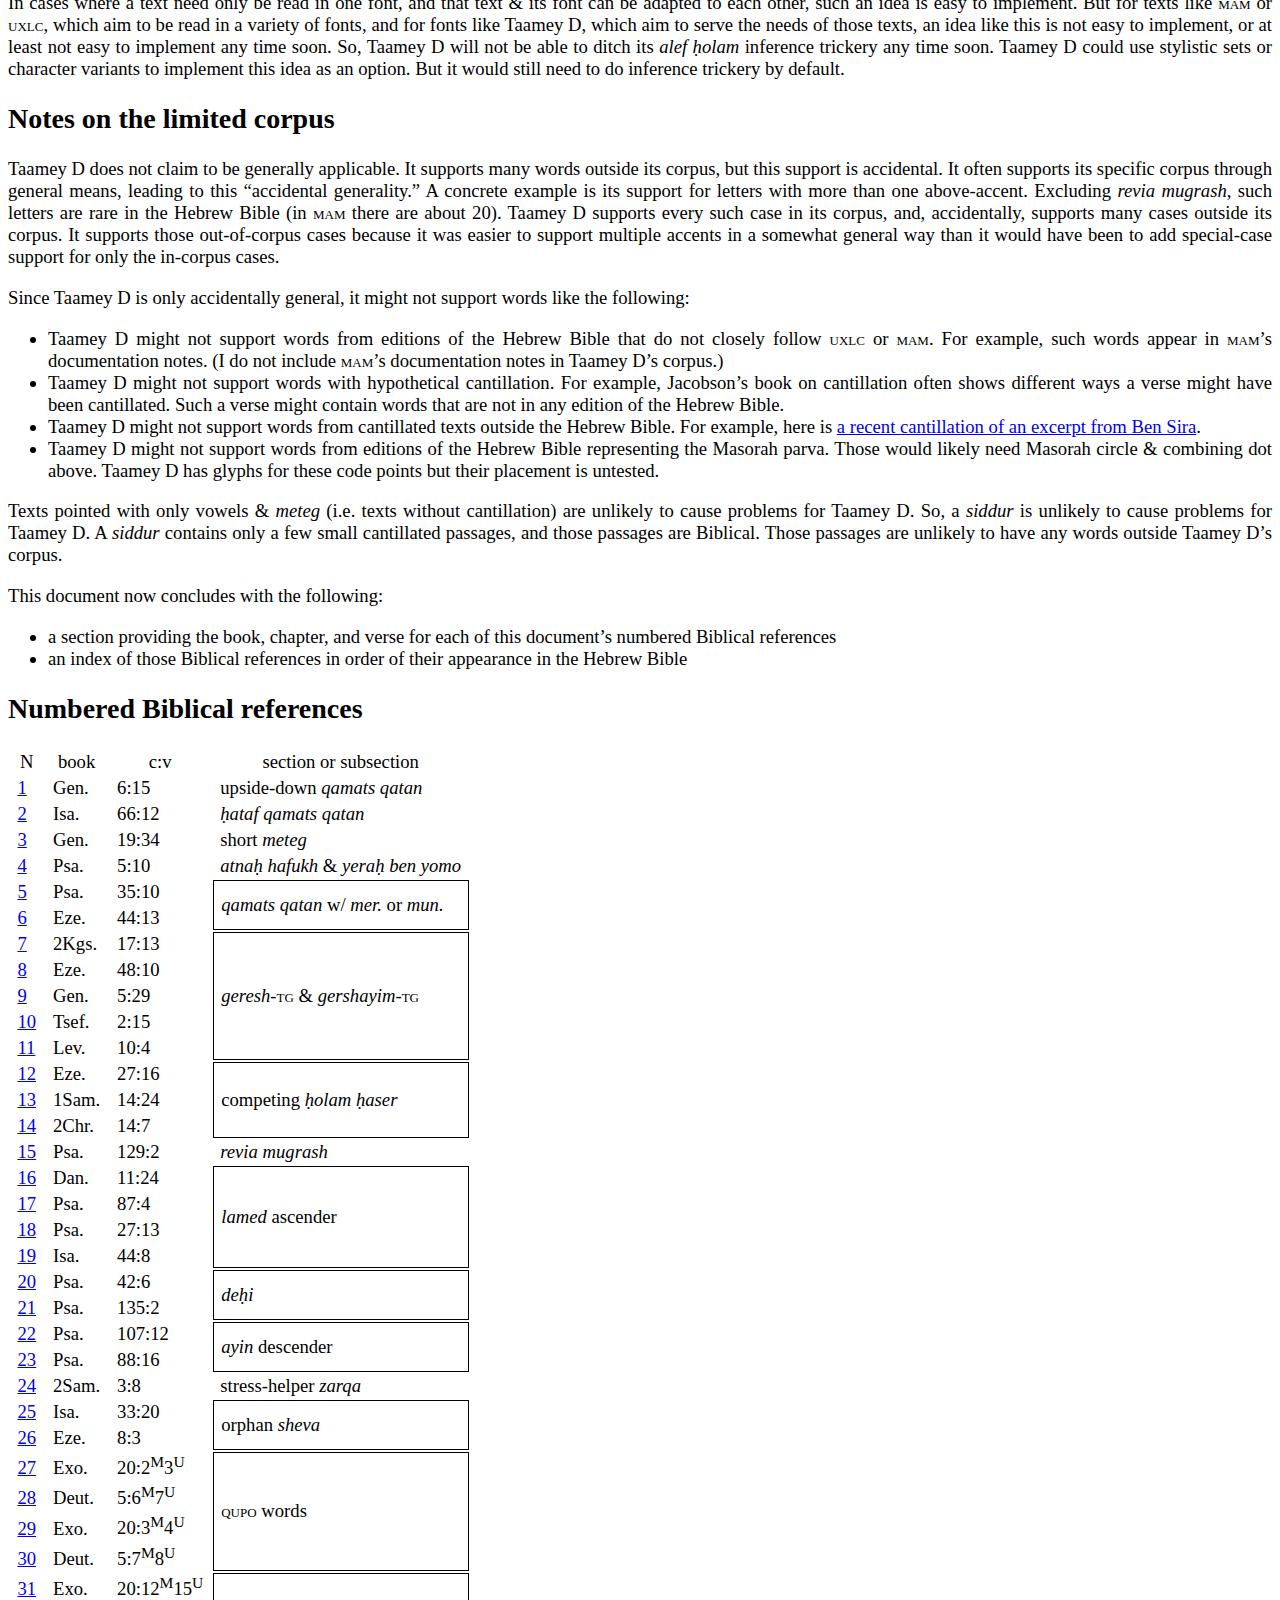
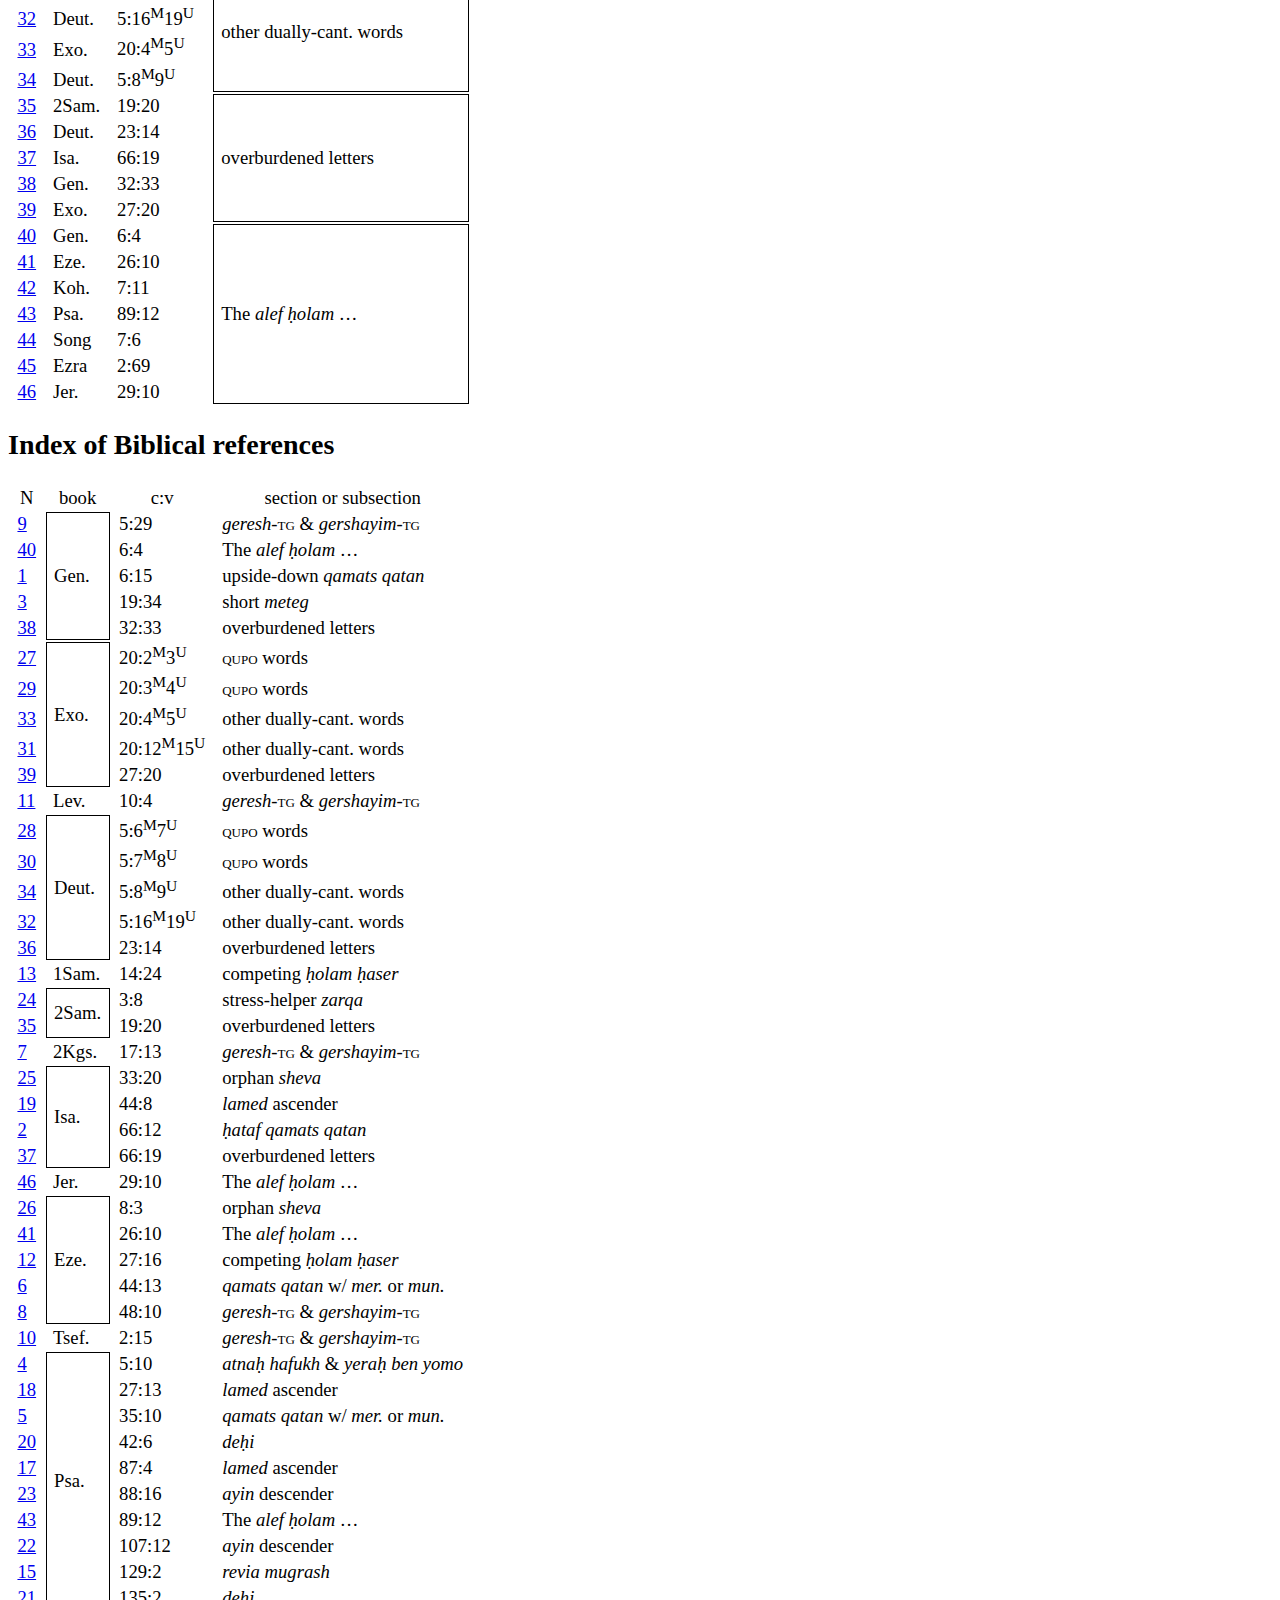
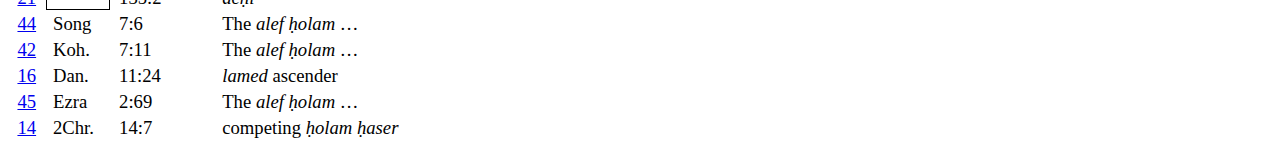
==== commit f28ba99b: "bump date" ====
--- a/docs/index.html
+++ b/docs/index.html
@@ -1,6 +1,6 @@
 
-<!-- Sample tidy command: tidy.exe -errors doc/Taamey_D.html -->
-<!-- E.g.: "C:/Program Files/tidy 5.8.0/bin/tidy.exe" -errors doc/Taamey_D.html -->
+<!-- Sample tidy command: tidy.exe -errors docs/Taamey_D.html -->
+<!-- E.g.: "C:/Program Files/tidy 5.8.0/bin/tidy.exe" -errors docs/Taamey_D.html -->
 <!-- Prefix the above command with & (ampersand) for PowerShell -->
 <!-- quotes and apostrope (for copy/paste) “” ’s -->
 <!doctype html>
@@ -15,7 +15,7 @@
 <p>Author: Ben Denckla</p>
 <p>Font version: 0.921</p>
 <!-- Hebrew date below can be gotten from https://www.hebcal.com/converter -->
-<p>Document version: 2023-02-27 / <span class="font-family-taamey-frank-clm-inline">ו׳ בַּאֲדָר תשפ״ג</span></p>
+<p>Document version: 2023-03-02 / <span class="font-family-taamey-frank-clm-inline">י׳ בַּאֲדָר תשפ״ג</span></p>
 
 <h2>Introduction</h2>
 <p>
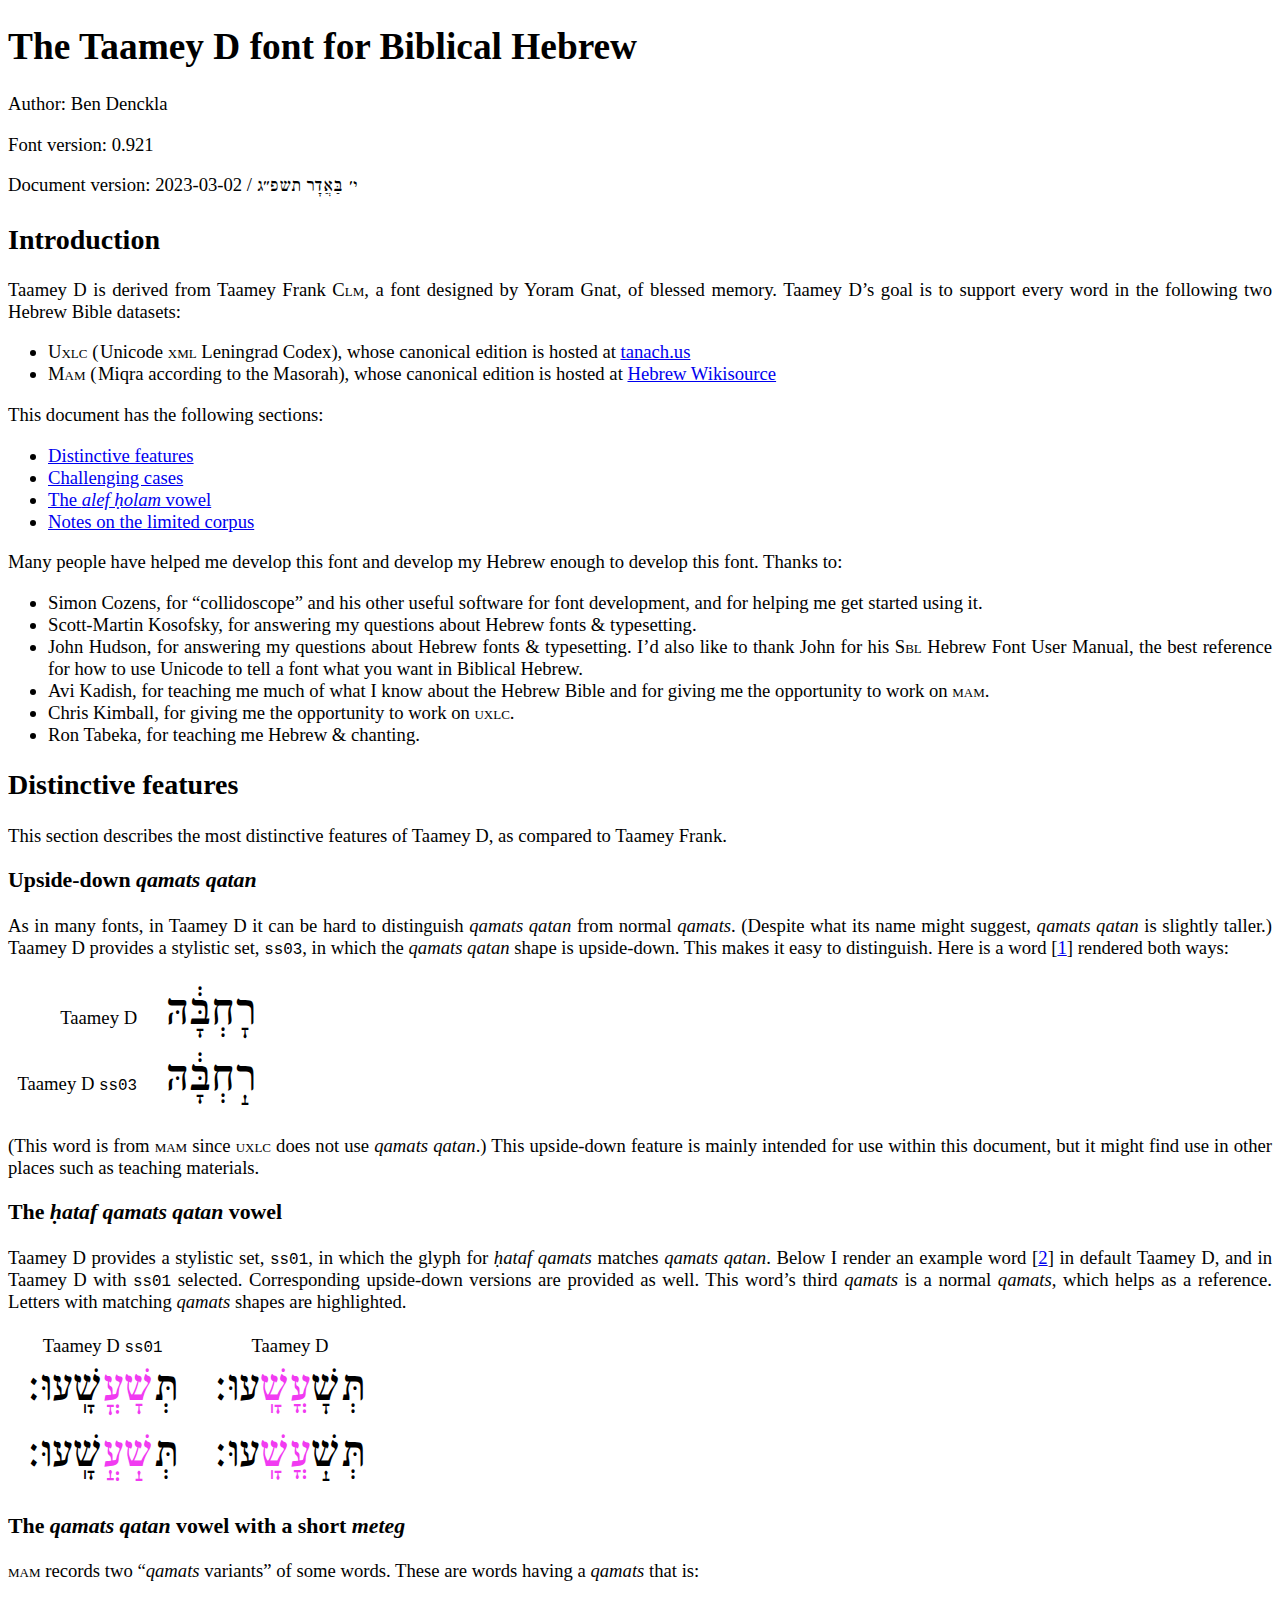
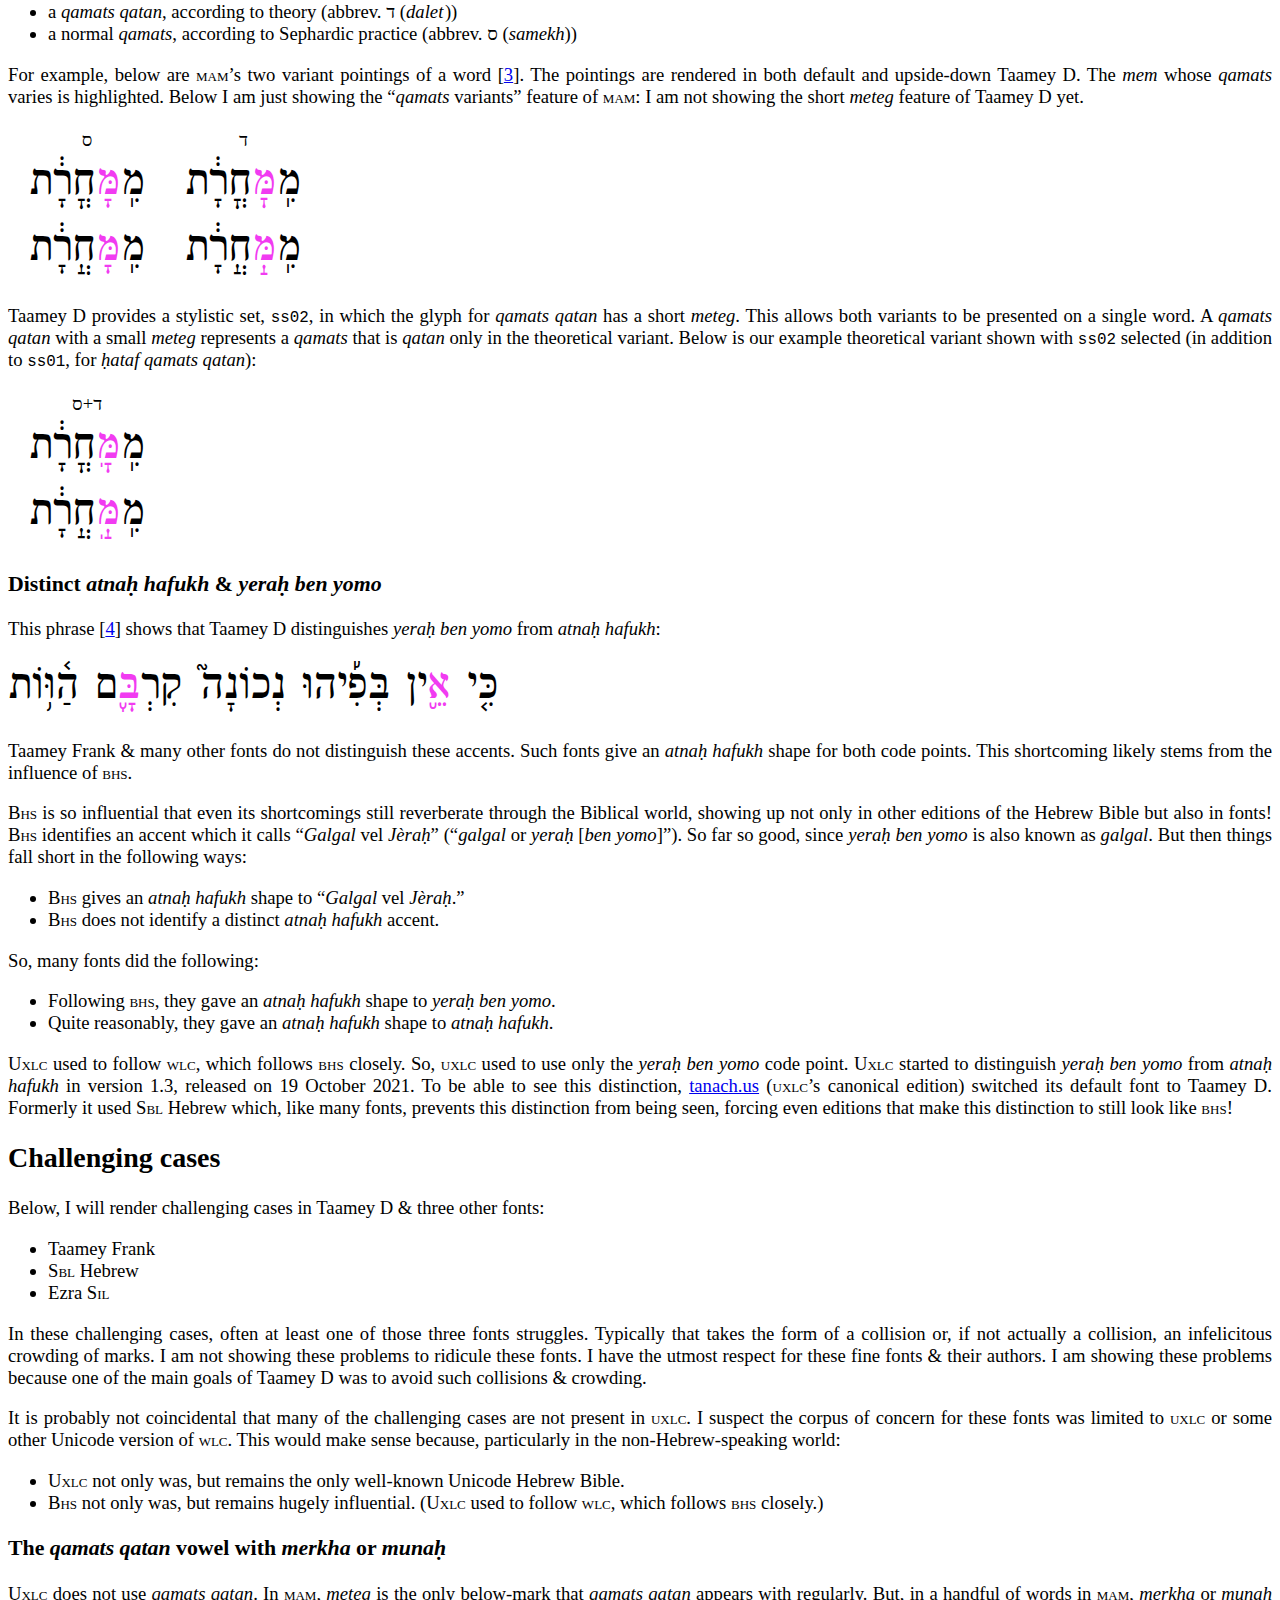
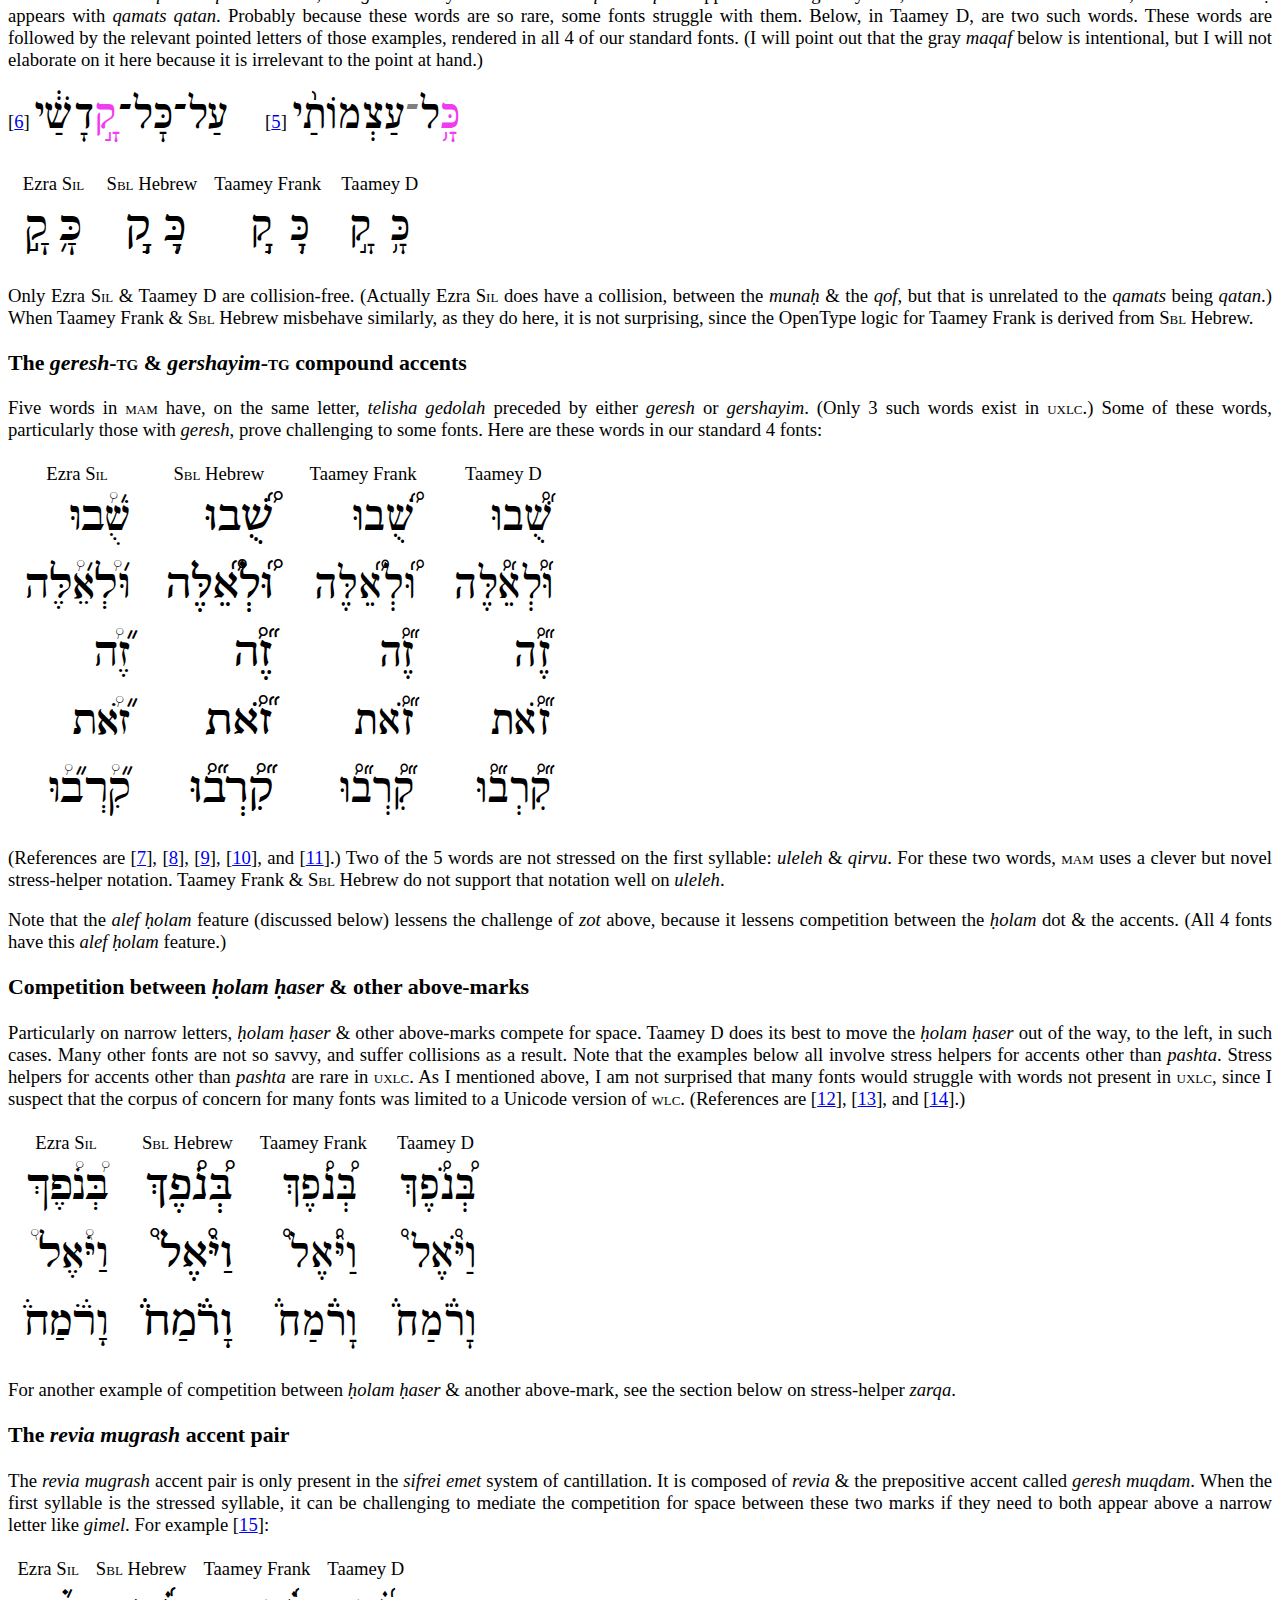
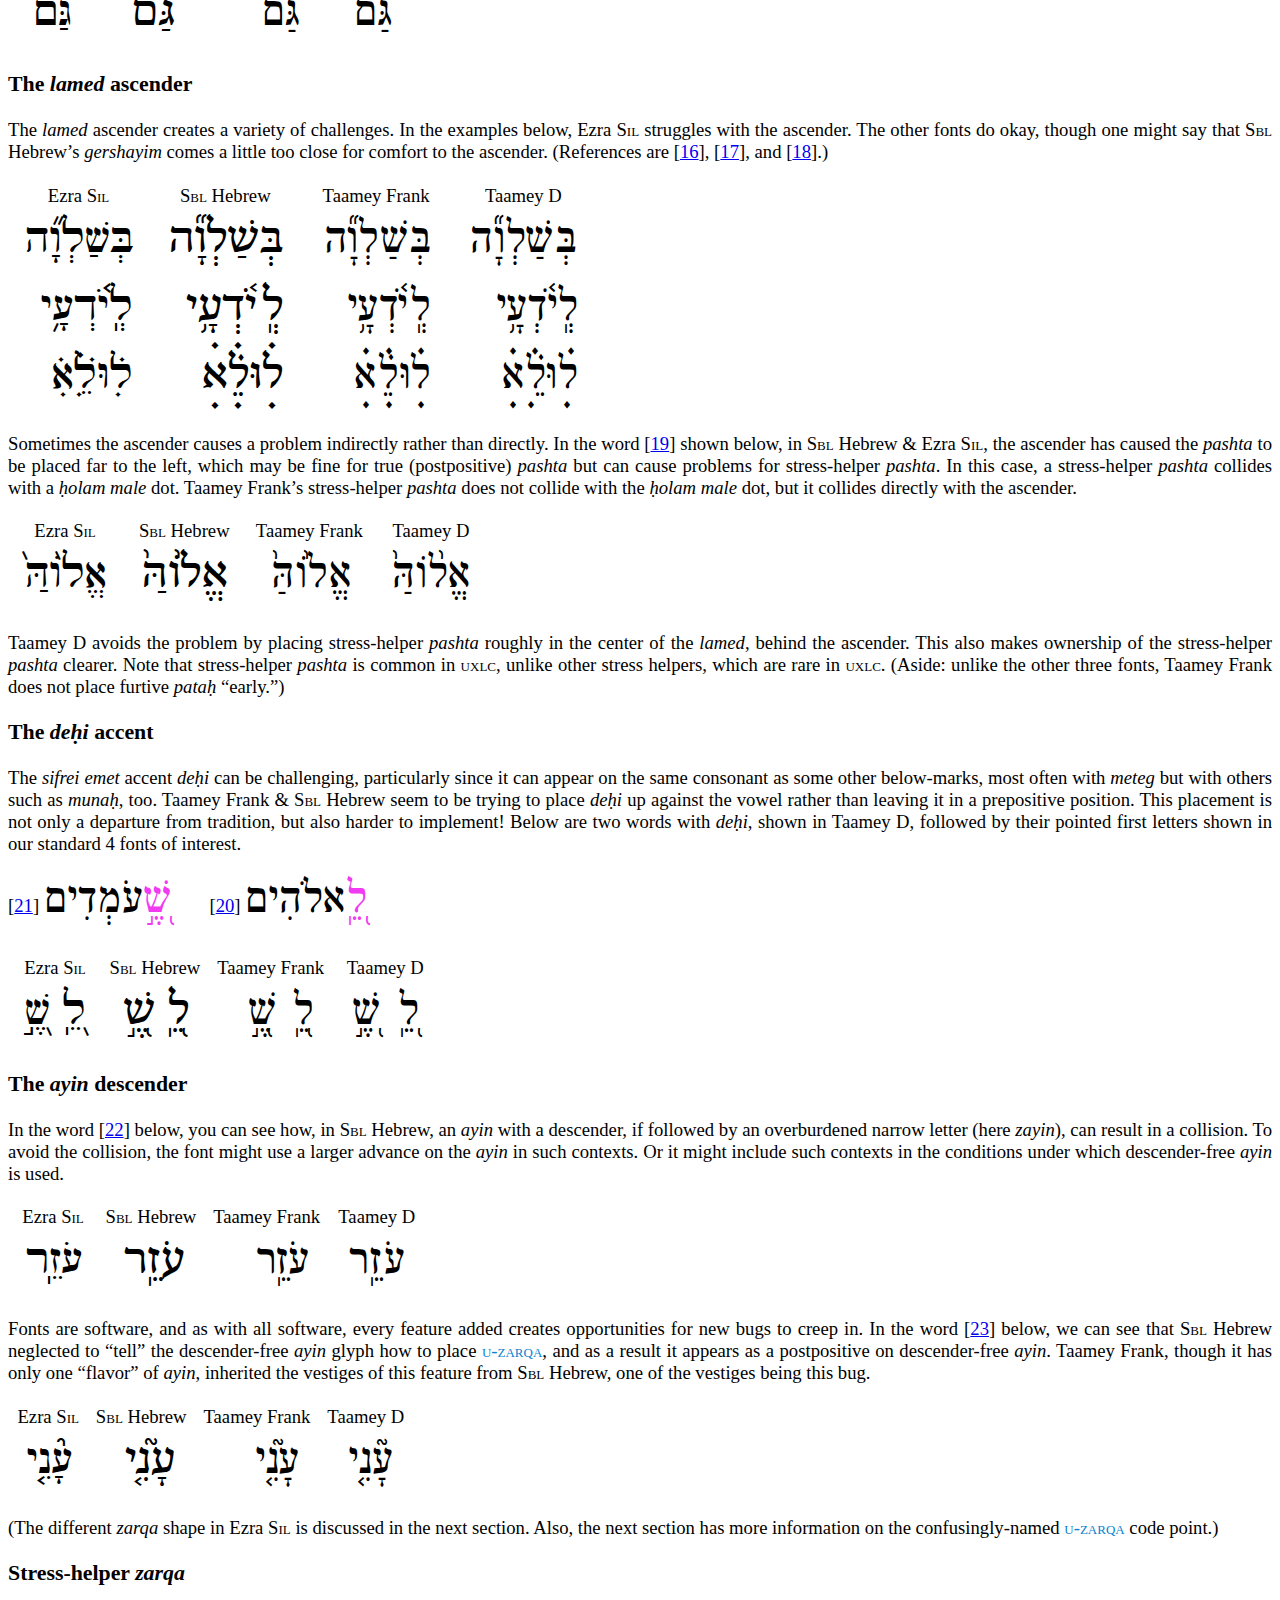
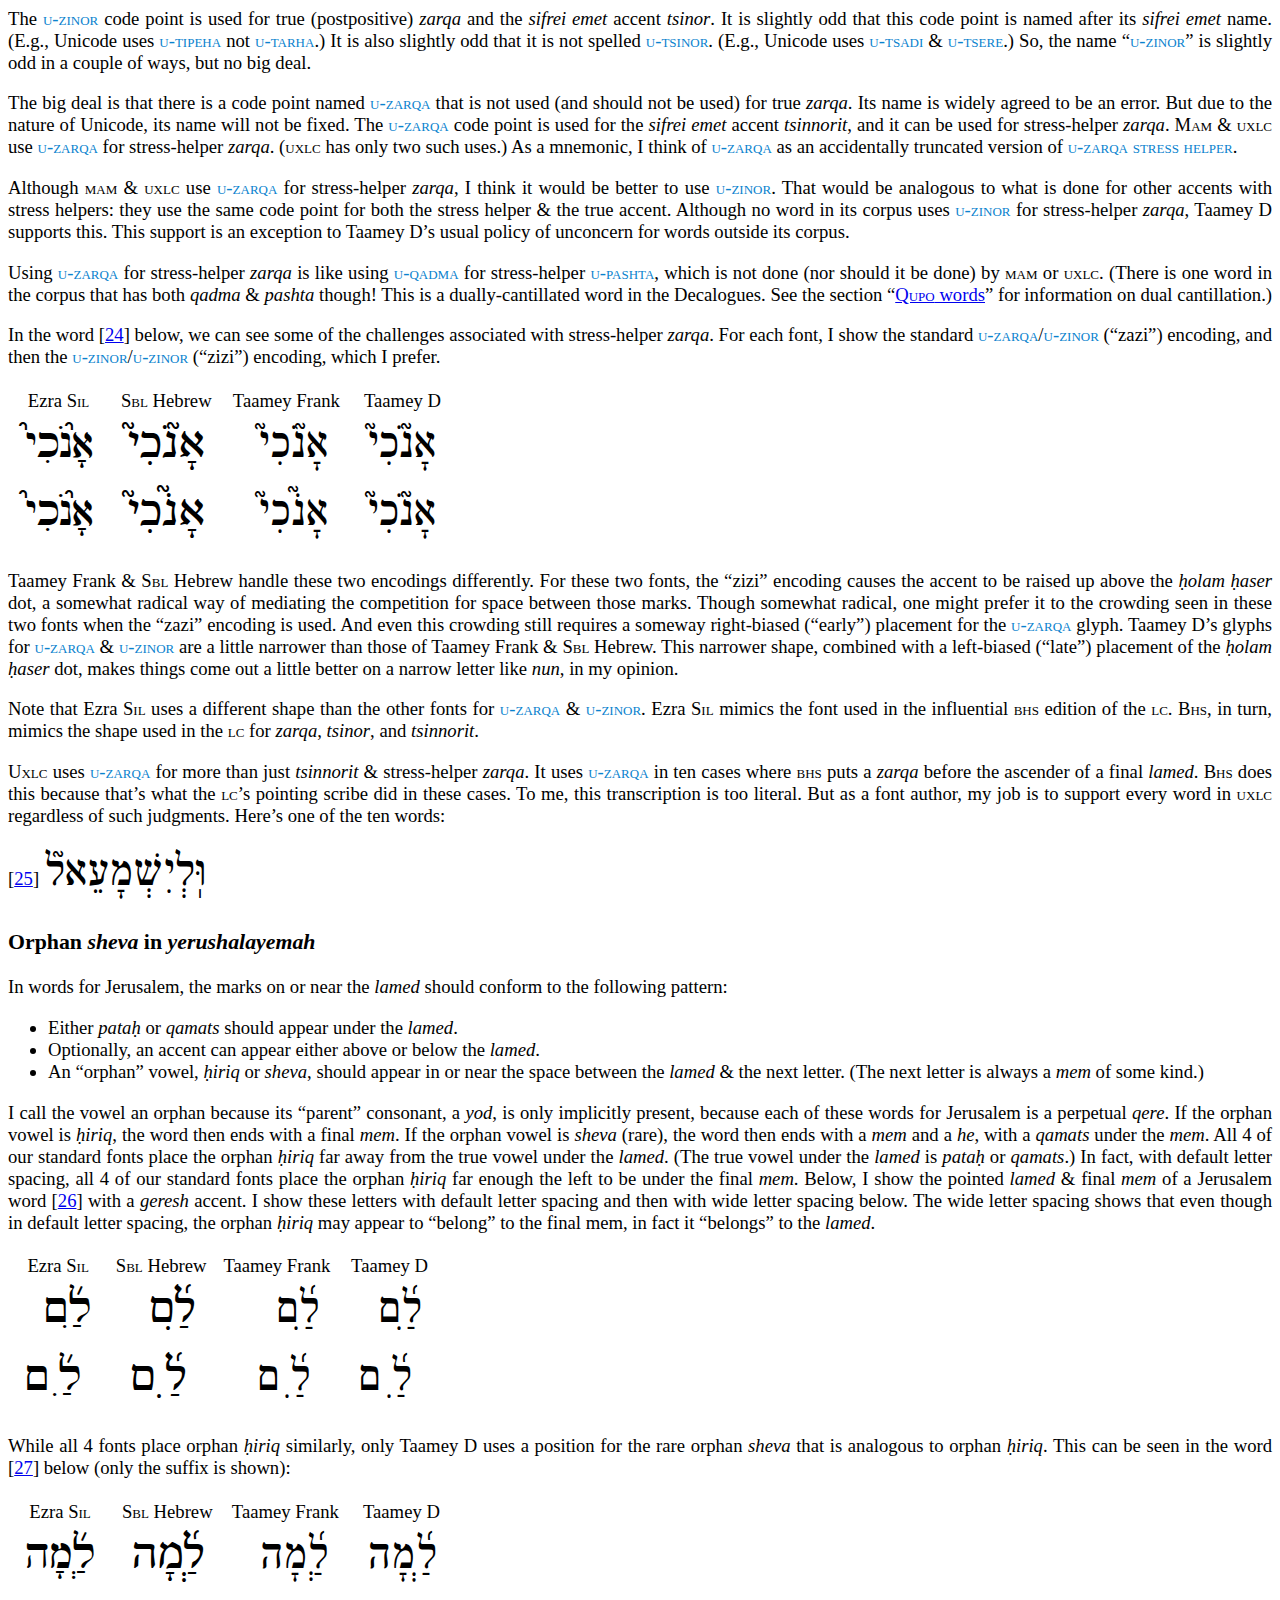
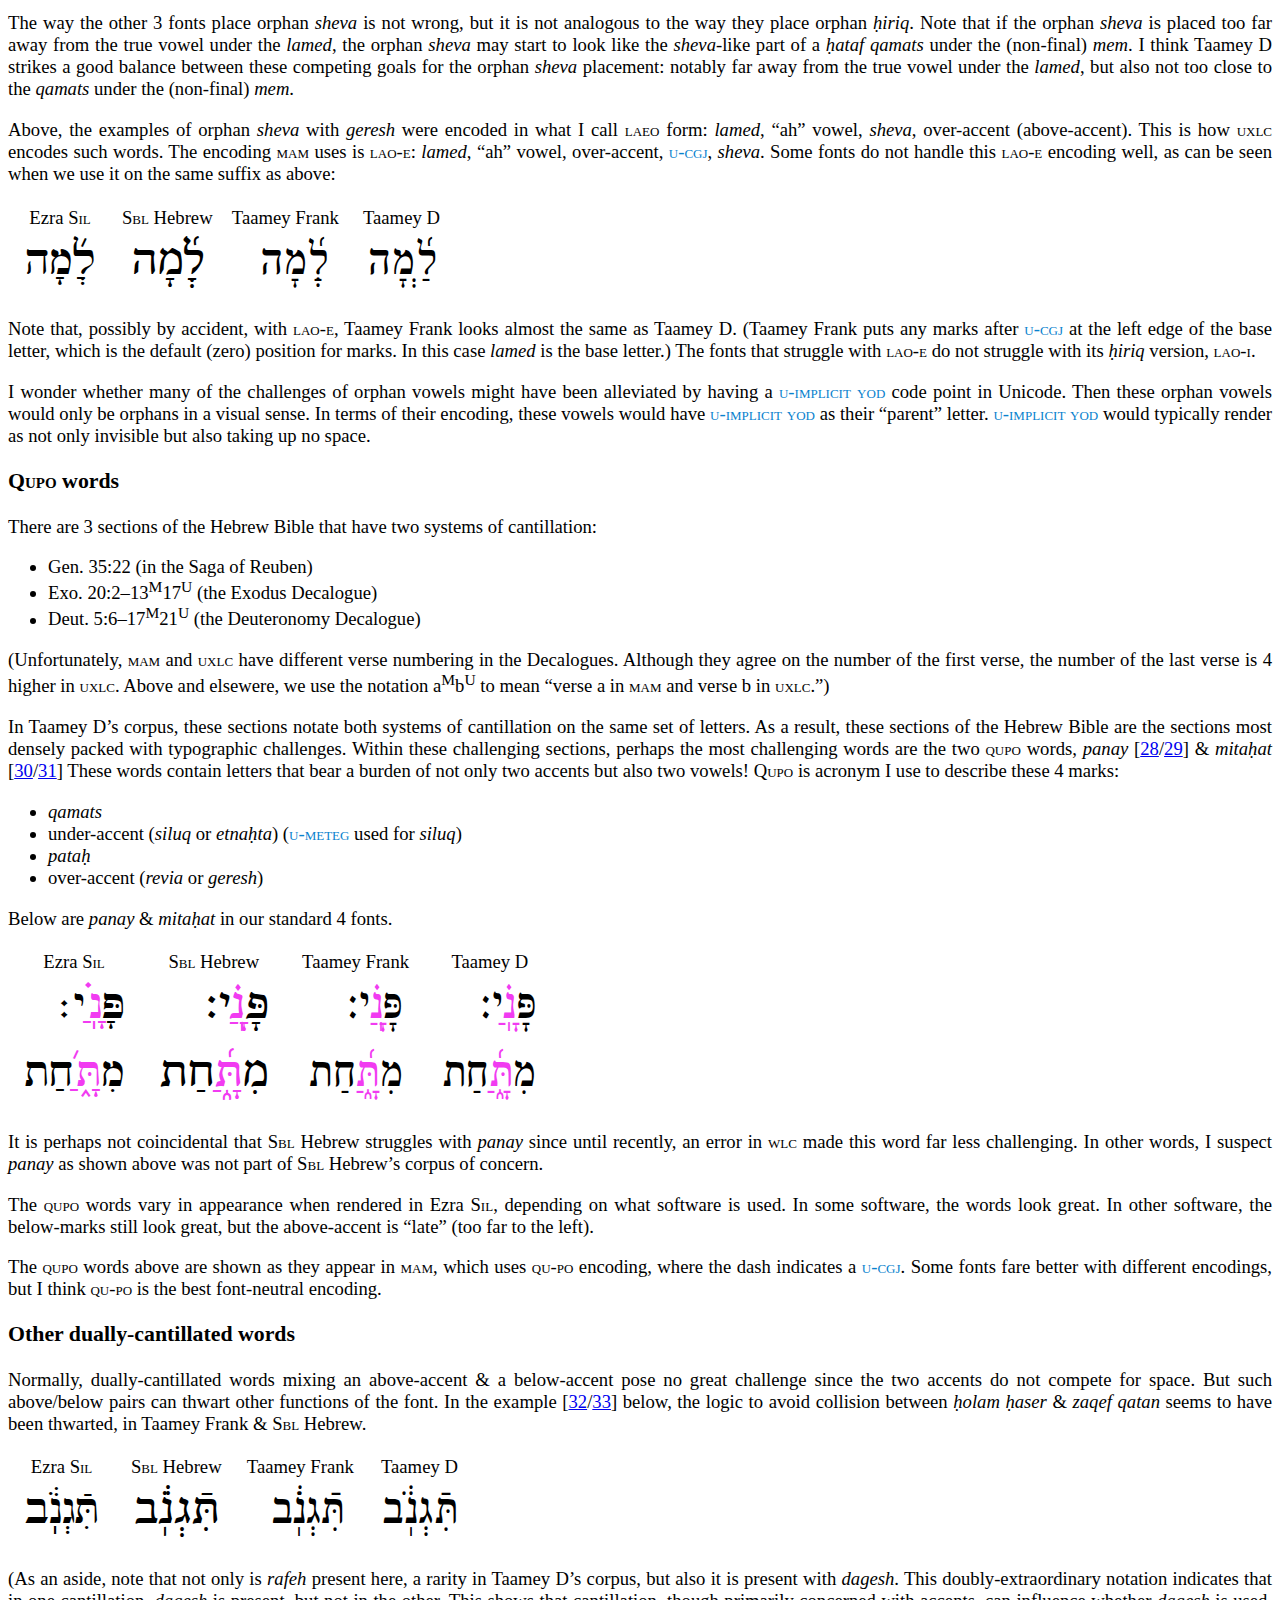
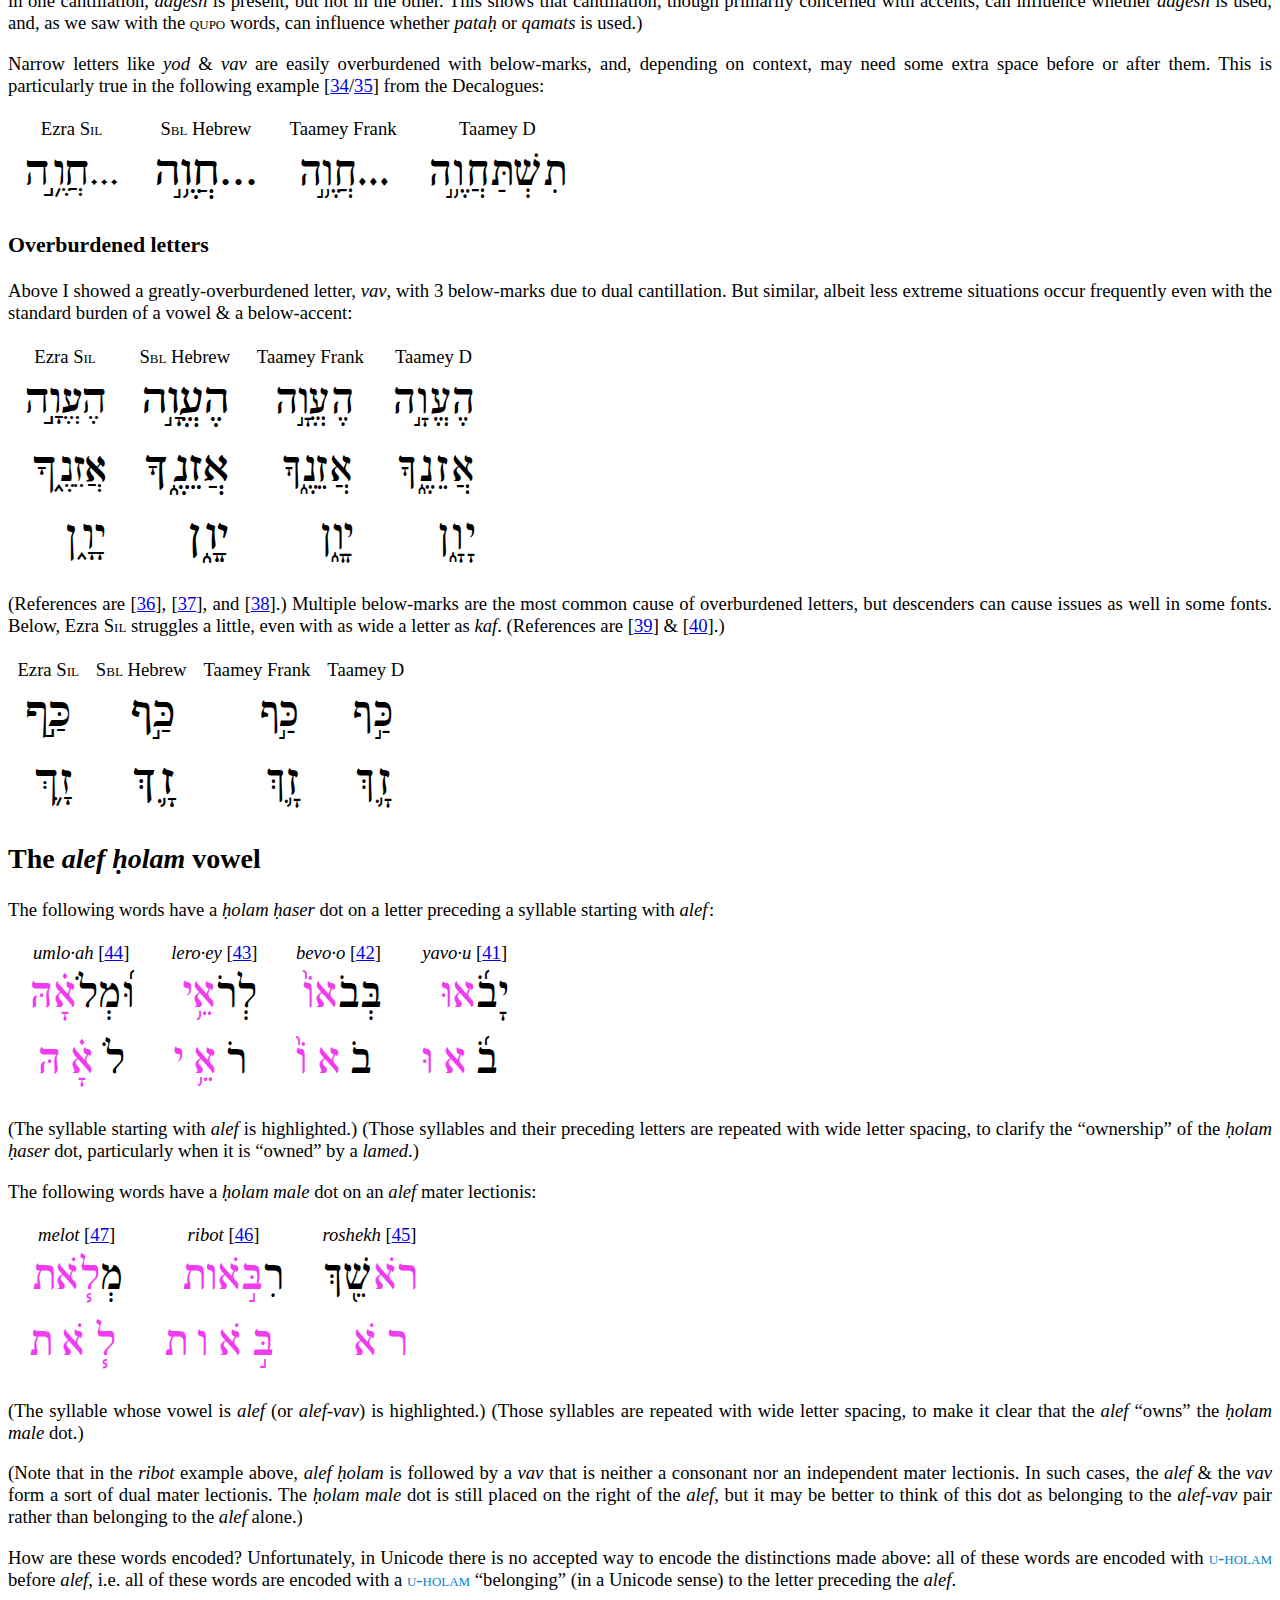
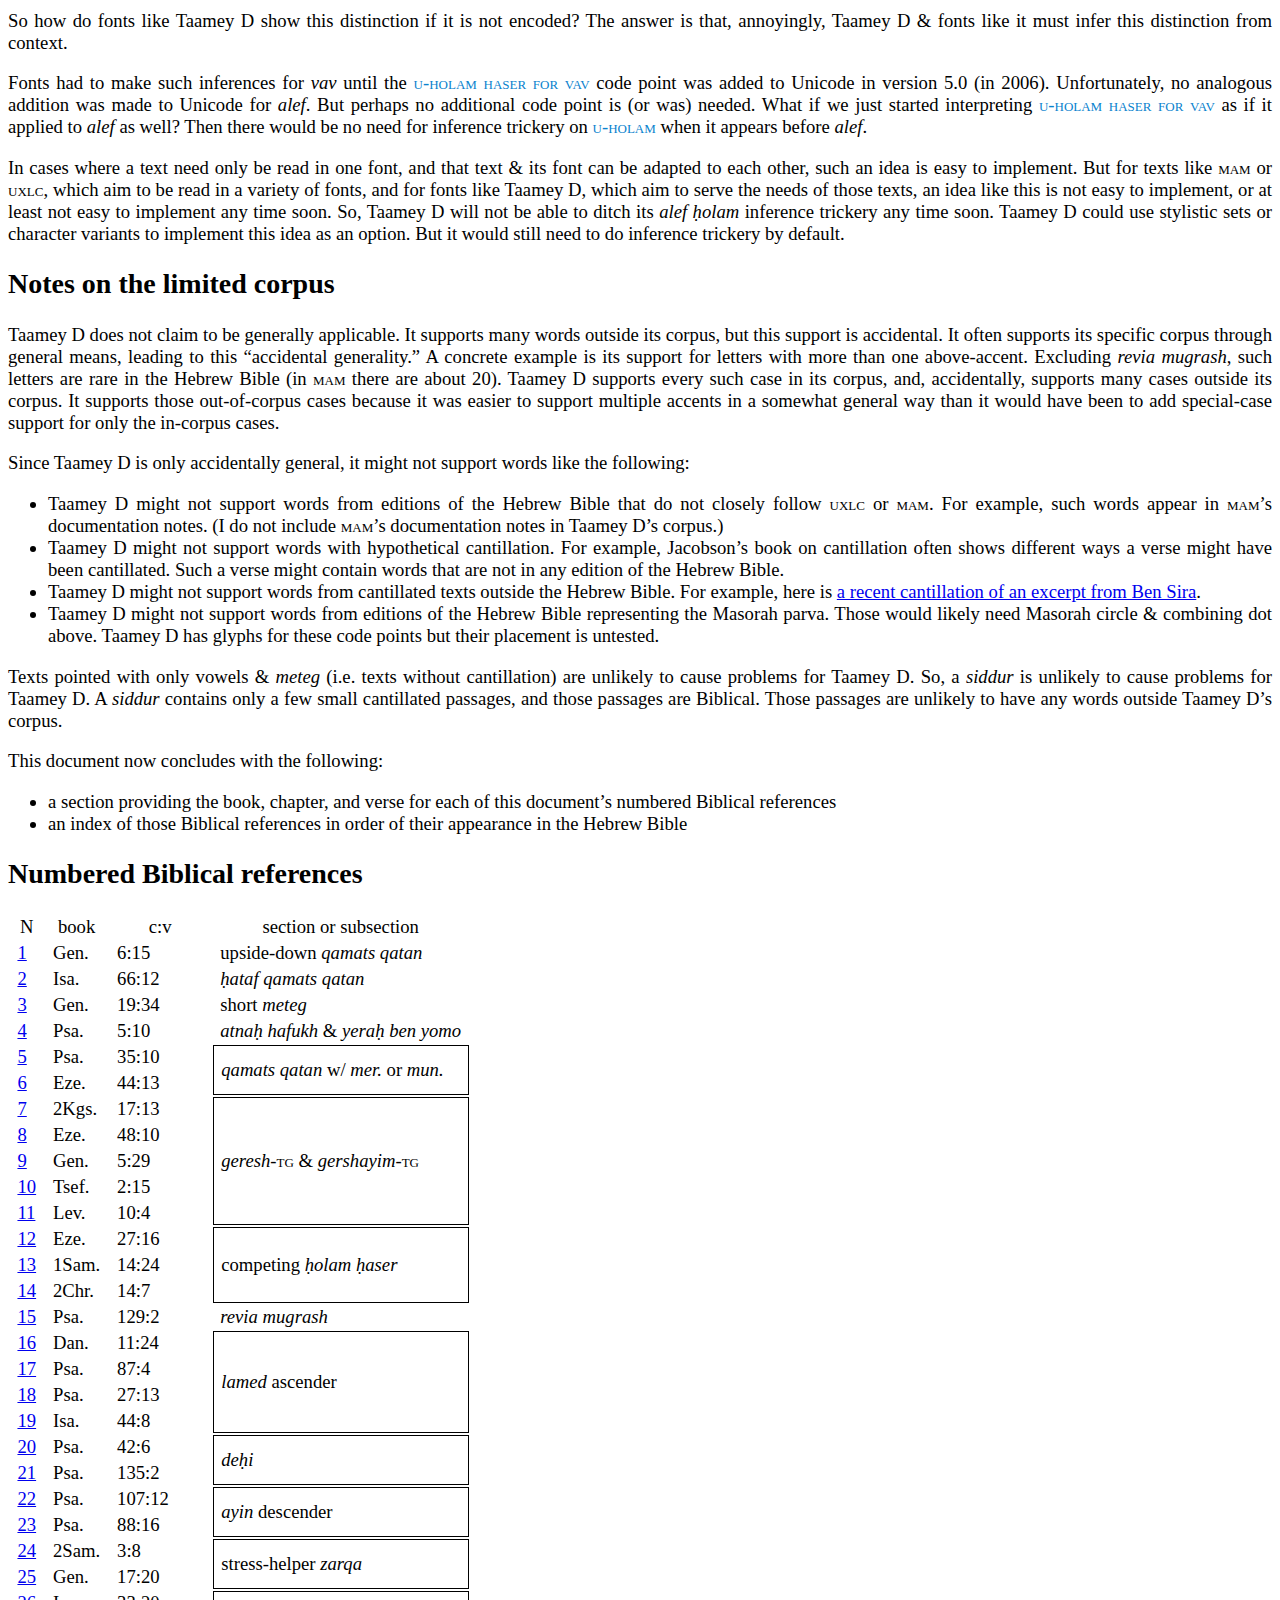
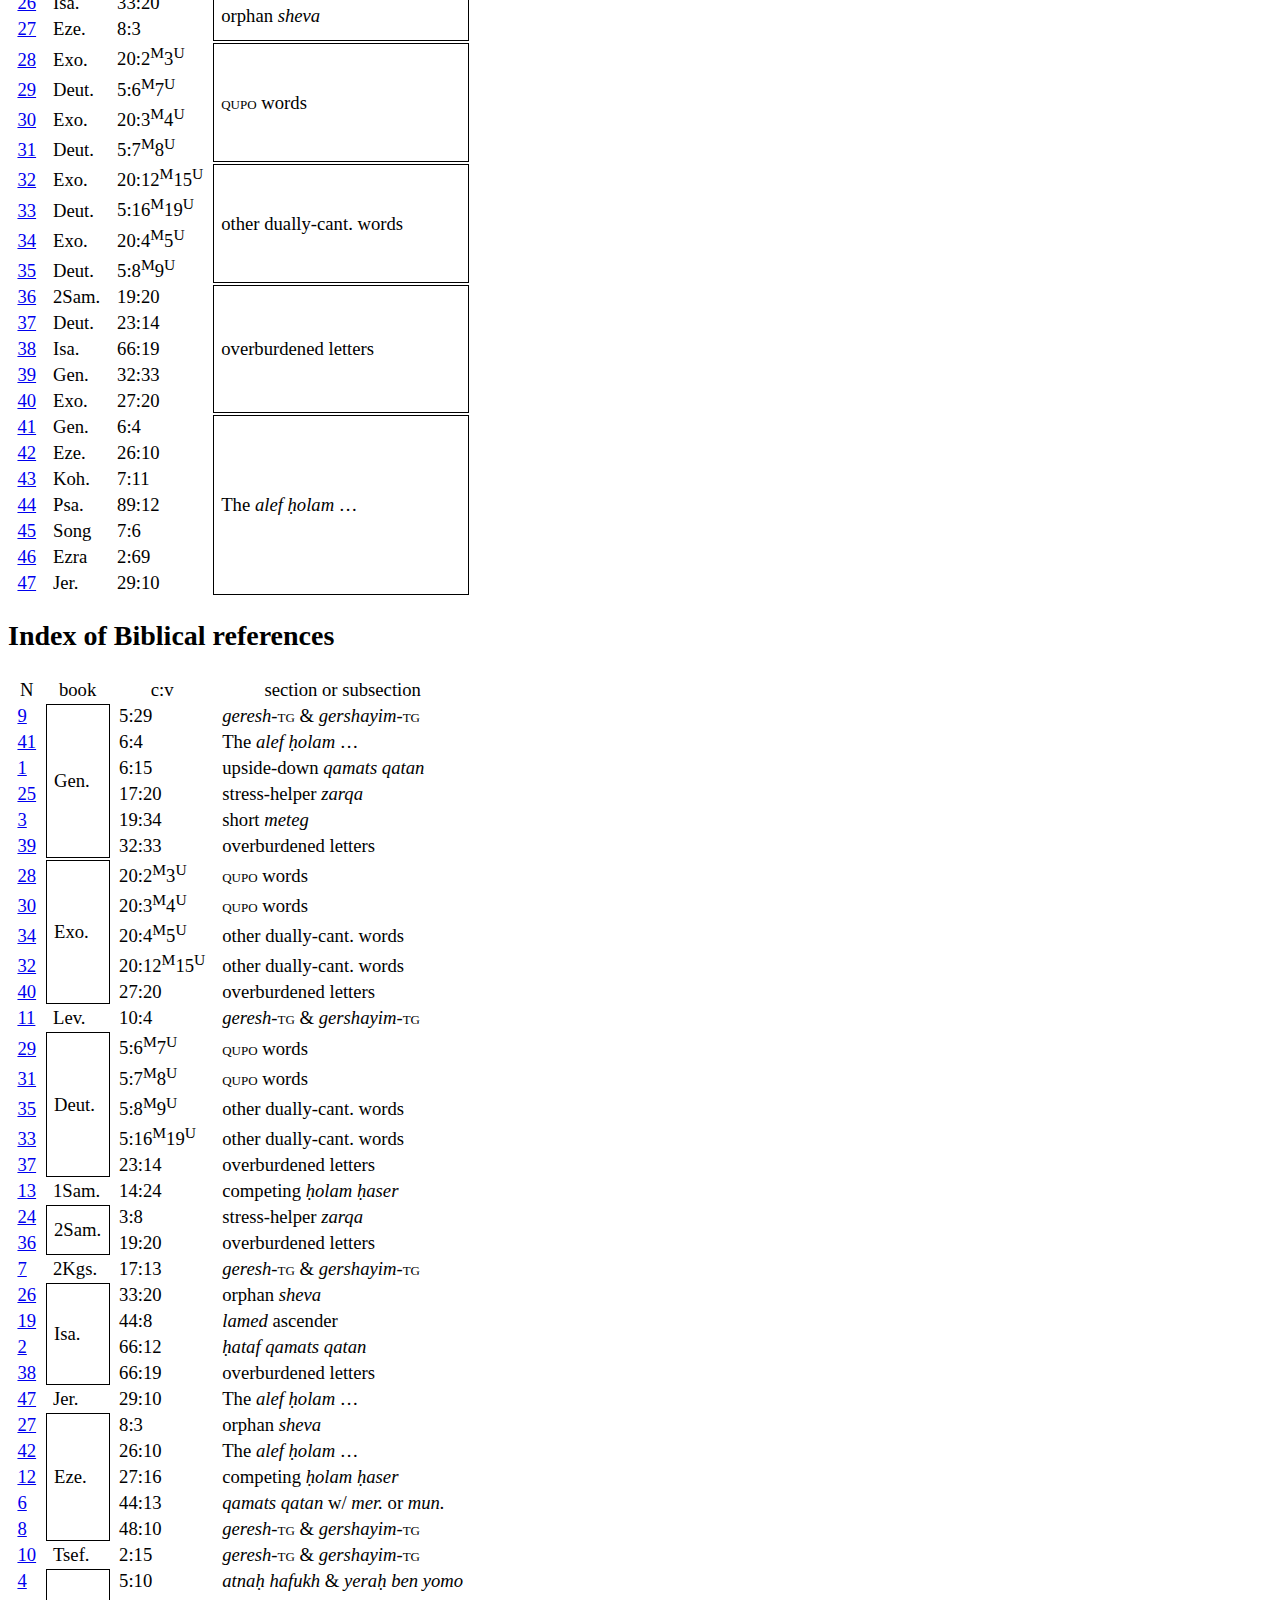
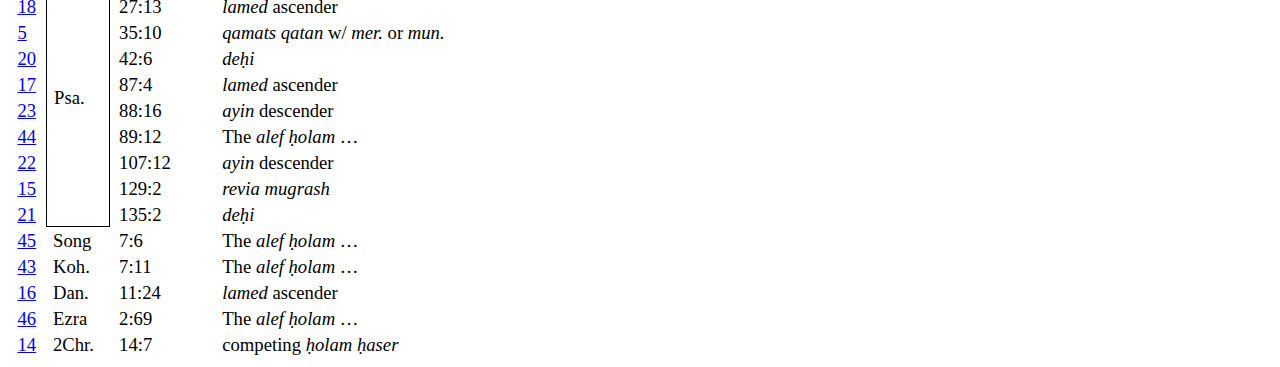
==== commit 86879985: "doc: cover UXLC's 3rd way of using U-ZARQA" ====
--- a/docs/index.html
+++ b/docs/index.html
@@ -1,8 +1,4 @@
 
-<!-- Sample tidy command: tidy.exe -errors docs/Taamey_D.html -->
-<!-- E.g.: "C:/Program Files/tidy 5.8.0/bin/tidy.exe" -errors docs/Taamey_D.html -->
-<!-- Prefix the above command with & (ampersand) for PowerShell -->
-<!-- quotes and apostrope (for copy/paste) “” ’s -->
 <!doctype html>
 <html lang="en">
 <head>
@@ -584,7 +580,7 @@
     its <span class="romanized">sifrei emet</span> name.
     (E.g., Unicode uses <span class="unicode-code-point-name">u-tipeha</span> not <span class="unicode-code-point-name">u-tarha</span>.)
     It is also slightly odd that it is not spelled <span class="unicode-code-point-name">u-tsinor</span>.
-    (E.g.,  Unicode uses <span class="unicode-code-point-name">u-tsadi</span> &amp; <span class="unicode-code-point-name">u-tsere</span>.)
+    (E.g., Unicode uses <span class="unicode-code-point-name">u-tsadi</span> &amp; <span class="unicode-code-point-name">u-tsere</span>.)
     So, the name “<span class="unicode-code-point-name">u-zinor</span>” is slightly odd in a couple of ways,
     but no big deal.
 </p>
@@ -600,8 +596,9 @@
     and it can be used for stress-helper <span class="romanized">zarqa</span>.
     <span class="small-caps">Mam</span> &amp; <span class="small-caps">uxlc</span> use <span class="unicode-code-point-name">u-zarqa</span> for stress-helper <span class="romanized">zarqa</span>.
     (<span class="small-caps">uxlc</span> has only two such uses.)
-    <!-- Those two places are 2Chr 19:2 (חֲנָ֘נִי֮) &amp; 2Sam 3:8 (אָנֹ֘כִי֮). -->
-    As a mnemonic, I think of <span class="unicode-code-point-name">u-zarqa</span> as an accidentally truncated version of <span class="unicode-code-point-name">u-zarqa stress helper</span>.
+    <!-- 2Chr 19:2 (חֲנָ֘נִי֮) &amp; 2Sam 3:8 (אָנֹ֘כִי֮). -->
+    As a mnemonic, I think of <span class="unicode-code-point-name">u-zarqa</span> as
+    an accidentally truncated version of <span class="unicode-code-point-name">u-zarqa stress helper</span>.
 </p>
 <p>
 Although <span class="small-caps">mam</span> &amp; <span class="small-caps">uxlc</span> use <span class="unicode-code-point-name">u-zarqa</span> for stress-helper <span class="romanized">zarqa</span>,
@@ -612,7 +609,8 @@
 &amp; the true accent.
 Although no word in its corpus uses <span class="unicode-code-point-name">u-zinor</span> for stress-helper <span class="romanized">zarqa</span>,
 Taamey&nbsp;D supports this.
-This support is an exception to Taamey&nbsp;D’s usual policy of unconcern for words outside its corpus.
+This support is an exception to Taamey&nbsp;D’s usual policy of unconcern
+for words outside its corpus.
 </p>
 <p>
 Using <span class="unicode-code-point-name">u-zarqa</span> for stress-helper <span class="romanized">zarqa</span>
@@ -621,7 +619,8 @@
     (There is one word in the corpus that has both <span class="romanized">qadma</span> &amp; <span class="romanized">pashta</span> though!
     This is a dually-cantillated word in the Decalogues.
     See the section
-    “<a href="#h3_qupo_words"><span class="small-caps">Qupo</span> words</a>” for information on dual cantillation.)
+    “<a href="#h3_qupo_words"><span class="small-caps">Qupo</span> words</a>”
+    for information on dual cantillation.)
 </p>
 <p>
     In the word [<a href="#ref_24" id="callout_24" title="2Sam. 3:8">24</a>] below,
@@ -652,20 +651,47 @@
 </table>
 <p>
     Taamey Frank &amp; <span class="small-caps">Sbl</span> Hebrew handle these two encodings differently.
-    For these two fonts, the “zizi” encoding causes the accent to be raised up above the <span class="romanized">ḥolam ḥaser</span> dot,
-    a somewhat radical way of mediating the competition for space between those marks.
-    Though somewhat radical, one might prefer it to the crowding seen in these two fonts
+    For these two fonts, the “zizi” encoding causes the accent
+    to be raised up above the <span class="romanized">ḥolam ḥaser</span> dot,
+    a somewhat radical way of mediating
+    the competition for space between those marks.
+    Though somewhat radical, one might
+    prefer it to the crowding seen in these two fonts
     when the “zazi” encoding is used.
-    And even this crowding still requires a someway right-biased (“early”) placement for the <span class="unicode-code-point-name">u-zarqa</span> glyph.
-    Taamey&nbsp;D’s glyphs for <span class="unicode-code-point-name">u-zarqa</span> &amp; <span class="unicode-code-point-name">u-zinor</span> are a little narrower than those of Taamey Frank &amp; <span class="small-caps">Sbl</span> Hebrew.
-    This narrower shape, combined with a left-biased (“late”) placement of the <span class="romanized">ḥolam ḥaser</span> dot, makes things come
+    And even this crowding still requires
+    a someway right-biased (“early”) placement for the <span class="unicode-code-point-name">u-zarqa</span> glyph.
+    Taamey&nbsp;D’s glyphs for <span class="unicode-code-point-name">u-zarqa</span> &amp; <span class="unicode-code-point-name">u-zinor</span>
+    are a little narrower than those of Taamey Frank &amp; <span class="small-caps">Sbl</span> Hebrew.
+    This narrower shape,
+    combined with a left-biased (“late”) placement of the <span class="romanized">ḥolam ḥaser</span> dot,
+    makes things come
     out a little better on a narrow letter like <span class="romanized">nun</span>, in my opinion.
 </p>
 <p>
-    Note that Ezra <span class="small-caps">Sil</span> uses a different shape than the other fonts for <span class="unicode-code-point-name">u-zarqa</span> &amp; <span class="unicode-code-point-name">u-zinor</span>.
+    Note that Ezra <span class="small-caps">Sil</span> uses a different shape
+    than the other fonts for <span class="unicode-code-point-name">u-zarqa</span> &amp; <span class="unicode-code-point-name">u-zinor</span>.
     Ezra <span class="small-caps">Sil</span> mimics the font used in the influential <span class="small-caps">bhs</span> edition of the <span class="small-caps">lc</span>.
-    <span class="small-caps">Bhs</span>, in turn, mimics the shape used in the <span class="small-caps">lc</span> for <span class="romanized">zarqa</span>, <span class="romanized">tsinor</span>, and <span class="romanized">tsinnorit</span>.
-</p>
+    <span class="small-caps">Bhs</span>, in turn, mimics the shape used in the <span class="small-caps">lc</span>
+    for <span class="romanized">zarqa</span>, <span class="romanized">tsinor</span>, and <span class="romanized">tsinnorit</span>.
+</p>
+<p>
+<span class="small-caps">Uxlc</span> uses <span class="unicode-code-point-name">u-zarqa</span> for more than just
+<span class="romanized">tsinnorit</span> &amp; stress-helper <span class="romanized">zarqa</span>.
+It uses <span class="unicode-code-point-name">u-zarqa</span> in ten cases
+where <span class="small-caps">bhs</span> puts a <span class="romanized">zarqa</span> before the ascender
+of a final <span class="romanized">lamed</span>.
+<span class="small-caps">Bhs</span> does this
+because that’s what the <span class="small-caps">lc</span>’s pointing scribe
+did in these cases.
+To me, this transcription is too literal.
+But as a font author, my job is to support
+every word in <span class="small-caps">uxlc</span> regardless of such judgments.
+Here’s one of the ten words:
+</p>
+<p>
+<span class="normal-word-spacing"><span class="font-family-taamey-d">וּֽלְיִשְׁמָעֵאל֘</span> [<a href="#ref_25" id="callout_25" title="Gen. 17:20">25</a>]</span>
+</p>
+
 <h3 id="h3_orphan_sheva">Orphan <span class="romanized">sheva</span> in <span class="romanized">yerushalayemah</span></h3>
 <p>In words for Jerusalem,
 the marks on or near the <span class="romanized">lamed</span>
@@ -693,7 +719,7 @@
     to be under the final <span class="romanized">mem</span>.
     Below,
     I show the pointed <span class="romanized">lamed</span> &amp; final <span class="romanized">mem</span> of a Jerusalem word
-    [<a href="#ref_25" id="callout_25" title="Isa. 33:20">25</a>]
+    [<a href="#ref_26" id="callout_26" title="Isa. 33:20">26</a>]
     with a <span class="romanized">geresh</span> accent.
     I show these letters with default letter spacing and then with wide letter spacing below.
     The wide letter spacing shows that even though in default letter spacing,
@@ -723,7 +749,7 @@
 <p>While all 4 fonts place orphan <span class="romanized">ḥiriq</span> similarly,
     only Taamey&nbsp;D uses a position for the rare orphan <span class="romanized">sheva</span>
     that is analogous to orphan <span class="romanized">ḥiriq</span>.
-    This can be seen in the word [<a href="#ref_26" id="callout_26" title="Eze. 8:3">26</a>] below (only the suffix is shown):
+    This can be seen in the word [<a href="#ref_27" id="callout_27" title="Eze. 8:3">27</a>] below (only the suffix is shown):
 </p>
 <table dir="rtl">
     <tr>
@@ -811,8 +837,8 @@
     the sections most densely packed with typographic challenges.
     Within these challenging sections, perhaps the most challenging words are
     the two <span class="small-caps">qupo</span> words,
-    <span class="romanized">panay</span> [<a href="#ref_27" id="callout_27" title="Exo. 20:2ᴹ20:3ᵁ">27</a>/<a href="#ref_28" id="callout_28" title="Deut. 5:6ᴹ5:7ᵁ">28</a>] &amp;
-    <span class="romanized">mitaḥat</span> [<a href="#ref_29" id="callout_29" title="Exo. 20:3ᴹ20:4ᵁ">29</a>/<a href="#ref_30" id="callout_30" title="Deut. 5:7ᴹ5:8ᵁ">30</a>]
+    <span class="romanized">panay</span> [<a href="#ref_28" id="callout_28" title="Exo. 20:2ᴹ20:3ᵁ">28</a>/<a href="#ref_29" id="callout_29" title="Deut. 5:6ᴹ5:7ᵁ">29</a>] &amp;
+    <span class="romanized">mitaḥat</span> [<a href="#ref_30" id="callout_30" title="Exo. 20:3ᴹ20:4ᵁ">30</a>/<a href="#ref_31" id="callout_31" title="Deut. 5:7ᴹ5:8ᵁ">31</a>]
     These words contain letters that bear a burden of
     not only two accents but also two vowels!
     <span class="small-caps">Qupo</span> is acronym I use to describe these 4 marks:
@@ -864,7 +890,7 @@
     Normally, dually-cantillated words mixing an above-accent &amp; a below-accent
     pose no great challenge since the two accents do not compete for space.
     But such above/below pairs can thwart other functions of the font.
-    In the example [<a href="#ref_31" id="callout_31" title="Exo. 20:12ᴹ20:15ᵁ">31</a>/<a href="#ref_32" id="callout_32" title="Deut. 5:16ᴹ5:19ᵁ">32</a>] below, the logic to avoid collision between
+    In the example [<a href="#ref_32" id="callout_32" title="Exo. 20:12ᴹ20:15ᵁ">32</a>/<a href="#ref_33" id="callout_33" title="Deut. 5:16ᴹ5:19ᵁ">33</a>] below, the logic to avoid collision between
     <span class="romanized">ḥolam ḥaser</span> &amp; <span class="romanized">zaqef qatan</span> seems to have been thwarted,
     in Taamey Frank &amp; <span class="small-caps">Sbl</span> Hebrew.
 </p>
@@ -893,7 +919,7 @@
 <p>
     Narrow letters like <span class="romanized">yod</span> &amp; <span class="romanized">vav</span> are easily overburdened with below-marks,
     and, depending on context, may need some extra space before or after them.
-    This is particularly true in the following example [<a href="#ref_33" id="callout_33" title="Exo. 20:4ᴹ20:5ᵁ">33</a>/<a href="#ref_34" id="callout_34" title="Deut. 5:8ᴹ5:9ᵁ">34</a>]
+    This is particularly true in the following example [<a href="#ref_34" id="callout_34" title="Exo. 20:4ᴹ20:5ᵁ">34</a>/<a href="#ref_35" id="callout_35" title="Deut. 5:8ᴹ5:9ᵁ">35</a>]
     from the Decalogues:
 </p>
 <table dir="rtl">
@@ -942,11 +968,11 @@
     <td class="font-family-ezra-sil">יָוָ֑ן</td>
     </tr>
 </table>
-<p>(References are [<a href="#ref_35" id="callout_35" title="2Sam. 19:20">35</a>], [<a href="#ref_36" id="callout_36" title="Deut. 23:14">36</a>], and [<a href="#ref_37" id="callout_37" title="Isa. 66:19">37</a>].)
+<p>(References are [<a href="#ref_36" id="callout_36" title="2Sam. 19:20">36</a>], [<a href="#ref_37" id="callout_37" title="Deut. 23:14">37</a>], and [<a href="#ref_38" id="callout_38" title="Isa. 66:19">38</a>].)
     Multiple below-marks are the most common cause of overburdened letters,
     but descenders can cause issues as well in some fonts.
     Below, Ezra <span class="small-caps">Sil</span> struggles a little, even with as wide a letter as <span class="romanized">kaf</span>.
-    (References are [<a href="#ref_38" id="callout_38" title="Gen. 32:33">38</a>] &amp; [<a href="#ref_39" id="callout_39" title="Exo. 27:20">39</a>].)
+    (References are [<a href="#ref_39" id="callout_39" title="Gen. 32:33">39</a>] &amp; [<a href="#ref_40" id="callout_40" title="Exo. 27:20">40</a>].)
 </p>
 <table dir="rtl">
     <tr>
@@ -974,10 +1000,10 @@
 </p>
 <table dir="rtl">
     <tr>
-    <th><span class="romanized">yavo·u</span> [<a href="#ref_40" id="callout_40" title="Gen. 6:4">40</a>]</th>
-    <th><span class="romanized">bevo·o</span> [<a href="#ref_41" id="callout_41" title="Eze. 26:10">41</a>]</th>
-    <th><span class="romanized">lero·ey</span> [<a href="#ref_42" id="callout_42" title="Koh. 7:11">42</a>]</th>
-    <th><span class="romanized">umlo·ah</span> [<a href="#ref_43" id="callout_43" title="Psa. 89:12">43</a>]</th>
+    <th><span class="romanized">yavo·u</span> [<a href="#ref_41" id="callout_41" title="Gen. 6:4">41</a>]</th>
+    <th><span class="romanized">bevo·o</span> [<a href="#ref_42" id="callout_42" title="Eze. 26:10">42</a>]</th>
+    <th><span class="romanized">lero·ey</span> [<a href="#ref_43" id="callout_43" title="Koh. 7:11">43</a>]</th>
+    <th><span class="romanized">umlo·ah</span> [<a href="#ref_44" id="callout_44" title="Psa. 89:12">44</a>]</th>
     </tr>
     <tr class="font-family-taamey-d">
     <td class="">יָבֹ֜<span class="attention">אוּ</span></td>
@@ -1002,9 +1028,9 @@
 </p>
 <table dir="rtl">
     <tr>
-    <th><span class="romanized">roshekh</span> [<a href="#ref_44" id="callout_44" title="Song 7:6">44</a>]</th>
-    <th><span class="romanized">ribot</span> [<a href="#ref_45" id="callout_45" title="Ezra 2:69">45</a>]</th>
-    <th><span class="romanized">melot</span> [<a href="#ref_46" id="callout_46" title="Jer. 29:10">46</a>]</th>
+    <th><span class="romanized">roshekh</span> [<a href="#ref_45" id="callout_45" title="Song 7:6">45</a>]</th>
+    <th><span class="romanized">ribot</span> [<a href="#ref_46" id="callout_46" title="Ezra 2:69">46</a>]</th>
+    <th><span class="romanized">melot</span> [<a href="#ref_47" id="callout_47" title="Jer. 29:10">47</a>]</th>
     </tr>
     <tr class="font-family-taamey-d">
     <td class=""><span class="attention">רֹא</span>שֵׁ֖ךְ</td>
@@ -1150,29 +1176,30 @@
     <td><a id="ref_21" href="#callout_21">21</a></td><td>Psa.</td><td>135:2</td></tr><tr>
     <td><a id="ref_22" href="#callout_22">22</a></td><td>Psa.</td><td>107:12</td><td rowspan="2"><span class="romanized">ayin</span> descender</td></tr><tr>
     <td><a id="ref_23" href="#callout_23">23</a></td><td>Psa.</td><td>88:16</td></tr><tr>
-    <td><a id="ref_24" href="#callout_24">24</a></td><td>2Sam.</td><td>3:8</td><td>stress-helper <span class="romanized">zarqa</span></td></tr><tr>
-    <td><a id="ref_25" href="#callout_25">25</a></td><td>Isa.</td><td>33:20</td><td rowspan="2">orphan <span class="romanized">sheva</span></td></tr><tr>
-    <td><a id="ref_26" href="#callout_26">26</a></td><td>Eze.</td><td>8:3</td></tr><tr>
-    <td><a id="ref_27" href="#callout_27">27</a></td><td>Exo.</td><td>20:2<sup>M</sup>3<sup>U</sup></td><td rowspan="4"><span class="small-caps">qupo</span> words</td></tr><tr>
-    <td><a id="ref_28" href="#callout_28">28</a></td><td>Deut.</td><td>5:6<sup>M</sup>7<sup>U</sup></td></tr><tr>
-    <td><a id="ref_29" href="#callout_29">29</a></td><td>Exo.</td><td>20:3<sup>M</sup>4<sup>U</sup></td></tr><tr>
-    <td><a id="ref_30" href="#callout_30">30</a></td><td>Deut.</td><td>5:7<sup>M</sup>8<sup>U</sup></td></tr><tr>
-    <td><a id="ref_31" href="#callout_31">31</a></td><td>Exo.</td><td>20:12<sup>M</sup>15<sup>U</sup></td><td rowspan="4">other dually-cant. words</td></tr><tr>
-    <td><a id="ref_32" href="#callout_32">32</a></td><td>Deut.</td><td>5:16<sup>M</sup>19<sup>U</sup></td></tr><tr>
-    <td><a id="ref_33" href="#callout_33">33</a></td><td>Exo.</td><td>20:4<sup>M</sup>5<sup>U</sup></td></tr><tr>
-    <td><a id="ref_34" href="#callout_34">34</a></td><td>Deut.</td><td>5:8<sup>M</sup>9<sup>U</sup></td></tr><tr>
-    <td><a id="ref_35" href="#callout_35">35</a></td><td>2Sam.</td><td>19:20</td><td rowspan="5">overburdened letters</td></tr><tr>
-    <td><a id="ref_36" href="#callout_36">36</a></td><td>Deut.</td><td>23:14</td></tr><tr>
-    <td><a id="ref_37" href="#callout_37">37</a></td><td>Isa.</td><td>66:19</td></tr><tr>
-    <td><a id="ref_38" href="#callout_38">38</a></td><td>Gen.</td><td>32:33</td></tr><tr>
-    <td><a id="ref_39" href="#callout_39">39</a></td><td>Exo.</td><td>27:20</td></tr><tr>
-    <td><a id="ref_40" href="#callout_40">40</a></td><td>Gen.</td><td>6:4</td><td rowspan="7">The <span class="romanized">alef ḥolam</span> …</td></tr><tr>
-    <td><a id="ref_41" href="#callout_41">41</a></td><td>Eze.</td><td>26:10</td></tr><tr>
-    <td><a id="ref_42" href="#callout_42">42</a></td><td>Koh.</td><td>7:11</td></tr><tr>
-    <td><a id="ref_43" href="#callout_43">43</a></td><td>Psa.</td><td>89:12</td></tr><tr>
-    <td><a id="ref_44" href="#callout_44">44</a></td><td>Song</td><td>7:6</td></tr><tr>
-    <td><a id="ref_45" href="#callout_45">45</a></td><td>Ezra</td><td>2:69</td></tr><tr>
-    <td><a id="ref_46" href="#callout_46">46</a></td><td>Jer.</td><td>29:10</td></tr>
+    <td><a id="ref_24" href="#callout_24">24</a></td><td>2Sam.</td><td>3:8</td><td rowspan="2">stress-helper <span class="romanized">zarqa</span></td></tr><tr>
+    <td><a id="ref_25" href="#callout_25">25</a></td><td>Gen.</td><td>17:20</td></tr><tr>
+    <td><a id="ref_26" href="#callout_26">26</a></td><td>Isa.</td><td>33:20</td><td rowspan="2">orphan <span class="romanized">sheva</span></td></tr><tr>
+    <td><a id="ref_27" href="#callout_27">27</a></td><td>Eze.</td><td>8:3</td></tr><tr>
+    <td><a id="ref_28" href="#callout_28">28</a></td><td>Exo.</td><td>20:2<sup>M</sup>3<sup>U</sup></td><td rowspan="4"><span class="small-caps">qupo</span> words</td></tr><tr>
+    <td><a id="ref_29" href="#callout_29">29</a></td><td>Deut.</td><td>5:6<sup>M</sup>7<sup>U</sup></td></tr><tr>
+    <td><a id="ref_30" href="#callout_30">30</a></td><td>Exo.</td><td>20:3<sup>M</sup>4<sup>U</sup></td></tr><tr>
+    <td><a id="ref_31" href="#callout_31">31</a></td><td>Deut.</td><td>5:7<sup>M</sup>8<sup>U</sup></td></tr><tr>
+    <td><a id="ref_32" href="#callout_32">32</a></td><td>Exo.</td><td>20:12<sup>M</sup>15<sup>U</sup></td><td rowspan="4">other dually-cant. words</td></tr><tr>
+    <td><a id="ref_33" href="#callout_33">33</a></td><td>Deut.</td><td>5:16<sup>M</sup>19<sup>U</sup></td></tr><tr>
+    <td><a id="ref_34" href="#callout_34">34</a></td><td>Exo.</td><td>20:4<sup>M</sup>5<sup>U</sup></td></tr><tr>
+    <td><a id="ref_35" href="#callout_35">35</a></td><td>Deut.</td><td>5:8<sup>M</sup>9<sup>U</sup></td></tr><tr>
+    <td><a id="ref_36" href="#callout_36">36</a></td><td>2Sam.</td><td>19:20</td><td rowspan="5">overburdened letters</td></tr><tr>
+    <td><a id="ref_37" href="#callout_37">37</a></td><td>Deut.</td><td>23:14</td></tr><tr>
+    <td><a id="ref_38" href="#callout_38">38</a></td><td>Isa.</td><td>66:19</td></tr><tr>
+    <td><a id="ref_39" href="#callout_39">39</a></td><td>Gen.</td><td>32:33</td></tr><tr>
+    <td><a id="ref_40" href="#callout_40">40</a></td><td>Exo.</td><td>27:20</td></tr><tr>
+    <td><a id="ref_41" href="#callout_41">41</a></td><td>Gen.</td><td>6:4</td><td rowspan="7">The <span class="romanized">alef ḥolam</span> …</td></tr><tr>
+    <td><a id="ref_42" href="#callout_42">42</a></td><td>Eze.</td><td>26:10</td></tr><tr>
+    <td><a id="ref_43" href="#callout_43">43</a></td><td>Koh.</td><td>7:11</td></tr><tr>
+    <td><a id="ref_44" href="#callout_44">44</a></td><td>Psa.</td><td>89:12</td></tr><tr>
+    <td><a id="ref_45" href="#callout_45">45</a></td><td>Song</td><td>7:6</td></tr><tr>
+    <td><a id="ref_46" href="#callout_46">46</a></td><td>Ezra</td><td>2:69</td></tr><tr>
+    <td><a id="ref_47" href="#callout_47">47</a></td><td>Jer.</td><td>29:10</td></tr>
 </table><h2 id="index">Index of Biblical references</h2><table>
     <tr>
     <th>N</th>
@@ -1180,33 +1207,34 @@
     <th>c:v</th>
     <th>section or subsection</th>
     </tr><tr>
-    <td><a href="#callout_9">9</a></td><td rowspan="5">Gen.</td><td>5:29</td><td><span class="romanized">geresh</span>-<span class="small-caps">tg</span> &amp; <span class="romanized">gershayim</span>-<span class="small-caps">tg</span></td></tr><tr>
-    <td><a href="#callout_40">40</a></td><td>6:4</td><td>The <span class="romanized">alef ḥolam</span> …</td></tr><tr>
+    <td><a href="#callout_9">9</a></td><td rowspan="6">Gen.</td><td>5:29</td><td><span class="romanized">geresh</span>-<span class="small-caps">tg</span> &amp; <span class="romanized">gershayim</span>-<span class="small-caps">tg</span></td></tr><tr>
+    <td><a href="#callout_41">41</a></td><td>6:4</td><td>The <span class="romanized">alef ḥolam</span> …</td></tr><tr>
     <td><a href="#callout_1">1</a></td><td>6:15</td><td>upside-down <span class="romanized">qamats qatan</span></td></tr><tr>
+    <td><a href="#callout_25">25</a></td><td>17:20</td><td>stress-helper <span class="romanized">zarqa</span></td></tr><tr>
     <td><a href="#callout_3">3</a></td><td>19:34</td><td>short <span class="romanized">meteg</span></td></tr><tr>
-    <td><a href="#callout_38">38</a></td><td>32:33</td><td>overburdened letters</td></tr><tr>
-    <td><a href="#callout_27">27</a></td><td rowspan="5">Exo.</td><td>20:2<sup>M</sup>3<sup>U</sup></td><td><span class="small-caps">qupo</span> words</td></tr><tr>
-    <td><a href="#callout_29">29</a></td><td>20:3<sup>M</sup>4<sup>U</sup></td><td><span class="small-caps">qupo</span> words</td></tr><tr>
-    <td><a href="#callout_33">33</a></td><td>20:4<sup>M</sup>5<sup>U</sup></td><td>other dually-cant. words</td></tr><tr>
-    <td><a href="#callout_31">31</a></td><td>20:12<sup>M</sup>15<sup>U</sup></td><td>other dually-cant. words</td></tr><tr>
-    <td><a href="#callout_39">39</a></td><td>27:20</td><td>overburdened letters</td></tr><tr>
+    <td><a href="#callout_39">39</a></td><td>32:33</td><td>overburdened letters</td></tr><tr>
+    <td><a href="#callout_28">28</a></td><td rowspan="5">Exo.</td><td>20:2<sup>M</sup>3<sup>U</sup></td><td><span class="small-caps">qupo</span> words</td></tr><tr>
+    <td><a href="#callout_30">30</a></td><td>20:3<sup>M</sup>4<sup>U</sup></td><td><span class="small-caps">qupo</span> words</td></tr><tr>
+    <td><a href="#callout_34">34</a></td><td>20:4<sup>M</sup>5<sup>U</sup></td><td>other dually-cant. words</td></tr><tr>
+    <td><a href="#callout_32">32</a></td><td>20:12<sup>M</sup>15<sup>U</sup></td><td>other dually-cant. words</td></tr><tr>
+    <td><a href="#callout_40">40</a></td><td>27:20</td><td>overburdened letters</td></tr><tr>
     <td><a href="#callout_11">11</a></td><td>Lev.</td><td>10:4</td><td><span class="romanized">geresh</span>-<span class="small-caps">tg</span> &amp; <span class="romanized">gershayim</span>-<span class="small-caps">tg</span></td></tr><tr>
-    <td><a href="#callout_28">28</a></td><td rowspan="5">Deut.</td><td>5:6<sup>M</sup>7<sup>U</sup></td><td><span class="small-caps">qupo</span> words</td></tr><tr>
-    <td><a href="#callout_30">30</a></td><td>5:7<sup>M</sup>8<sup>U</sup></td><td><span class="small-caps">qupo</span> words</td></tr><tr>
-    <td><a href="#callout_34">34</a></td><td>5:8<sup>M</sup>9<sup>U</sup></td><td>other dually-cant. words</td></tr><tr>
-    <td><a href="#callout_32">32</a></td><td>5:16<sup>M</sup>19<sup>U</sup></td><td>other dually-cant. words</td></tr><tr>
-    <td><a href="#callout_36">36</a></td><td>23:14</td><td>overburdened letters</td></tr><tr>
+    <td><a href="#callout_29">29</a></td><td rowspan="5">Deut.</td><td>5:6<sup>M</sup>7<sup>U</sup></td><td><span class="small-caps">qupo</span> words</td></tr><tr>
+    <td><a href="#callout_31">31</a></td><td>5:7<sup>M</sup>8<sup>U</sup></td><td><span class="small-caps">qupo</span> words</td></tr><tr>
+    <td><a href="#callout_35">35</a></td><td>5:8<sup>M</sup>9<sup>U</sup></td><td>other dually-cant. words</td></tr><tr>
+    <td><a href="#callout_33">33</a></td><td>5:16<sup>M</sup>19<sup>U</sup></td><td>other dually-cant. words</td></tr><tr>
+    <td><a href="#callout_37">37</a></td><td>23:14</td><td>overburdened letters</td></tr><tr>
     <td><a href="#callout_13">13</a></td><td>1Sam.</td><td>14:24</td><td>competing <span class="romanized">ḥolam ḥaser</span></td></tr><tr>
     <td><a href="#callout_24">24</a></td><td rowspan="2">2Sam.</td><td>3:8</td><td>stress-helper <span class="romanized">zarqa</span></td></tr><tr>
-    <td><a href="#callout_35">35</a></td><td>19:20</td><td>overburdened letters</td></tr><tr>
+    <td><a href="#callout_36">36</a></td><td>19:20</td><td>overburdened letters</td></tr><tr>
     <td><a href="#callout_7">7</a></td><td>2Kgs.</td><td>17:13</td><td><span class="romanized">geresh</span>-<span class="small-caps">tg</span> &amp; <span class="romanized">gershayim</span>-<span class="small-caps">tg</span></td></tr><tr>
-    <td><a href="#callout_25">25</a></td><td rowspan="4">Isa.</td><td>33:20</td><td>orphan <span class="romanized">sheva</span></td></tr><tr>
+    <td><a href="#callout_26">26</a></td><td rowspan="4">Isa.</td><td>33:20</td><td>orphan <span class="romanized">sheva</span></td></tr><tr>
     <td><a href="#callout_19">19</a></td><td>44:8</td><td><span class="romanized">lamed</span> ascender</td></tr><tr>
     <td><a href="#callout_2">2</a></td><td>66:12</td><td><span class="romanized">ḥataf qamats qatan</span></td></tr><tr>
-    <td><a href="#callout_37">37</a></td><td>66:19</td><td>overburdened letters</td></tr><tr>
-    <td><a href="#callout_46">46</a></td><td>Jer.</td><td>29:10</td><td>The <span class="romanized">alef ḥolam</span> …</td></tr><tr>
-    <td><a href="#callout_26">26</a></td><td rowspan="5">Eze.</td><td>8:3</td><td>orphan <span class="romanized">sheva</span></td></tr><tr>
-    <td><a href="#callout_41">41</a></td><td>26:10</td><td>The <span class="romanized">alef ḥolam</span> …</td></tr><tr>
+    <td><a href="#callout_38">38</a></td><td>66:19</td><td>overburdened letters</td></tr><tr>
+    <td><a href="#callout_47">47</a></td><td>Jer.</td><td>29:10</td><td>The <span class="romanized">alef ḥolam</span> …</td></tr><tr>
+    <td><a href="#callout_27">27</a></td><td rowspan="5">Eze.</td><td>8:3</td><td>orphan <span class="romanized">sheva</span></td></tr><tr>
+    <td><a href="#callout_42">42</a></td><td>26:10</td><td>The <span class="romanized">alef ḥolam</span> …</td></tr><tr>
     <td><a href="#callout_12">12</a></td><td>27:16</td><td>competing <span class="romanized">ḥolam ḥaser</span></td></tr><tr>
     <td><a href="#callout_6">6</a></td><td>44:13</td><td><span class="romanized">qamats qatan</span> w/ <span class="romanized">mer.</span> or <span class="romanized">mun.</span></td></tr><tr>
     <td><a href="#callout_8">8</a></td><td>48:10</td><td><span class="romanized">geresh</span>-<span class="small-caps">tg</span> &amp; <span class="romanized">gershayim</span>-<span class="small-caps">tg</span></td></tr><tr>
@@ -1217,14 +1245,14 @@
     <td><a href="#callout_20">20</a></td><td>42:6</td><td><span class="romanized">deḥi</span></td></tr><tr>
     <td><a href="#callout_17">17</a></td><td>87:4</td><td><span class="romanized">lamed</span> ascender</td></tr><tr>
     <td><a href="#callout_23">23</a></td><td>88:16</td><td><span class="romanized">ayin</span> descender</td></tr><tr>
-    <td><a href="#callout_43">43</a></td><td>89:12</td><td>The <span class="romanized">alef ḥolam</span> …</td></tr><tr>
+    <td><a href="#callout_44">44</a></td><td>89:12</td><td>The <span class="romanized">alef ḥolam</span> …</td></tr><tr>
     <td><a href="#callout_22">22</a></td><td>107:12</td><td><span class="romanized">ayin</span> descender</td></tr><tr>
     <td><a href="#callout_15">15</a></td><td>129:2</td><td><span class="romanized">revia mugrash</span></td></tr><tr>
     <td><a href="#callout_21">21</a></td><td>135:2</td><td><span class="romanized">deḥi</span></td></tr><tr>
-    <td><a href="#callout_44">44</a></td><td>Song</td><td>7:6</td><td>The <span class="romanized">alef ḥolam</span> …</td></tr><tr>
-    <td><a href="#callout_42">42</a></td><td>Koh.</td><td>7:11</td><td>The <span class="romanized">alef ḥolam</span> …</td></tr><tr>
+    <td><a href="#callout_45">45</a></td><td>Song</td><td>7:6</td><td>The <span class="romanized">alef ḥolam</span> …</td></tr><tr>
+    <td><a href="#callout_43">43</a></td><td>Koh.</td><td>7:11</td><td>The <span class="romanized">alef ḥolam</span> …</td></tr><tr>
     <td><a href="#callout_16">16</a></td><td>Dan.</td><td>11:24</td><td><span class="romanized">lamed</span> ascender</td></tr><tr>
-    <td><a href="#callout_45">45</a></td><td>Ezra</td><td>2:69</td><td>The <span class="romanized">alef ḥolam</span> …</td></tr><tr>
+    <td><a href="#callout_46">46</a></td><td>Ezra</td><td>2:69</td><td>The <span class="romanized">alef ḥolam</span> …</td></tr><tr>
     <td><a href="#callout_14">14</a></td><td>2Chr.</td><td>14:7</td><td>competing <span class="romanized">ḥolam ḥaser</span></td></tr>
 </table>
 </body>
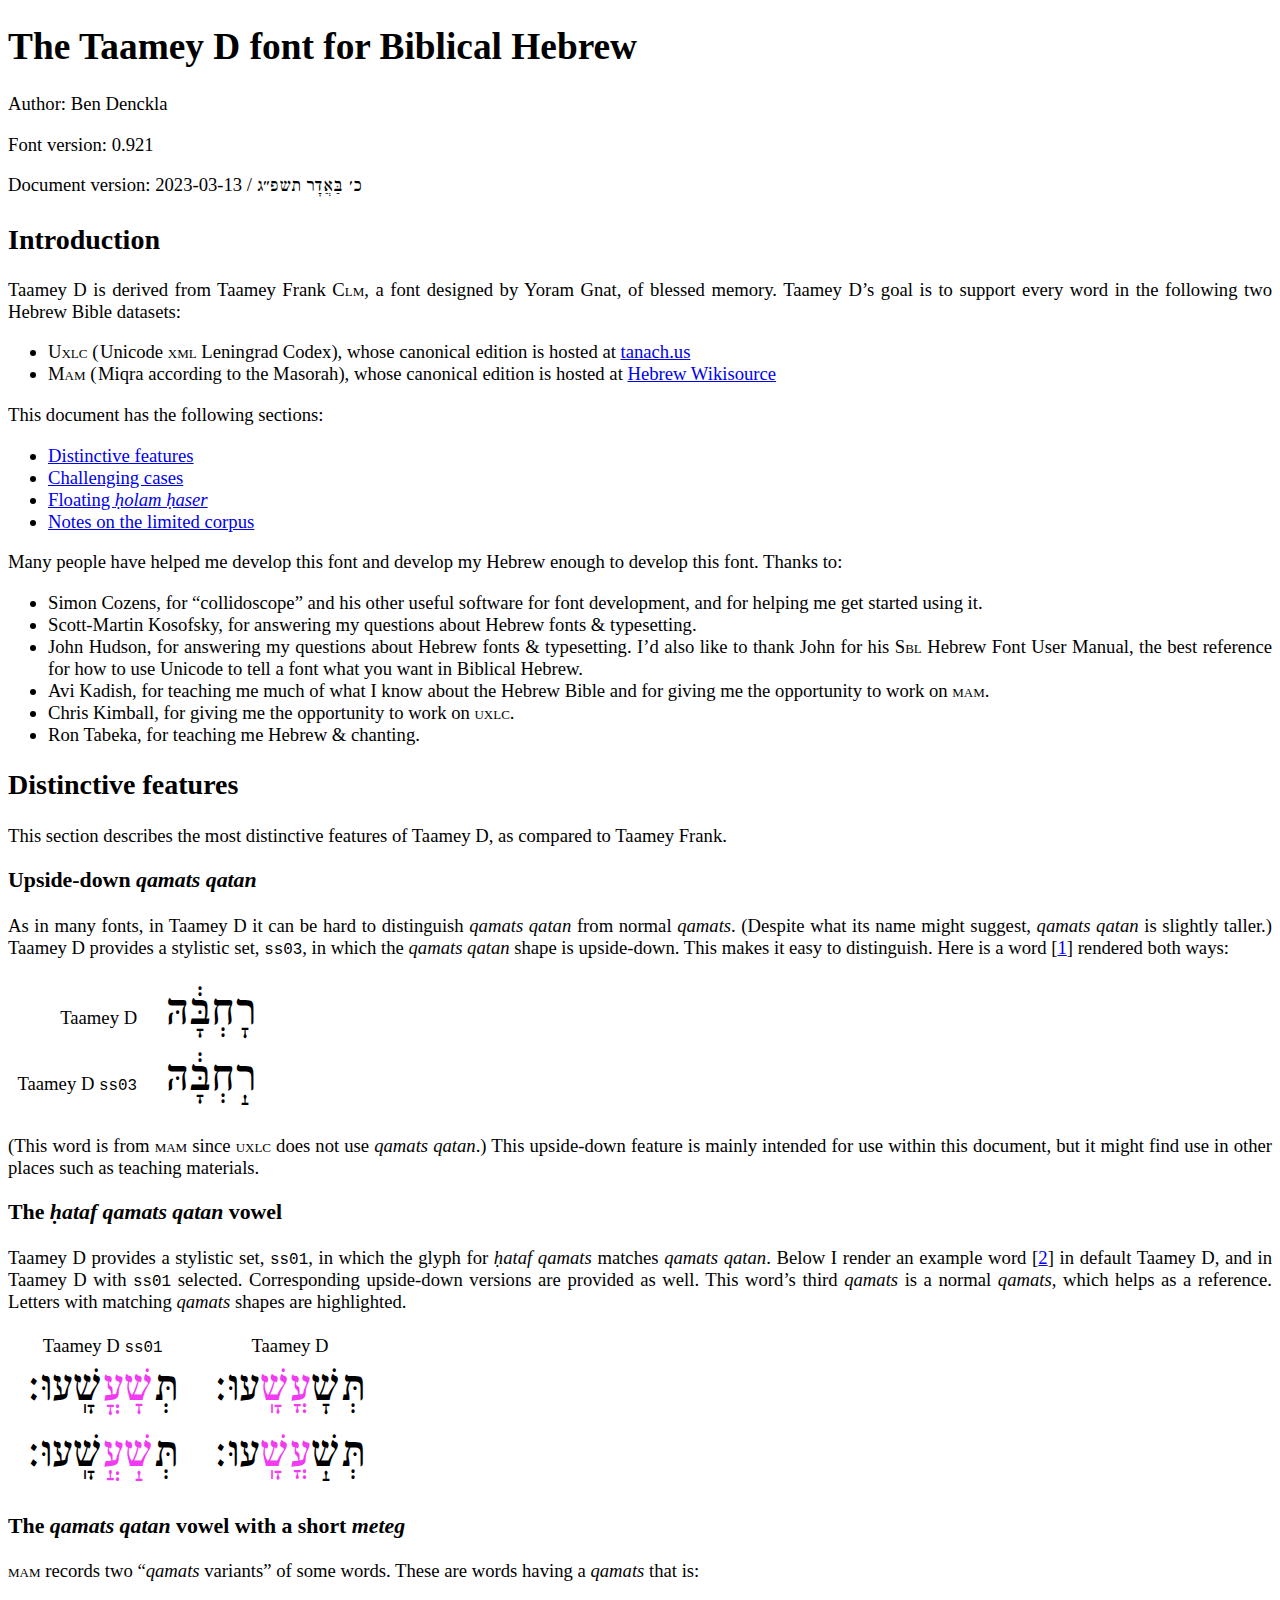
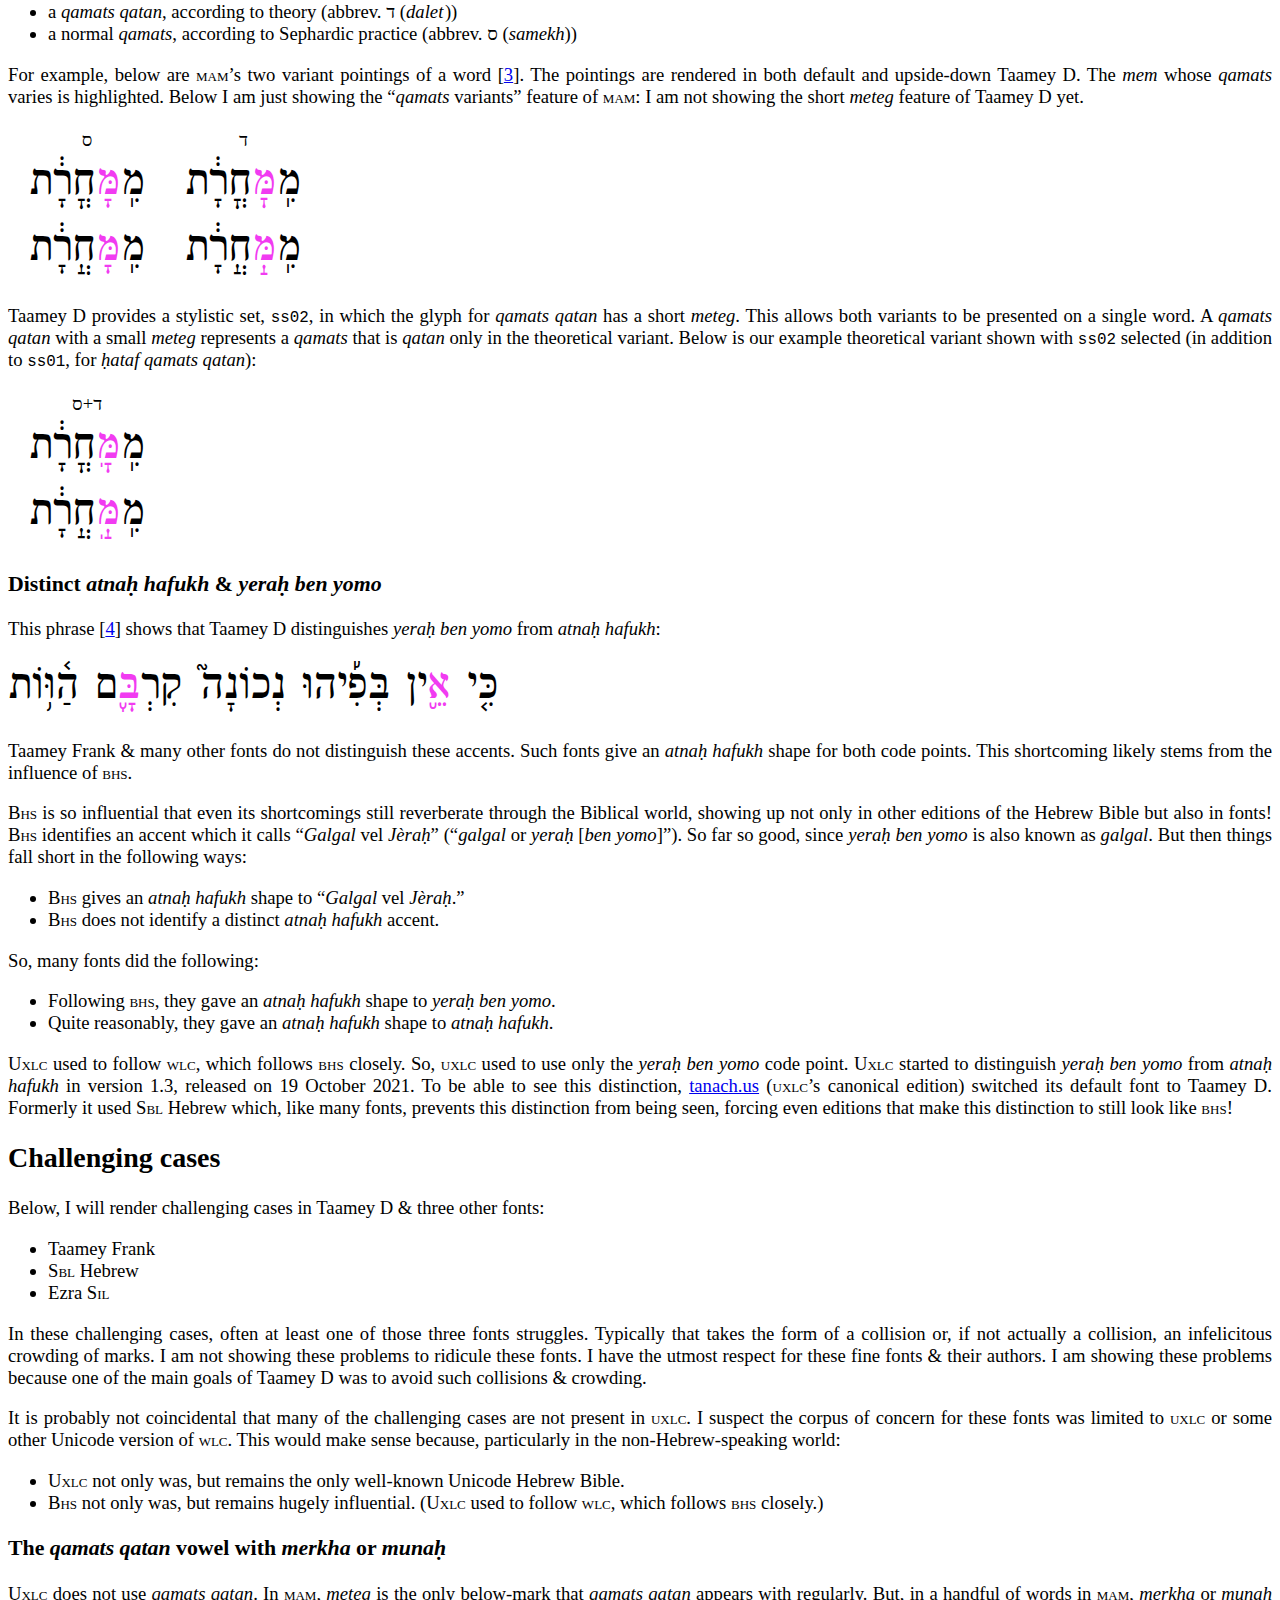
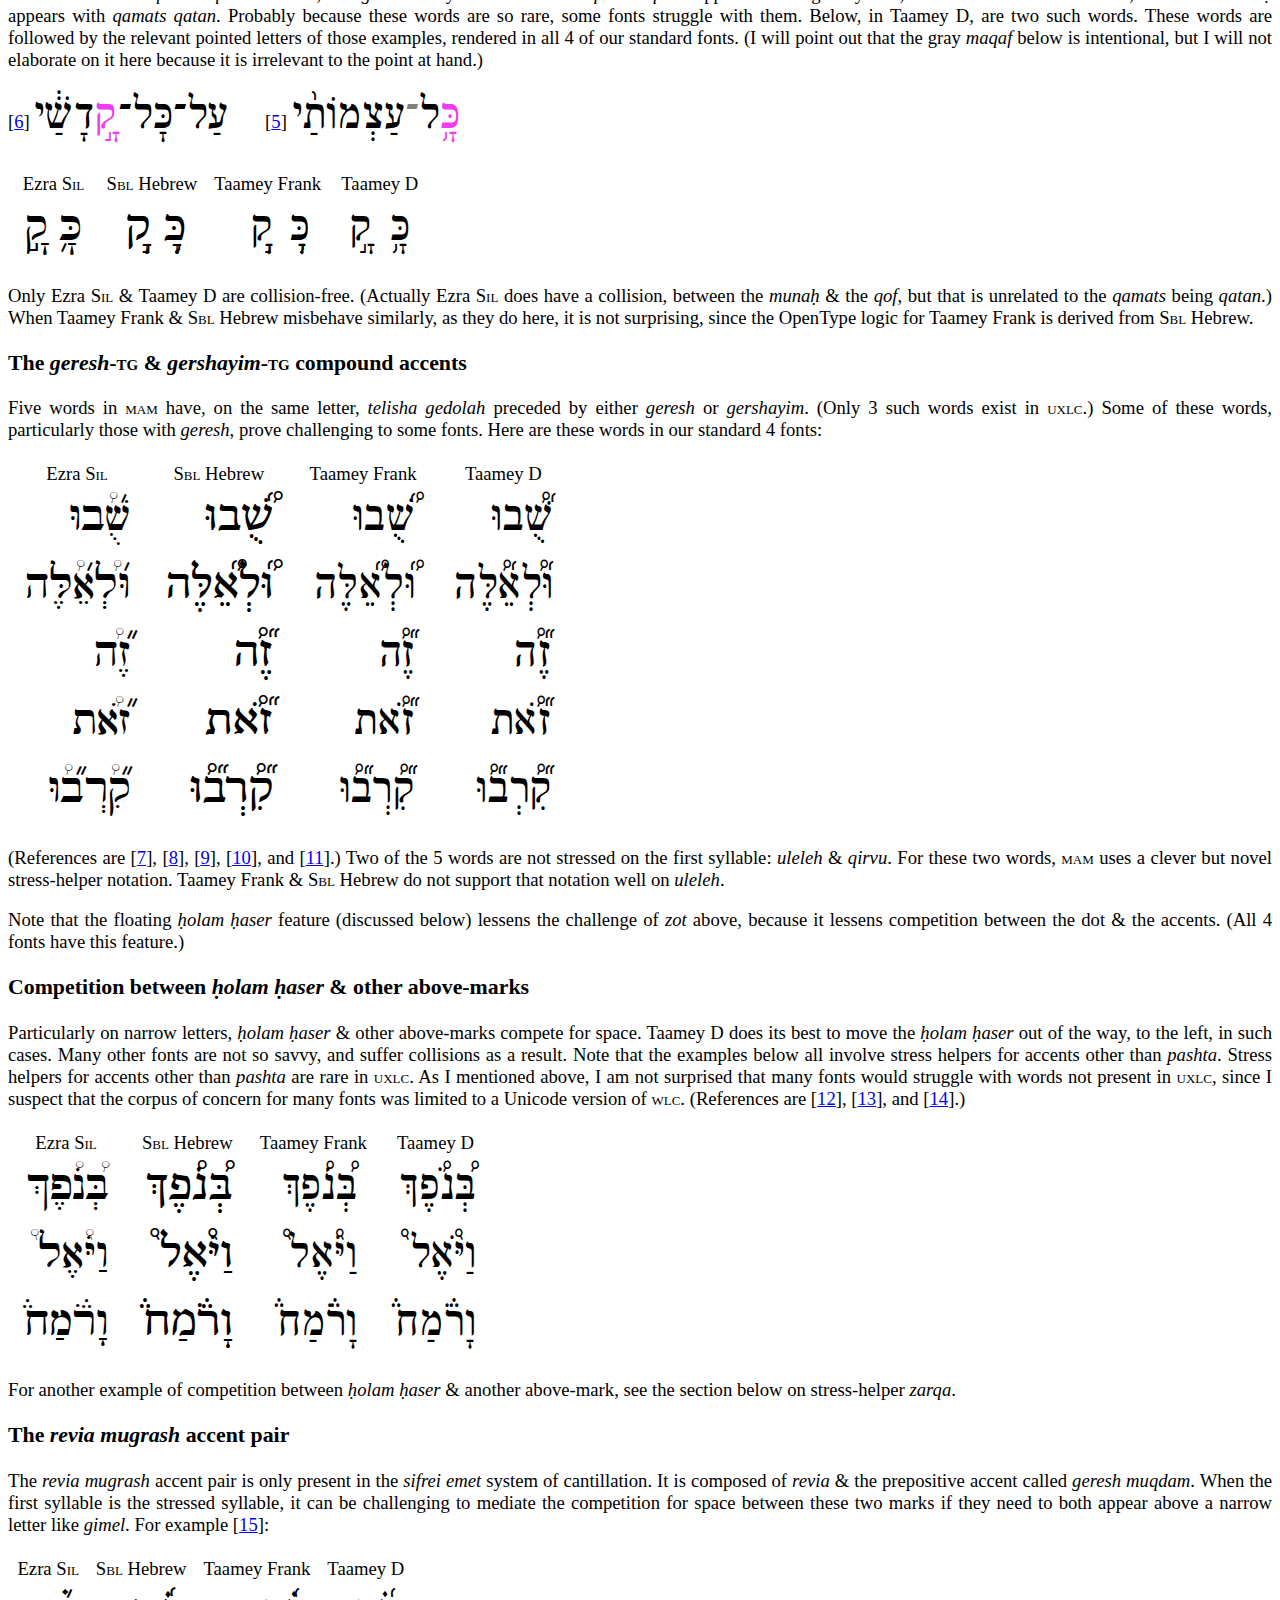
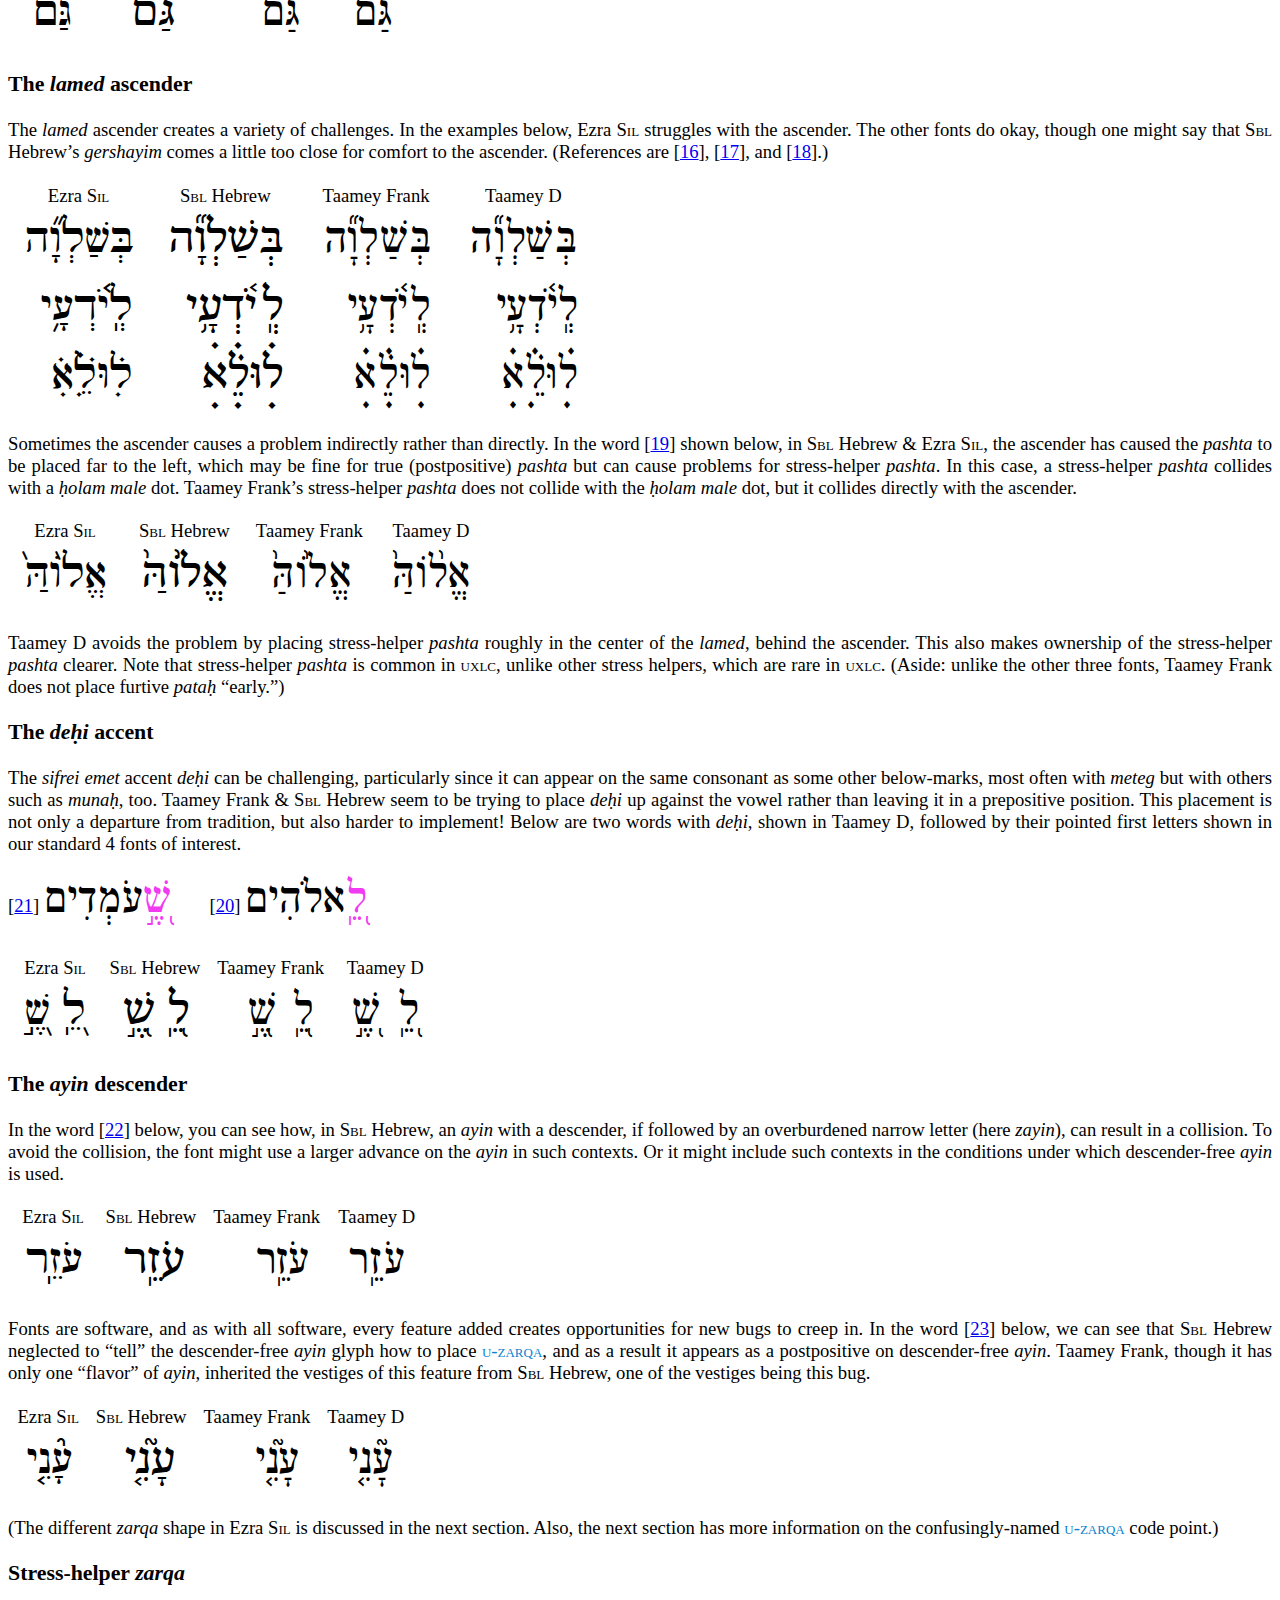
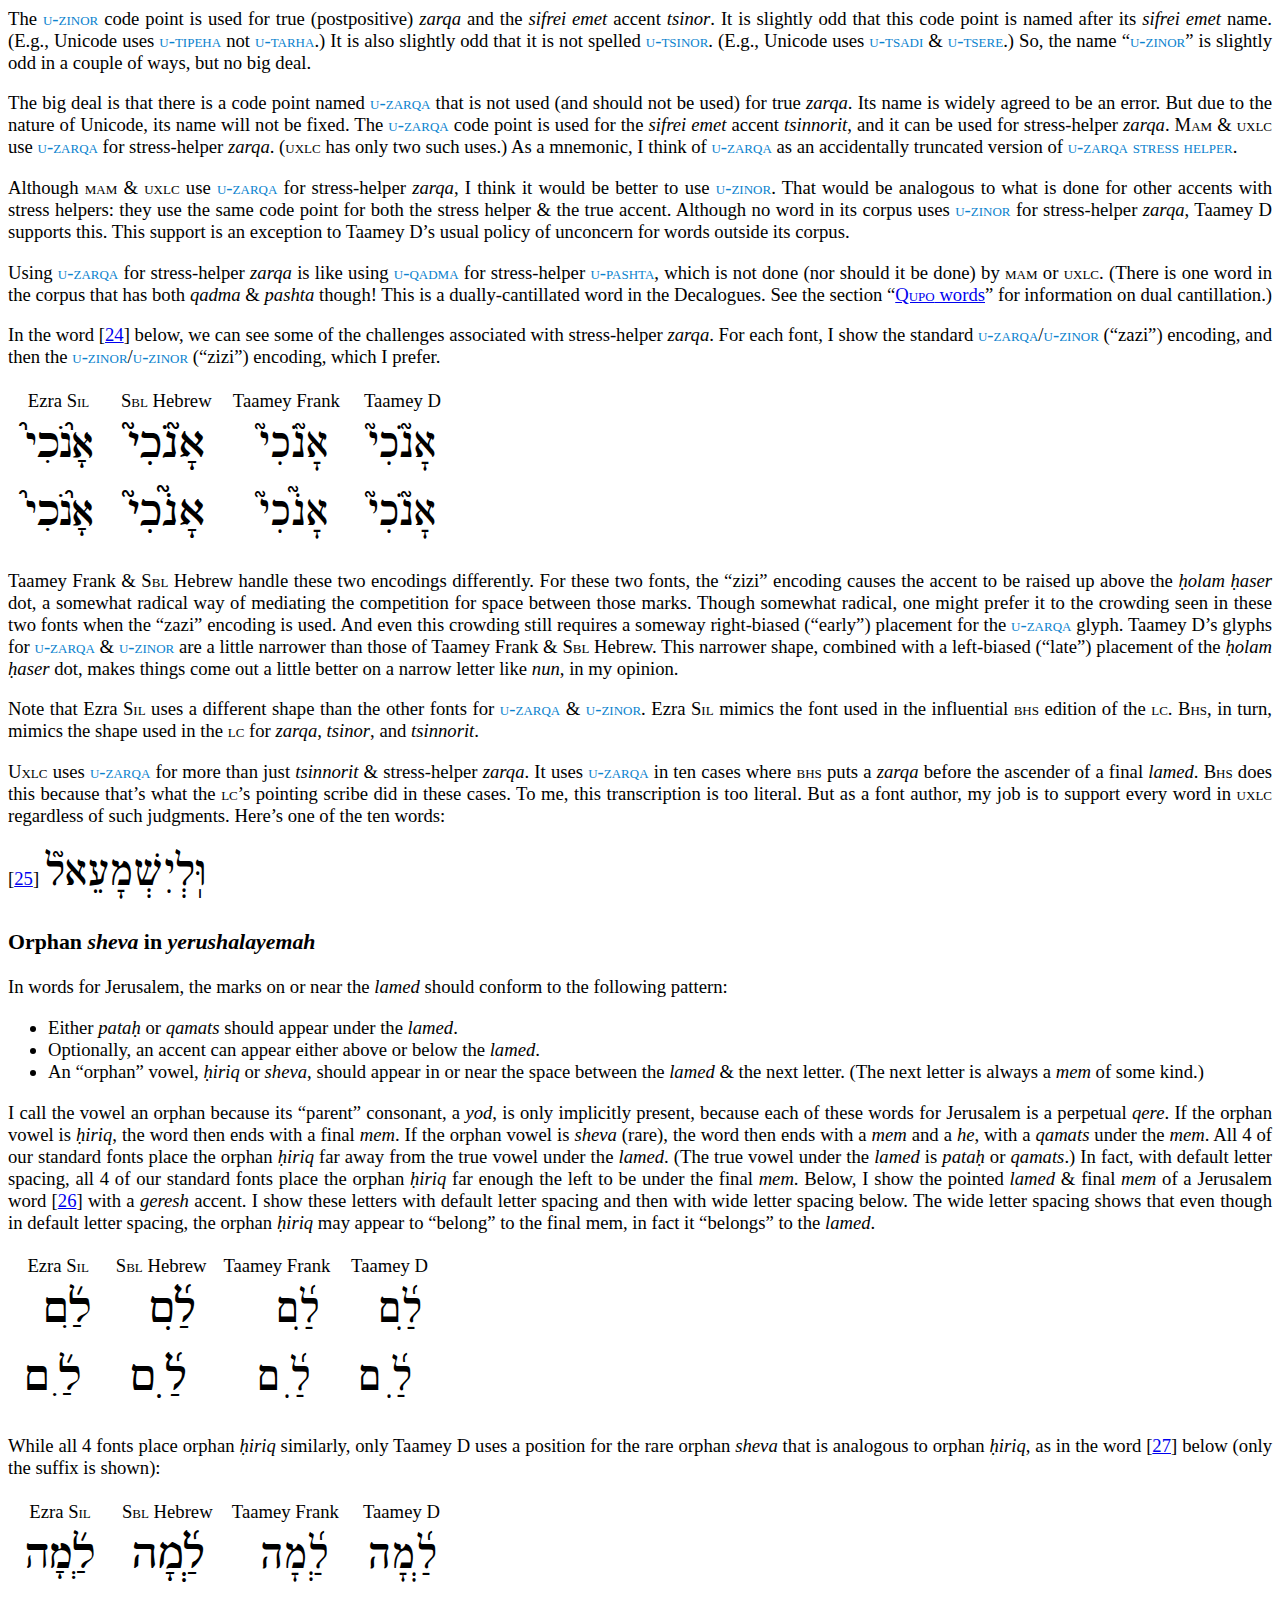
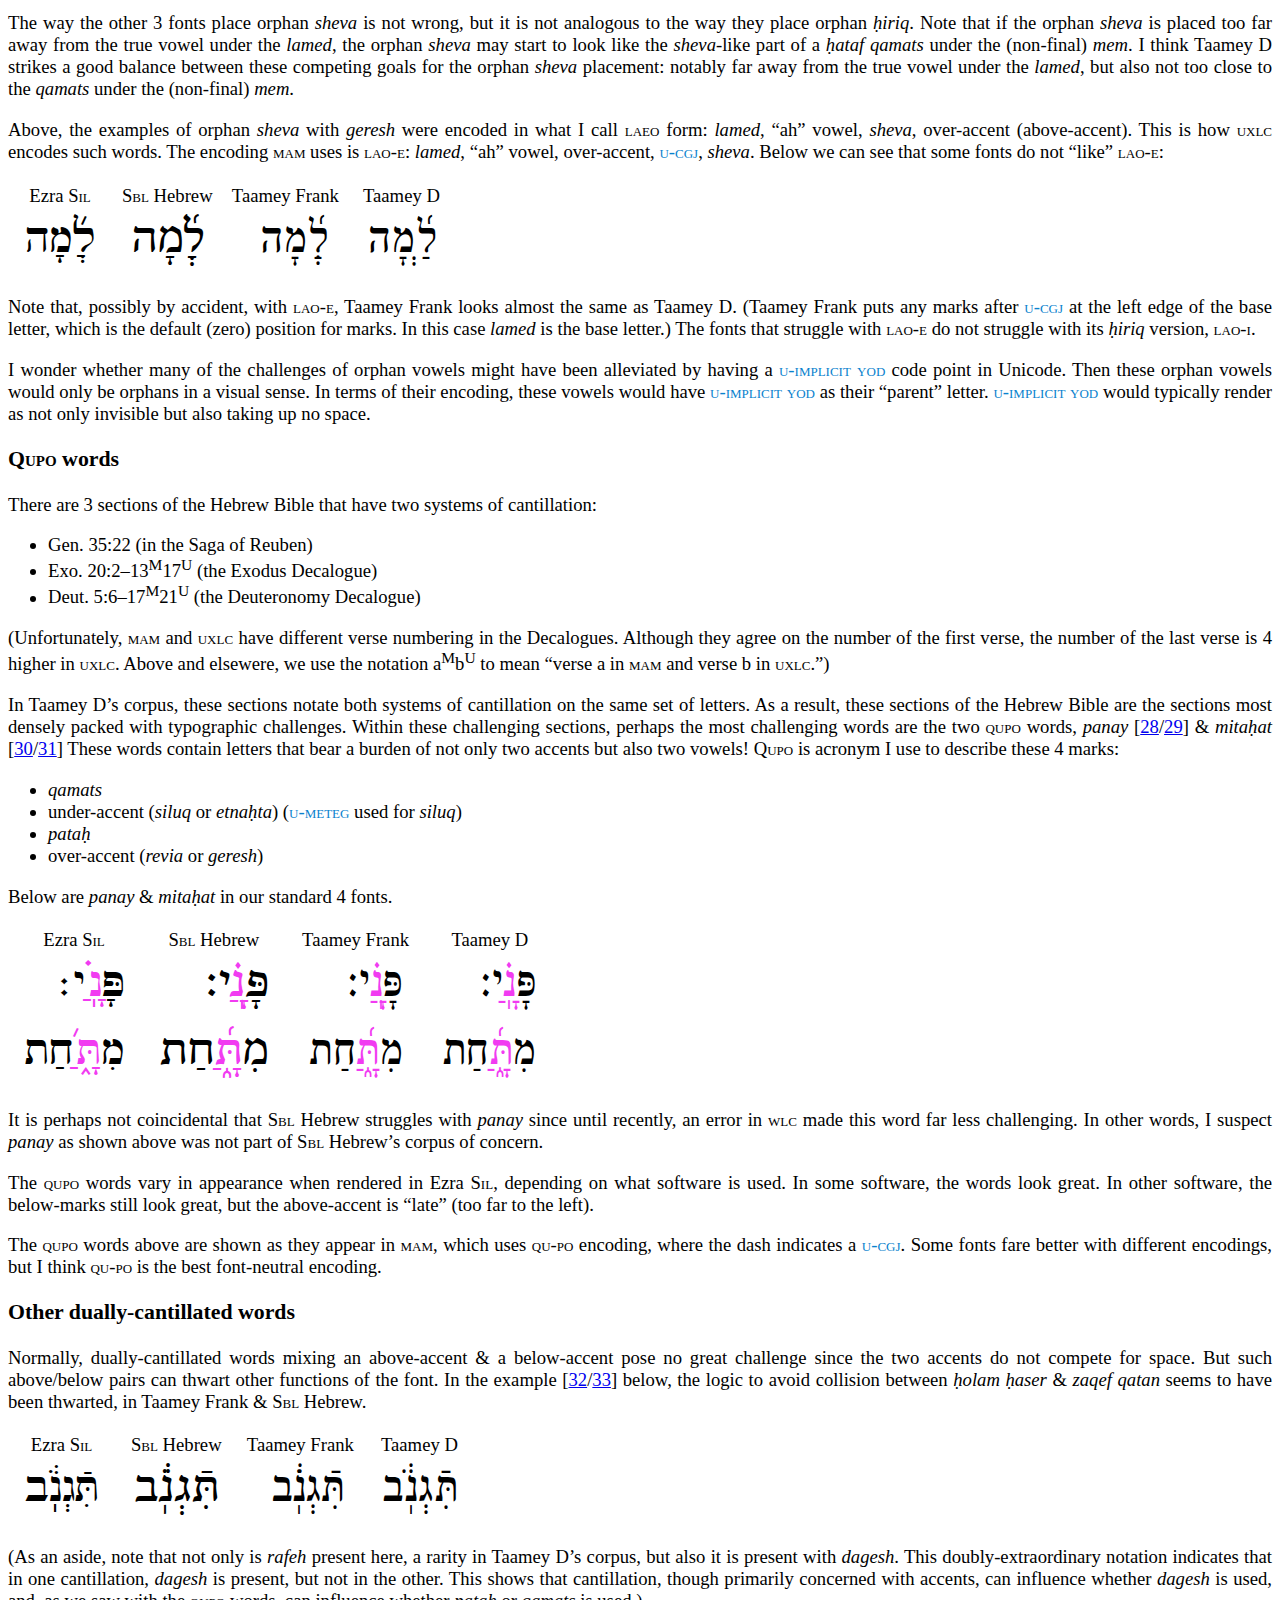
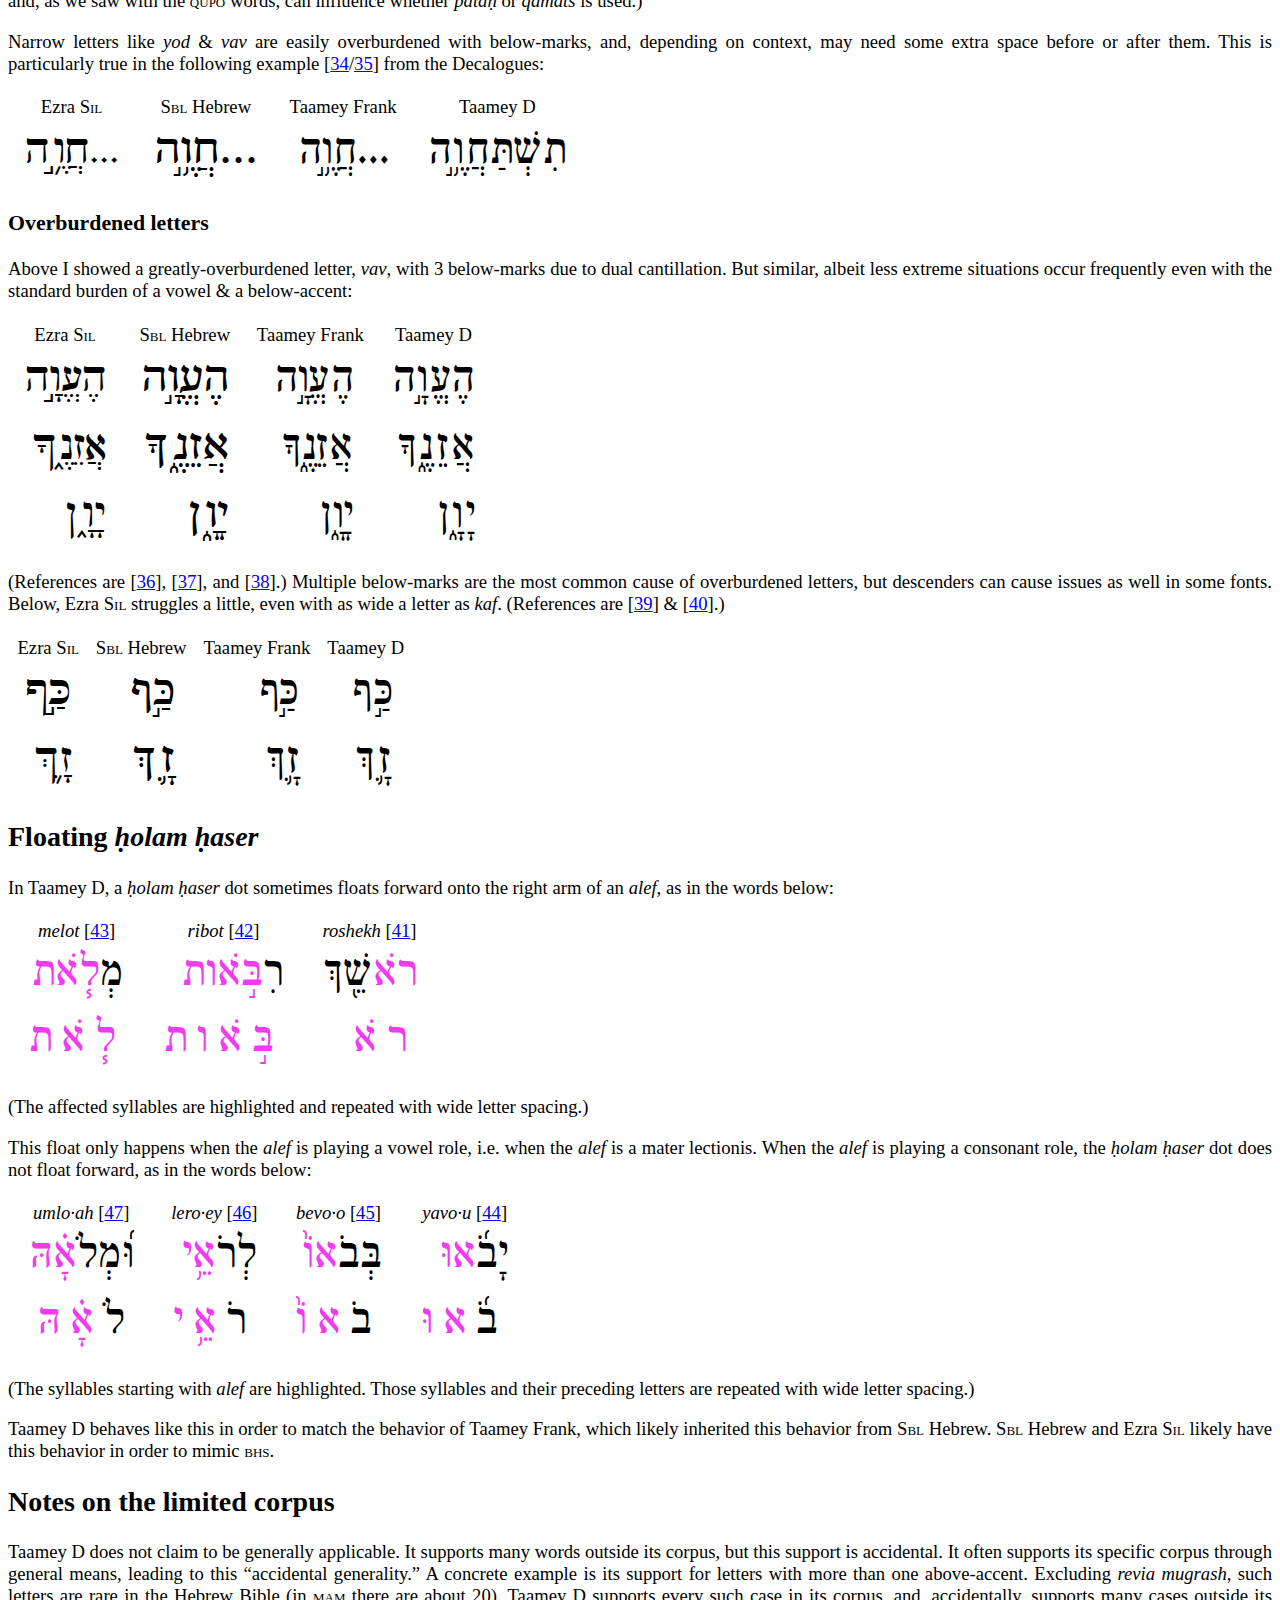
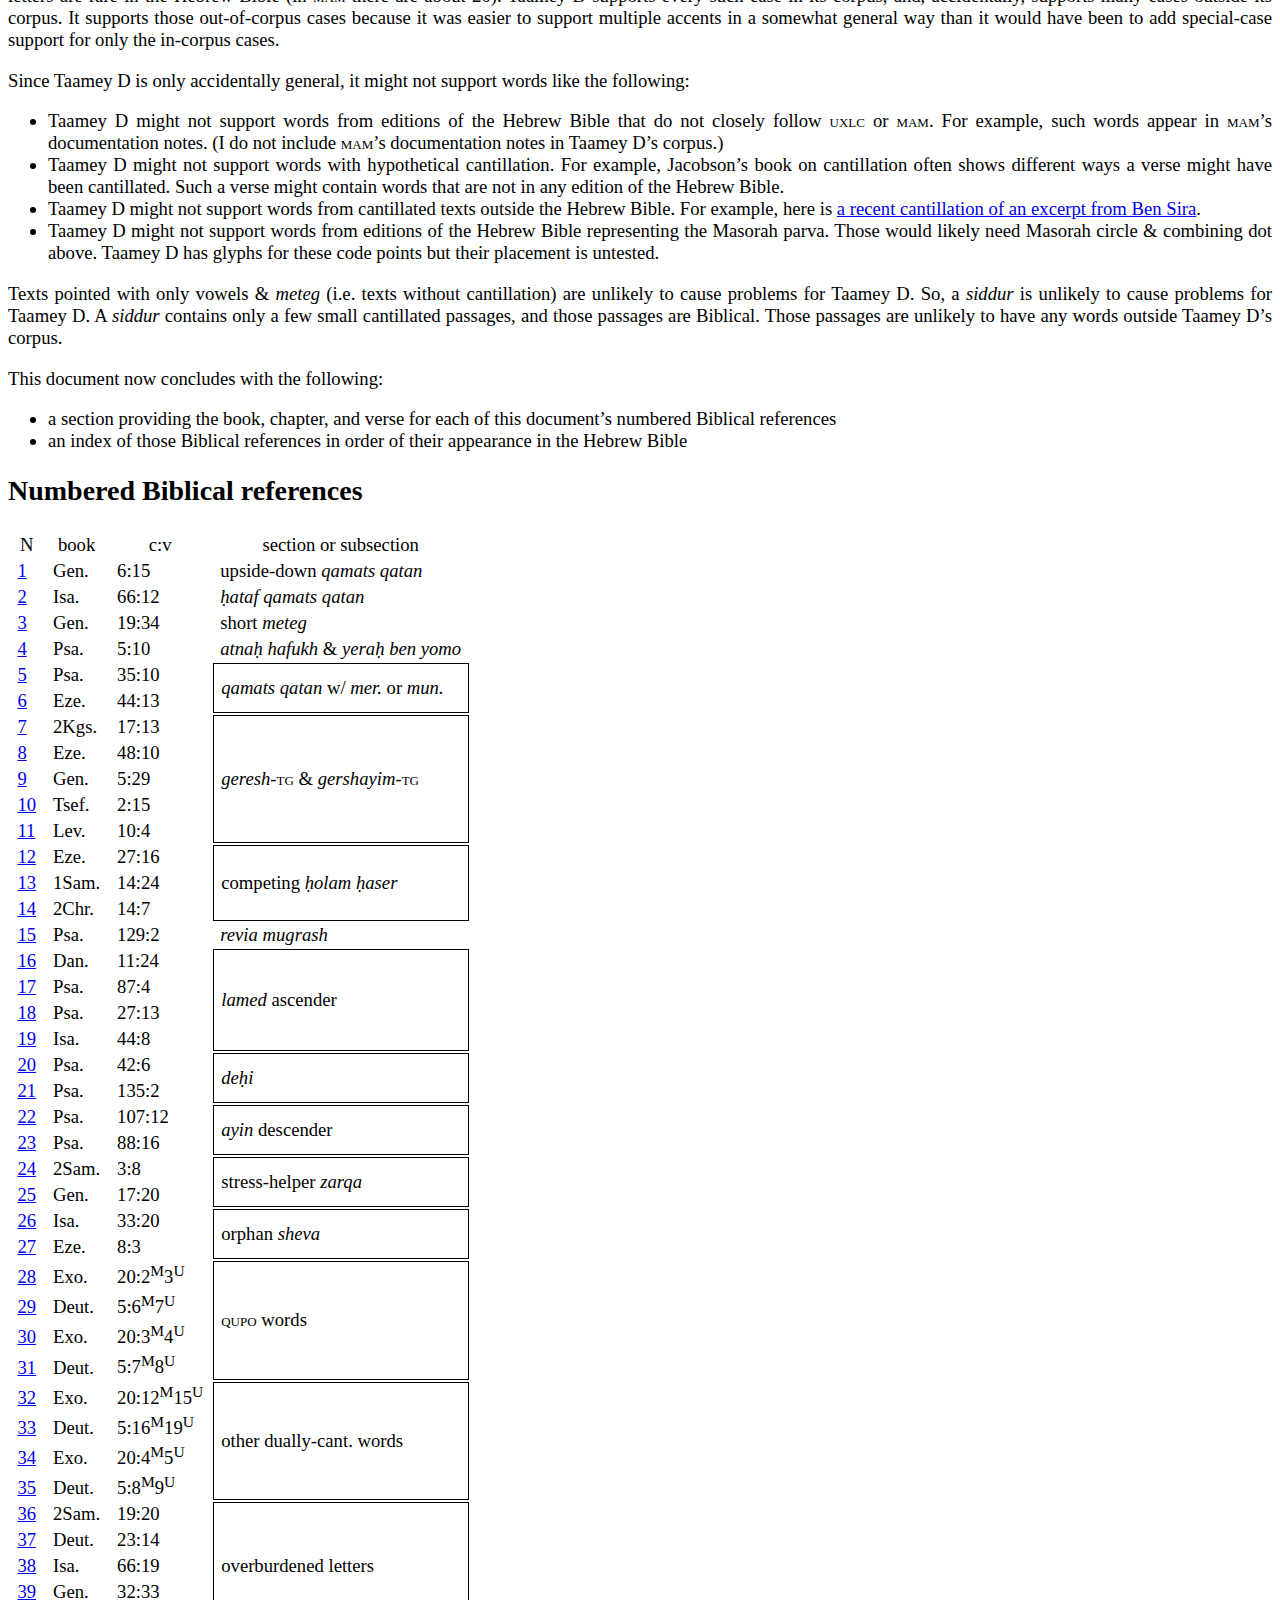
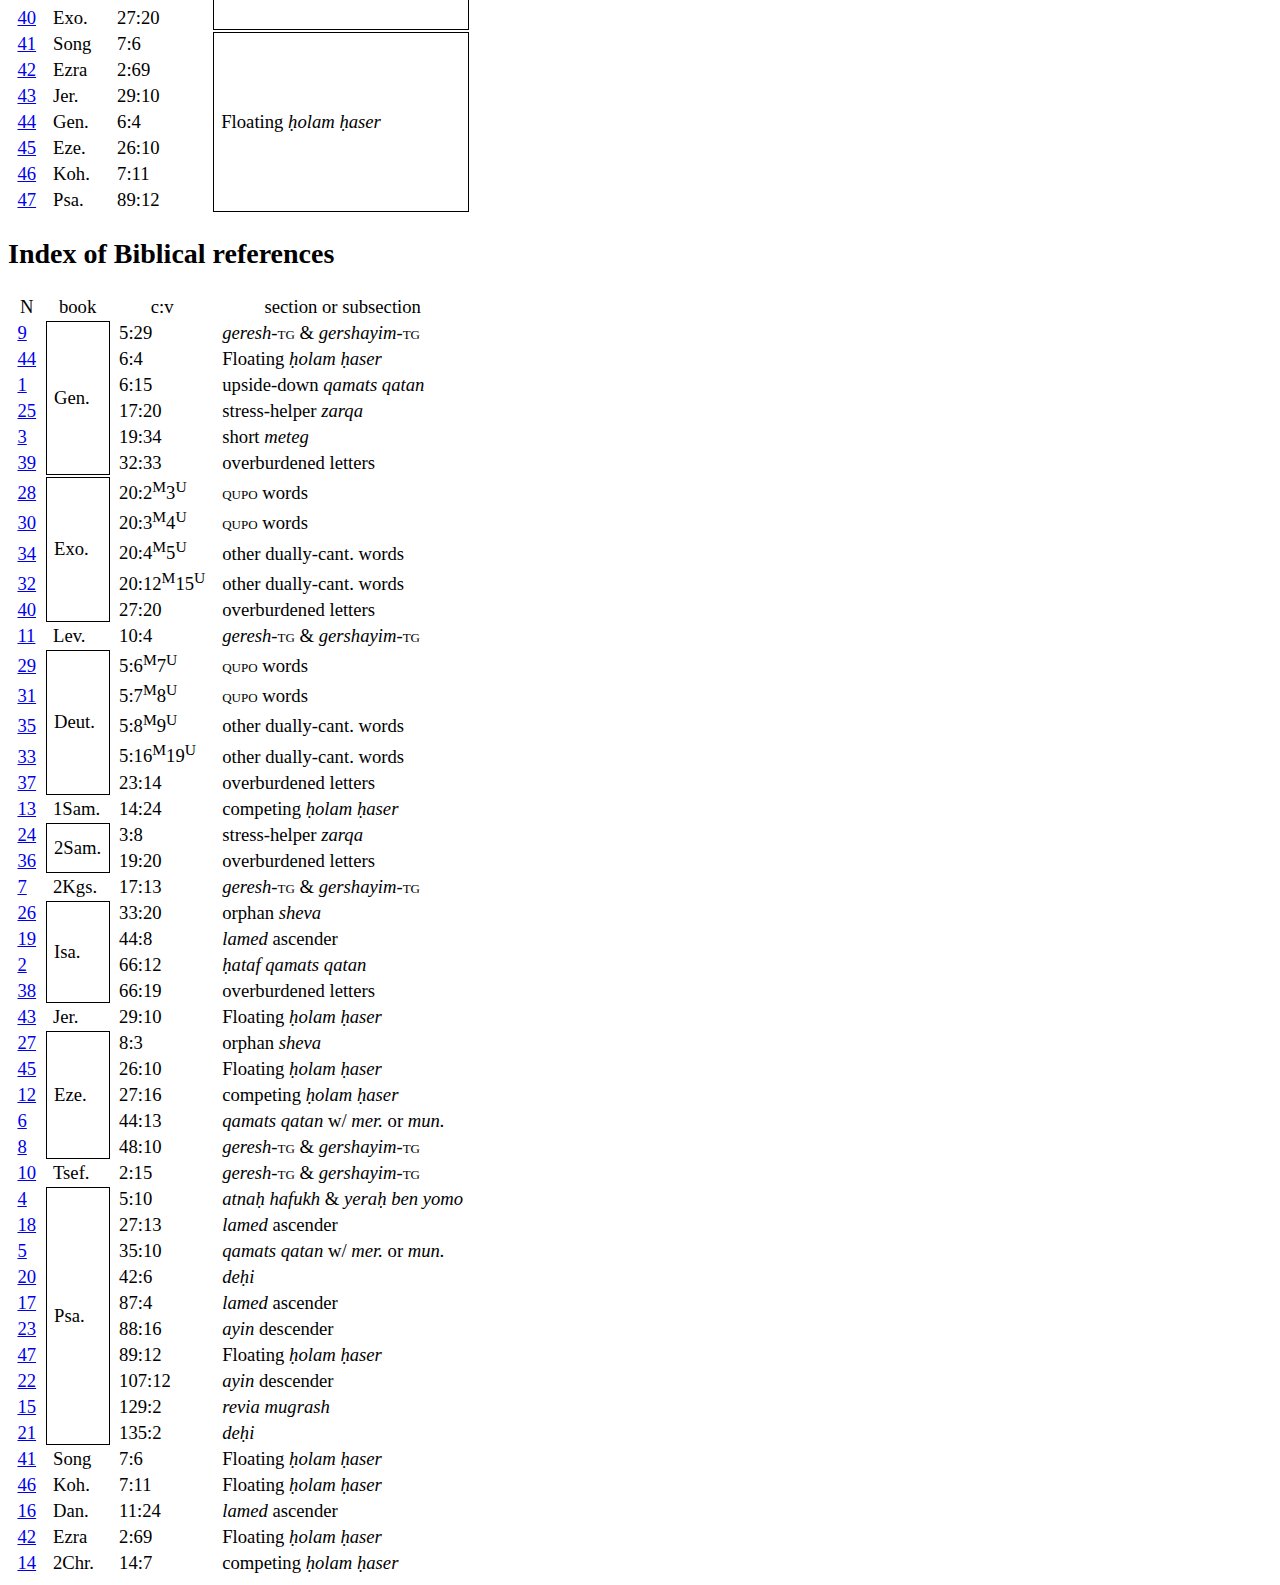
==== commit ba8c328c: "revise documentation of alef ḥolam feature" ====
--- a/docs/index.html
+++ b/docs/index.html
@@ -11,7 +11,7 @@
 <p>Author: Ben Denckla</p>
 <p>Font version: 0.921</p>
 <!-- Hebrew date below can be gotten from https://www.hebcal.com/converter -->
-<p>Document version: 2023-03-02 / <span class="font-family-taamey-frank-clm-inline">י׳ בַּאֲדָר תשפ״ג</span></p>
+<p>Document version: 2023-03-13 / <span class="font-family-taamey-frank-clm-inline">כ׳ בַּאֲדָר תשפ״ג</span></p>
 
 <h2>Introduction</h2>
 <p>
@@ -37,7 +37,7 @@
 <ul>
 <li><a href="#h2_distinctive_features">Distinctive features</a></li>
 <li><a href="#h2_challenging_cases">Challenging cases</a></li>
-<li><a href="#h2_alef_xolam">The <span class="romanized">alef ḥolam</span> vowel</a></li>
+<li><a href="#h2_floating_xolam_xaser">Floating <span class="romanized">ḥolam ḥaser</span></a></li>
 <li><a href="#h2_notes_on_the_limited_corpus">Notes on the limited corpus</a></li>
 </ul>
 
@@ -363,10 +363,10 @@
     Taamey Frank &amp; <span class="small-caps">Sbl</span> Hebrew do not support that notation well
     on <span class="romanized">uleleh</span>.
 </p>
-<p>Note that the <span class="romanized">alef ḥolam</span> feature
+<p>Note that the floating <span class="romanized">ḥolam ḥaser</span> feature
     (discussed below) lessens the challenge of <span class="romanized">zot</span> above, because
-    it lessens competition between the <span class="romanized">ḥolam</span> dot &amp; the accents.
-    (All 4 fonts have this <span class="romanized">alef ḥolam</span> feature.)
+    it lessens competition between the dot &amp; the accents.
+    (All 4 fonts have this feature.)
 </p>
 <h3>Competition between <span class="romanized">ḥolam ḥaser</span> &amp; other above-marks</h3>
 <p>Particularly on narrow letters, <span class="romanized">ḥolam ḥaser</span> &amp; other above-marks compete for space.
@@ -748,8 +748,8 @@
 </table>
 <p>While all 4 fonts place orphan <span class="romanized">ḥiriq</span> similarly,
     only Taamey&nbsp;D uses a position for the rare orphan <span class="romanized">sheva</span>
-    that is analogous to orphan <span class="romanized">ḥiriq</span>.
-    This can be seen in the word [<a href="#ref_27" id="callout_27" title="Eze. 8:3">27</a>] below (only the suffix is shown):
+    that is analogous to orphan <span class="romanized">ḥiriq</span>, as
+    in the word [<a href="#ref_27" id="callout_27" title="Eze. 8:3">27</a>] below (only the suffix is shown):
 </p>
 <table dir="rtl">
     <tr>
@@ -779,8 +779,7 @@
     This is how <span class="small-caps">uxlc</span> encodes such words.
     The encoding <span class="small-caps">mam</span> uses is <span class="small-caps">lao-e</span>:
     <span class="romanized">lamed</span>, “ah” vowel, over-accent, <span class="unicode-code-point-name">u-cgj</span>, <span class="romanized">sheva</span>.
-    Some fonts do not handle this <span class="small-caps">lao-e</span> encoding well,
-    as can be seen when we use it on the same suffix as above:
+    Below we can see that some fonts do not “like” <span class="small-caps">lao-e</span>:
 </p>
 <table dir="rtl">
     <tr>
@@ -994,16 +993,44 @@
     <td class="font-family-ezra-sil">זָ֛ךְ</td>
     </tr>
 </table>
-<h2 id="h2_alef_xolam">The <span class="romanized">alef ḥolam</span> vowel</h2>
-<p>The following words have a <span class="romanized">ḥolam ḥaser</span> dot on a
-letter preceding a syllable starting with <span class="hair-space-after"><span class="romanized">alef</span></span>:
-</p>
-<table dir="rtl">
-    <tr>
-    <th><span class="romanized">yavo·u</span> [<a href="#ref_41" id="callout_41" title="Gen. 6:4">41</a>]</th>
-    <th><span class="romanized">bevo·o</span> [<a href="#ref_42" id="callout_42" title="Eze. 26:10">42</a>]</th>
-    <th><span class="romanized">lero·ey</span> [<a href="#ref_43" id="callout_43" title="Koh. 7:11">43</a>]</th>
-    <th><span class="romanized">umlo·ah</span> [<a href="#ref_44" id="callout_44" title="Psa. 89:12">44</a>]</th>
+<h2 id="h2_floating_xolam_xaser">Floating <span class="romanized">ḥolam ḥaser</span></h2><p>
+In Taamey&nbsp;D, a <span class="romanized">ḥolam ḥaser</span> dot sometimes floats forward onto
+            the right arm of an <span class="romanized">alef</span>, as in the words
+            below:
+</p>
+<table dir="rtl">
+    <tr>
+    <th><span class="romanized">roshekh</span> [<a href="#ref_41" id="callout_41" title="Song 7:6">41</a>]</th>
+    <th><span class="romanized">ribot</span> [<a href="#ref_42" id="callout_42" title="Ezra 2:69">42</a>]</th>
+    <th><span class="romanized">melot</span> [<a href="#ref_43" id="callout_43" title="Jer. 29:10">43</a>]</th>
+    </tr>
+    <tr class="font-family-taamey-d">
+    <td class=""><span class="attention">רֹא</span>שֵׁ֖ךְ</td>
+    <td class="">רִ<span class="attention">בֹּ֣אות</span></td>
+    <td class="">מְ<span class="attention">לֹ֧את</span></td>
+    </tr>
+    <tr class="font-family-taamey-d">
+    <td class="wide-letter-spacing"><span class="attention">רֹא</span></td>
+    <td class="wide-letter-spacing"><span class="attention">בֹּ֣אות</span></td>
+    <td class="wide-letter-spacing"><span class="attention">לֹ֧את</span></td>
+    </tr>
+</table><p>
+(The affected syllables are highlighted and repeated with wide
+            letter spacing.)
+</p>
+<p>
+This float only happens when the <span class="romanized">alef</span> is playing
+            a vowel role, i.e. when the <span class="romanized">alef</span> is a mater lectionis.
+            When the <span class="romanized">alef</span> is playing a consonant role,
+            the <span class="romanized">ḥolam ḥaser</span> dot does not float forward, as in
+            the words below:
+</p>
+<table dir="rtl">
+    <tr>
+    <th><span class="romanized">yavo·u</span> [<a href="#ref_44" id="callout_44" title="Gen. 6:4">44</a>]</th>
+    <th><span class="romanized">bevo·o</span> [<a href="#ref_45" id="callout_45" title="Eze. 26:10">45</a>]</th>
+    <th><span class="romanized">lero·ey</span> [<a href="#ref_46" id="callout_46" title="Koh. 7:11">46</a>]</th>
+    <th><span class="romanized">umlo·ah</span> [<a href="#ref_47" id="callout_47" title="Psa. 89:12">47</a>]</th>
     </tr>
     <tr class="font-family-taamey-d">
     <td class="">יָבֹ֜<span class="attention">אוּ</span></td>
@@ -1018,84 +1045,15 @@
     <td class="wide-letter-spacing">לֹ<span class="attention">אָ֗הּ</span></td>
     </tr>
 </table><p>
-    (The syllable starting with <span class="romanized">alef</span> is highlighted.)
-    (Those syllables and their preceding letters are repeated with wide letter spacing,
-    to clarify the “ownership” of the <span class="romanized">ḥolam ḥaser</span> dot, particularly
-    when it is “owned” by a <span class="romanized">lamed</span>.)
-</p>
-<p>
-    The following words have a <span class="romanized">ḥolam male</span> dot on an <span class="romanized">alef</span> mater lectionis:
-</p>
-<table dir="rtl">
-    <tr>
-    <th><span class="romanized">roshekh</span> [<a href="#ref_45" id="callout_45" title="Song 7:6">45</a>]</th>
-    <th><span class="romanized">ribot</span> [<a href="#ref_46" id="callout_46" title="Ezra 2:69">46</a>]</th>
-    <th><span class="romanized">melot</span> [<a href="#ref_47" id="callout_47" title="Jer. 29:10">47</a>]</th>
-    </tr>
-    <tr class="font-family-taamey-d">
-    <td class=""><span class="attention">רֹא</span>שֵׁ֖ךְ</td>
-    <td class="">רִ<span class="attention">בֹּ֣אות</span></td>
-    <td class="">מְ<span class="attention">לֹ֧את</span></td>
-    </tr>
-    <tr class="font-family-taamey-d">
-    <td class="wide-letter-spacing"><span class="attention">רֹא</span></td>
-    <td class="wide-letter-spacing"><span class="attention">בֹּ֣אות</span></td>
-    <td class="wide-letter-spacing"><span class="attention">לֹ֧את</span></td>
-    </tr>
-</table><p>
-(The syllable whose vowel is <span class="romanized">alef</span> (or <span class="romanized">alef-vav</span>) is highlighted.)
-<!-- italic-close-paren (... <span class="romanized">alef-vav</span>) -->
-(Those syllables are repeated with wide letter spacing,
-to make it clear that the <span class="romanized">alef</span> “owns” the <span class="romanized">ḥolam male</span> dot.)
-</p>
-<p>
-    (Note that in the <span class="romanized">ribot</span> example above,
-    <span class="romanized">alef ḥolam</span> is followed by
-    a <span class="romanized">vav</span> that is neither a consonant nor an independent mater lectionis.
-    In such cases, the <span class="romanized">alef</span> &amp; the <span class="romanized">vav</span> form a sort of dual mater lectionis.
-    The <span class="romanized">ḥolam male</span> dot is still placed on the right of the <span class="romanized">alef</span>,
-    but it may be better to think of this dot
-    as belonging to the <span class="romanized">alef-vav</span> pair
-    rather than belonging to the <span class="romanized">alef</span> alone.)
-</p>
-<p>
-    How are these words encoded?
-    Unfortunately, in Unicode there is no accepted way
-    to encode the distinctions made above:
-    all of these words are encoded with <span class="unicode-code-point-name">u-holam</span>
-    before <span class="romanized">alef</span>, i.e.
-    all of these words are encoded with a <span class="unicode-code-point-name">u-holam</span>
-    “belonging” (in a Unicode sense) to the letter preceding the <span class="romanized">alef</span>.
-</p>
-<p>
-    So how do fonts like Taamey&nbsp;D show this distinction
-    if it is not encoded?
-    The answer is that, annoyingly, Taamey&nbsp;D &amp; fonts like it
-    must infer this distinction from context.
-</p>
-<p>
-    Fonts had to make such inferences for <span class="romanized">vav</span> until
-    the <span class="unicode-code-point-name">u-holam haser for vav</span> code point was added to Unicode in version 5.0
-    (in 2006).
-    Unfortunately, no analogous addition was made to Unicode for <span class="romanized">alef</span>.
-    But perhaps no additional code point is (or was) needed.
-    What if
-    we just started interpreting <span class="unicode-code-point-name">u-holam haser for vav</span> as if it applied to <span class="romanized">alef</span> as well?
-    Then there would be no need for inference trickery on <span class="unicode-code-point-name">u-holam</span> when it appears before <span class="romanized">alef</span>.
-</p>
-<p>
-    In cases where a text need only be read in one font, and that text &amp; its font
-    can be adapted to each other, such an idea is easy to implement.
-    But for texts like <span class="small-caps">mam</span> or <span class="small-caps">uxlc</span>,
-    which aim to be read in a variety of fonts, and for fonts like Taamey&nbsp;D,
-    which aim to serve the needs of those texts,
-    an idea like this is not easy to implement, or at least not easy to implement
-    any time soon.
-    So, Taamey&nbsp;D will not be able to ditch its <span class="romanized">alef ḥolam</span> inference trickery
-    any time soon.
-    Taamey&nbsp;D could use stylistic sets or character variants to
-    implement this idea as an option.
-    But it would still need to do inference trickery by default.
+(The syllables starting with <span class="romanized">alef</span> are highlighted.
+            Those syllables and their preceding letters are
+            repeated with wide letter spacing.)
+</p>
+<p>
+Taamey&nbsp;D behaves like this in order to match the behavior of
+            Taamey Frank, which likely inherited this behavior from
+            <span class="small-caps">Sbl</span> Hebrew. <span class="small-caps">Sbl</span> Hebrew and Ezra <span class="small-caps">Sil</span> likely have this behavior
+            in order to mimic <span class="small-caps">bhs</span>.
 </p>
 <h2 id="h2_notes_on_the_limited_corpus">Notes on the limited corpus</h2>
 <p>
@@ -1193,13 +1151,13 @@
     <td><a id="ref_38" href="#callout_38">38</a></td><td>Isa.</td><td>66:19</td></tr><tr>
     <td><a id="ref_39" href="#callout_39">39</a></td><td>Gen.</td><td>32:33</td></tr><tr>
     <td><a id="ref_40" href="#callout_40">40</a></td><td>Exo.</td><td>27:20</td></tr><tr>
-    <td><a id="ref_41" href="#callout_41">41</a></td><td>Gen.</td><td>6:4</td><td rowspan="7">The <span class="romanized">alef ḥolam</span> …</td></tr><tr>
-    <td><a id="ref_42" href="#callout_42">42</a></td><td>Eze.</td><td>26:10</td></tr><tr>
-    <td><a id="ref_43" href="#callout_43">43</a></td><td>Koh.</td><td>7:11</td></tr><tr>
-    <td><a id="ref_44" href="#callout_44">44</a></td><td>Psa.</td><td>89:12</td></tr><tr>
-    <td><a id="ref_45" href="#callout_45">45</a></td><td>Song</td><td>7:6</td></tr><tr>
-    <td><a id="ref_46" href="#callout_46">46</a></td><td>Ezra</td><td>2:69</td></tr><tr>
-    <td><a id="ref_47" href="#callout_47">47</a></td><td>Jer.</td><td>29:10</td></tr>
+    <td><a id="ref_41" href="#callout_41">41</a></td><td>Song</td><td>7:6</td><td rowspan="7">Floating <span class="romanized">ḥolam ḥaser</span></td></tr><tr>
+    <td><a id="ref_42" href="#callout_42">42</a></td><td>Ezra</td><td>2:69</td></tr><tr>
+    <td><a id="ref_43" href="#callout_43">43</a></td><td>Jer.</td><td>29:10</td></tr><tr>
+    <td><a id="ref_44" href="#callout_44">44</a></td><td>Gen.</td><td>6:4</td></tr><tr>
+    <td><a id="ref_45" href="#callout_45">45</a></td><td>Eze.</td><td>26:10</td></tr><tr>
+    <td><a id="ref_46" href="#callout_46">46</a></td><td>Koh.</td><td>7:11</td></tr><tr>
+    <td><a id="ref_47" href="#callout_47">47</a></td><td>Psa.</td><td>89:12</td></tr>
 </table><h2 id="index">Index of Biblical references</h2><table>
     <tr>
     <th>N</th>
@@ -1208,7 +1166,7 @@
     <th>section or subsection</th>
     </tr><tr>
     <td><a href="#callout_9">9</a></td><td rowspan="6">Gen.</td><td>5:29</td><td><span class="romanized">geresh</span>-<span class="small-caps">tg</span> &amp; <span class="romanized">gershayim</span>-<span class="small-caps">tg</span></td></tr><tr>
-    <td><a href="#callout_41">41</a></td><td>6:4</td><td>The <span class="romanized">alef ḥolam</span> …</td></tr><tr>
+    <td><a href="#callout_44">44</a></td><td>6:4</td><td>Floating <span class="romanized">ḥolam ḥaser</span></td></tr><tr>
     <td><a href="#callout_1">1</a></td><td>6:15</td><td>upside-down <span class="romanized">qamats qatan</span></td></tr><tr>
     <td><a href="#callout_25">25</a></td><td>17:20</td><td>stress-helper <span class="romanized">zarqa</span></td></tr><tr>
     <td><a href="#callout_3">3</a></td><td>19:34</td><td>short <span class="romanized">meteg</span></td></tr><tr>
@@ -1232,9 +1190,9 @@
     <td><a href="#callout_19">19</a></td><td>44:8</td><td><span class="romanized">lamed</span> ascender</td></tr><tr>
     <td><a href="#callout_2">2</a></td><td>66:12</td><td><span class="romanized">ḥataf qamats qatan</span></td></tr><tr>
     <td><a href="#callout_38">38</a></td><td>66:19</td><td>overburdened letters</td></tr><tr>
-    <td><a href="#callout_47">47</a></td><td>Jer.</td><td>29:10</td><td>The <span class="romanized">alef ḥolam</span> …</td></tr><tr>
+    <td><a href="#callout_43">43</a></td><td>Jer.</td><td>29:10</td><td>Floating <span class="romanized">ḥolam ḥaser</span></td></tr><tr>
     <td><a href="#callout_27">27</a></td><td rowspan="5">Eze.</td><td>8:3</td><td>orphan <span class="romanized">sheva</span></td></tr><tr>
-    <td><a href="#callout_42">42</a></td><td>26:10</td><td>The <span class="romanized">alef ḥolam</span> …</td></tr><tr>
+    <td><a href="#callout_45">45</a></td><td>26:10</td><td>Floating <span class="romanized">ḥolam ḥaser</span></td></tr><tr>
     <td><a href="#callout_12">12</a></td><td>27:16</td><td>competing <span class="romanized">ḥolam ḥaser</span></td></tr><tr>
     <td><a href="#callout_6">6</a></td><td>44:13</td><td><span class="romanized">qamats qatan</span> w/ <span class="romanized">mer.</span> or <span class="romanized">mun.</span></td></tr><tr>
     <td><a href="#callout_8">8</a></td><td>48:10</td><td><span class="romanized">geresh</span>-<span class="small-caps">tg</span> &amp; <span class="romanized">gershayim</span>-<span class="small-caps">tg</span></td></tr><tr>
@@ -1245,14 +1203,14 @@
     <td><a href="#callout_20">20</a></td><td>42:6</td><td><span class="romanized">deḥi</span></td></tr><tr>
     <td><a href="#callout_17">17</a></td><td>87:4</td><td><span class="romanized">lamed</span> ascender</td></tr><tr>
     <td><a href="#callout_23">23</a></td><td>88:16</td><td><span class="romanized">ayin</span> descender</td></tr><tr>
-    <td><a href="#callout_44">44</a></td><td>89:12</td><td>The <span class="romanized">alef ḥolam</span> …</td></tr><tr>
+    <td><a href="#callout_47">47</a></td><td>89:12</td><td>Floating <span class="romanized">ḥolam ḥaser</span></td></tr><tr>
     <td><a href="#callout_22">22</a></td><td>107:12</td><td><span class="romanized">ayin</span> descender</td></tr><tr>
     <td><a href="#callout_15">15</a></td><td>129:2</td><td><span class="romanized">revia mugrash</span></td></tr><tr>
     <td><a href="#callout_21">21</a></td><td>135:2</td><td><span class="romanized">deḥi</span></td></tr><tr>
-    <td><a href="#callout_45">45</a></td><td>Song</td><td>7:6</td><td>The <span class="romanized">alef ḥolam</span> …</td></tr><tr>
-    <td><a href="#callout_43">43</a></td><td>Koh.</td><td>7:11</td><td>The <span class="romanized">alef ḥolam</span> …</td></tr><tr>
+    <td><a href="#callout_41">41</a></td><td>Song</td><td>7:6</td><td>Floating <span class="romanized">ḥolam ḥaser</span></td></tr><tr>
+    <td><a href="#callout_46">46</a></td><td>Koh.</td><td>7:11</td><td>Floating <span class="romanized">ḥolam ḥaser</span></td></tr><tr>
     <td><a href="#callout_16">16</a></td><td>Dan.</td><td>11:24</td><td><span class="romanized">lamed</span> ascender</td></tr><tr>
-    <td><a href="#callout_46">46</a></td><td>Ezra</td><td>2:69</td><td>The <span class="romanized">alef ḥolam</span> …</td></tr><tr>
+    <td><a href="#callout_42">42</a></td><td>Ezra</td><td>2:69</td><td>Floating <span class="romanized">ḥolam ḥaser</span></td></tr><tr>
     <td><a href="#callout_14">14</a></td><td>2Chr.</td><td>14:7</td><td>competing <span class="romanized">ḥolam ḥaser</span></td></tr>
 </table>
 </body>
